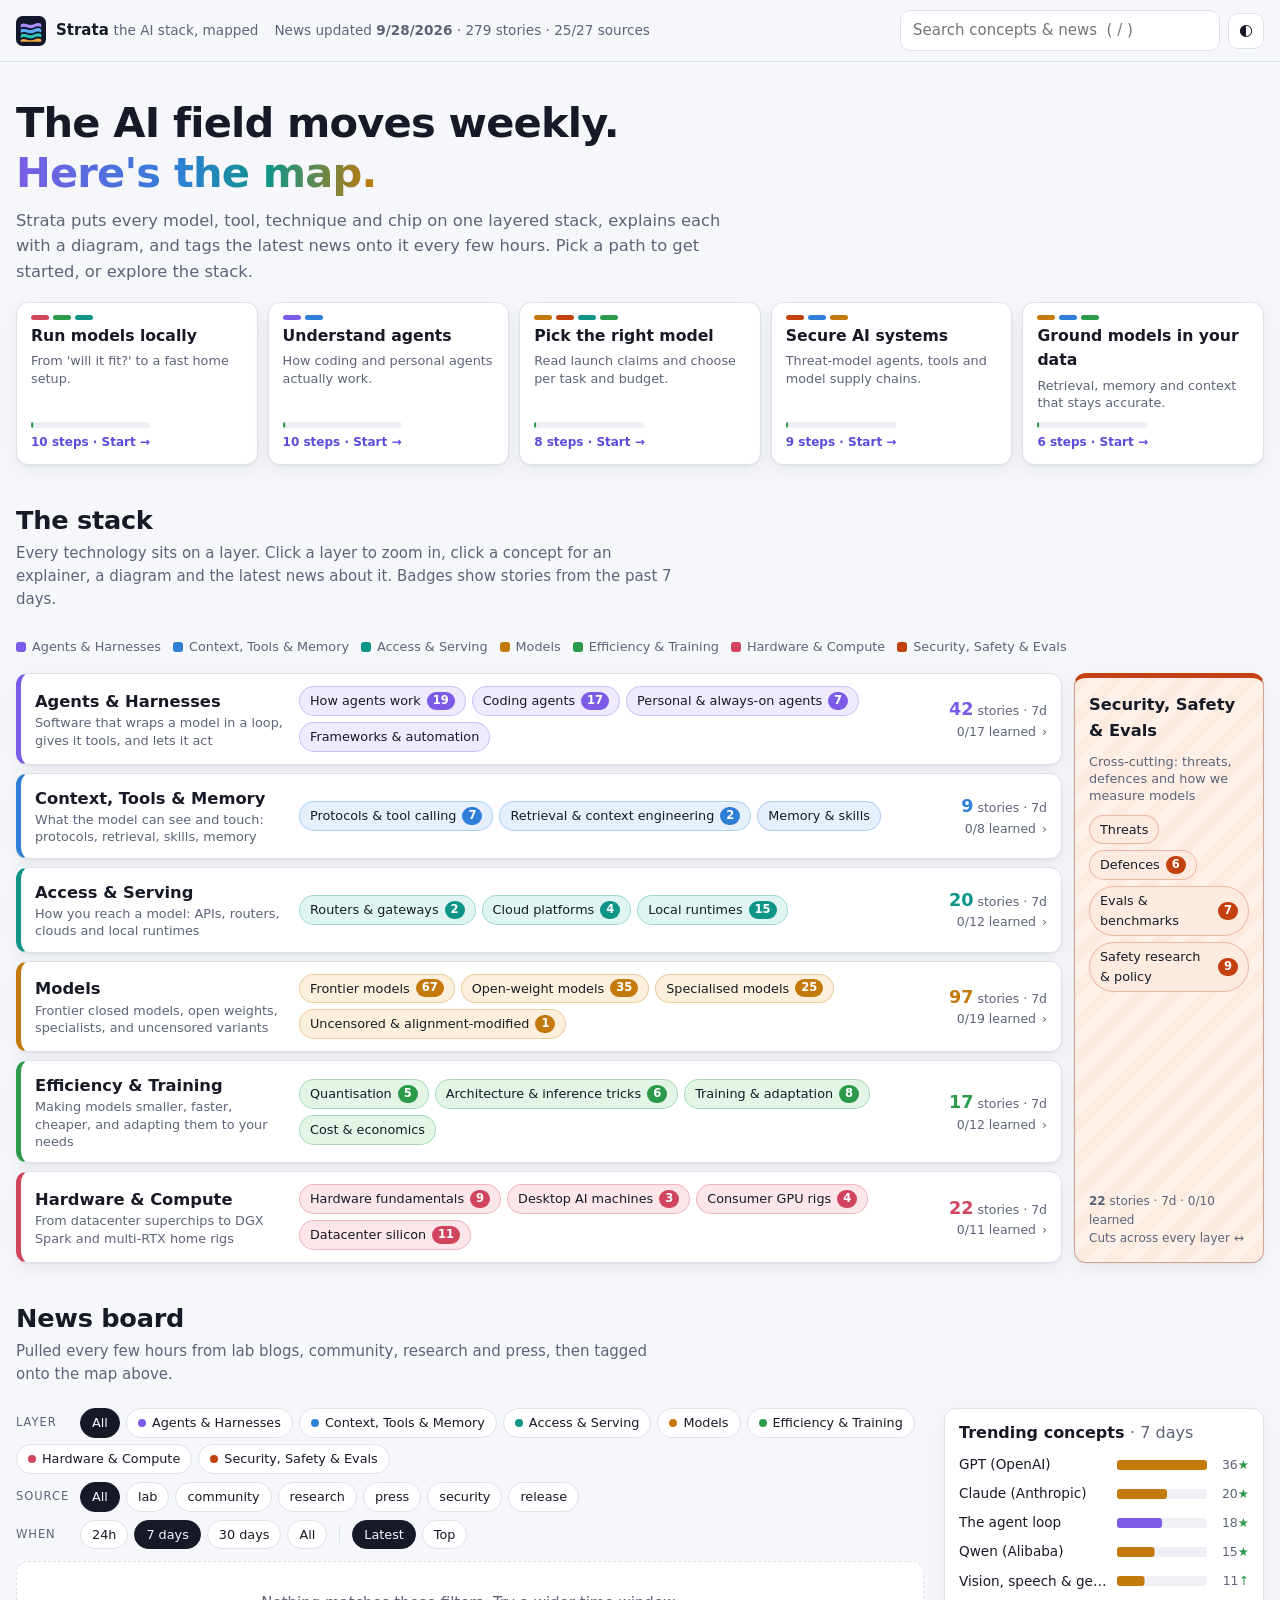
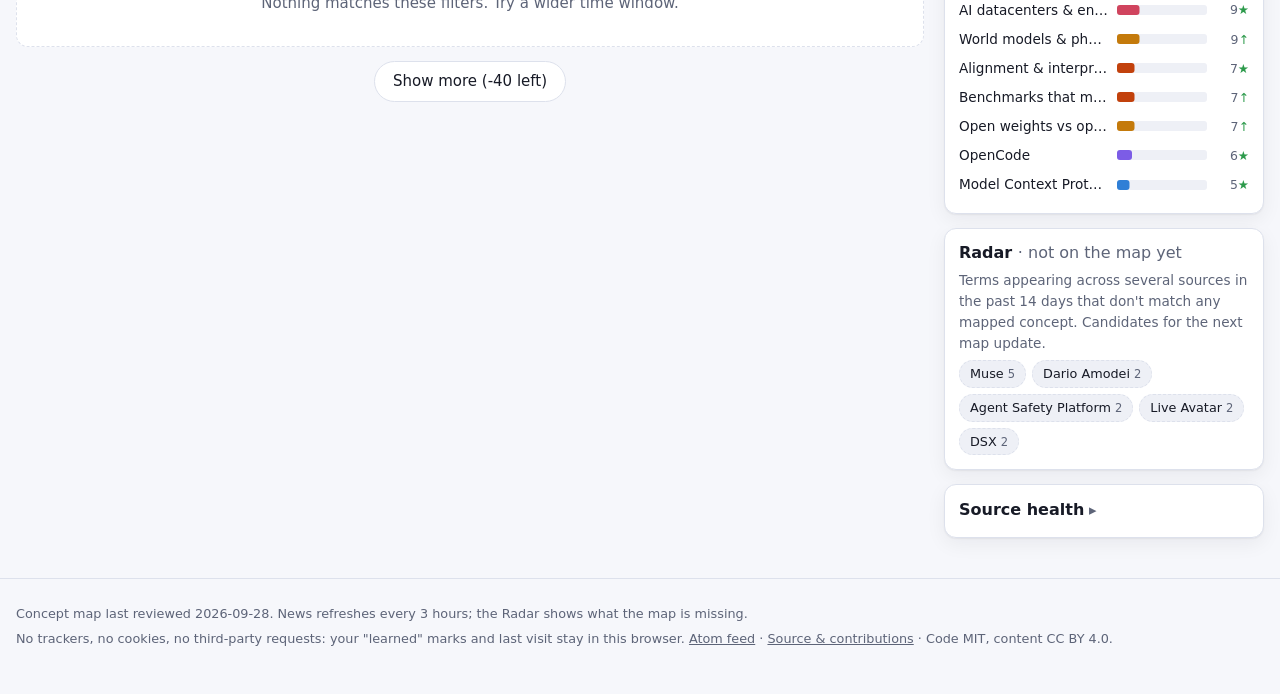
==== site/index.html @ 99ebc5ba "Strata: the AI stack, mapped and kept current A visual, self-updating map of the AI and LLM landscap" ====
<!doctype html>
<html lang="en">
<head>
  <meta charset="utf-8">
  <meta name="viewport" content="width=device-width, initial-scale=1">
  <meta http-equiv="Content-Security-Policy" content="default-src 'self'; script-src 'self'; style-src 'self'; img-src 'self' data:; connect-src 'self'; base-uri 'none'; form-action 'none'">
  <meta name="referrer" content="no-referrer">
  <title>Strata · the AI stack, mapped and kept current</title>
  <meta name="description" content="A visual, self-updating map of the AI and LLM landscape: every concept explained with a diagram, guided learning paths, and a live news board tagged onto the map.">
  <meta name="theme-color" content="#0d1020">
  <meta property="og:type" content="website">
  <meta property="og:title" content="Strata · the AI stack, mapped and kept current">
  <meta property="og:description" content="Every layer of the AI stack explained visually, with a news board that keeps it current.">
  <meta property="og:url" content="https://hmussana.github.io/Strata/">
  <meta property="og:image" content="https://hmussana.github.io/Strata/assets/social-card.png">
  <meta name="twitter:card" content="summary_large_image">
  <link rel="icon" href="assets/icon.svg" type="image/svg+xml">
  <link rel="apple-touch-icon" href="assets/icon-192.png">
  <link rel="alternate" type="application/atom+xml" title="Strata news feed" href="feed.xml">
  <link rel="stylesheet" href="assets/styles.css">
  <script type="module" src="assets/app.js"></script>
</head>
<body>
  <header class="topbar">
    <a class="brand" href="#" aria-label="Strata home">
      <img src="assets/icon.svg" alt="" width="30" height="30">
      <span><strong>Strata</strong> <span class="brand-sub">the AI stack, mapped</span></span>
    </a>
    <div class="status" id="status" aria-live="polite">Loading…</div>
    <div class="top-actions">
      <label class="search">
        <span class="visually-hidden">Search concepts and news</span>
        <input id="search" type="search" placeholder="Search concepts & news  ( / )" autocomplete="off">
      </label>
      <div class="search-results" id="search-results" hidden></div>
      <button class="icon-btn" id="theme-toggle" type="button" aria-label="Toggle colour theme" title="Toggle theme">◐</button>
    </div>
  </header>

  <main>
    <section class="section intro" aria-labelledby="intro-title">
      <h1 id="intro-title">The AI field moves weekly. <span class="grad">Here's the map.</span></h1>
      <p class="lede">Strata puts every model, tool, technique and chip on one layered stack, explains each with a diagram, and tags the latest news onto it every few hours. Pick a path to get started, or explore the stack.</p>
      <div class="paths" id="paths"></div>
    </section>

    <section class="section" id="map" aria-labelledby="map-title">
      <div class="section-head">
        <div>
          <h2 id="map-title">The stack</h2>
          <p class="lede">Every technology sits on a layer. Click a layer to zoom in, click a concept for an explainer, a diagram and the latest news about it. Badges show stories from the past 7 days.</p>
        </div>
        <div class="legend" id="legend"></div>
      </div>
      <div class="map-grid">
        <div class="bands" id="bands"></div>
        <div class="pillar-wrap" id="pillar"></div>
      </div>
    </section>

    <section class="section" id="news" aria-labelledby="news-title">
      <div class="section-head">
        <div>
          <h2 id="news-title">News board</h2>
          <p class="lede">Pulled every few hours from lab blogs, community, research and press, then tagged onto the map above.</p>
        </div>
      </div>
      <div class="news-layout">
        <div class="news-main">
          <div class="filters" id="filters"></div>
          <div class="active-filter" id="active-filter" hidden></div>
          <div class="news-list" id="news-list"></div>
          <button class="more-btn" id="more" type="button" hidden>Show more</button>
        </div>
        <aside class="news-side">
          <div class="card">
            <h3>Trending concepts <span class="muted">· 7 days</span></h3>
            <div id="trending"></div>
          </div>
          <div class="card">
            <h3>Radar <span class="muted">· not on the map yet</span></h3>
            <p class="small muted">Terms appearing across several sources in the past 14 days that don't match any mapped concept. Candidates for the next map update.</p>
            <div id="radar"></div>
          </div>
          <div class="card">
            <details>
              <summary><h3>Source health</h3></summary>
              <div id="sources"></div>
            </details>
          </div>
        </aside>
      </div>
    </section>
  </main>

  <footer class="footer">
    <p>Concept map last reviewed <span id="reviewed">–</span>. News refreshes every 3 hours; the Radar shows what the map is missing.</p>
    <p>No trackers, no cookies, no third-party requests: your "learned" marks and last visit stay in this browser.
      <a href="feed.xml">Atom feed</a> · <a href="https://github.com/hmussana/Strata">Source &amp; contributions</a> · Code MIT, content CC BY 4.0.</p>
  </footer>

  <div class="drawer-backdrop" id="backdrop" hidden></div>
  <aside class="drawer" id="drawer" aria-hidden="true" aria-labelledby="drawer-title" role="dialog">
    <button class="icon-btn drawer-close" id="drawer-close" type="button" aria-label="Close">✕</button>
    <div id="drawer-body"></div>
  </aside>
</body>
</html>
---- site/assets/styles.css ----
/* ---------- tokens ---------- */
:root {
  --bg: #f6f7fb;
  --surface: #ffffff;
  --surface-2: #eef0f6;
  --border: #dde1ec;
  --text: #171a26;
  --muted: #5d6478;
  --accent: #5b4cdb;
  --focus: #5b4cdb;
  --shadow: 0 1px 2px rgba(20, 24, 40, .06), 0 6px 20px rgba(20, 24, 40, .06);

  /* layer colours: strong (lines/text) + soft (fills) */
  --agents: #7c5ce6;     --agents-soft: #efeafd;
  --context: #2f7fd6;    --context-soft: #e5f0fc;
  --serving: #0f9488;    --serving-soft: #dff5f2;
  --models: #c47a0b;     --models-soft: #fcf0dc;
  --efficiency: #2c9a4b; --efficiency-soft: #e2f5e7;
  --hardware: #d0445e;   --hardware-soft: #fce6ea;
  --security: #c2410c;   --security-soft: #fdebe0;

  --dg-box: #ffffff;
  --dg-stroke: #b8bfd3;
  --dg-edge: #7a8299;
  --dg-bar: #7c5ce6;

  --radius: 12px;
  --font: ui-sans-serif, system-ui, -apple-system, "Segoe UI", Roboto, "Helvetica Neue", Arial, sans-serif;
  --mono: ui-monospace, "SF Mono", "JetBrains Mono", Menlo, Consolas, monospace;
  color-scheme: light;
}

@media (prefers-color-scheme: dark) {
  :root:not([data-theme="light"]) {
    --bg: #0d1020; --surface: #151a2d; --surface-2: #1c2238; --border: #2a3150;
    --text: #e7e9f3; --muted: #9aa2bd; --accent: #a594ff; --focus: #a594ff;
    --shadow: 0 1px 2px rgba(0, 0, 0, .3), 0 8px 24px rgba(0, 0, 0, .25);
    --agents: #a58cff;     --agents-soft: #262048;
    --context: #5eaaf5;    --context-soft: #172a45;
    --serving: #2cc4b4;    --serving-soft: #0f302e;
    --models: #f0a93b;     --models-soft: #3a2a10;
    --efficiency: #4fcf73; --efficiency-soft: #143220;
    --hardware: #f2718a;   --hardware-soft: #3f1923;
    --security: #fb8a4c;   --security-soft: #3d2012;
    --dg-box: #1c2238; --dg-stroke: #3a4366; --dg-edge: #8891ad; --dg-bar: #a58cff;
    color-scheme: dark;
  }
}
:root[data-theme="dark"] {
  --bg: #0d1020; --surface: #151a2d; --surface-2: #1c2238; --border: #2a3150;
  --text: #e7e9f3; --muted: #9aa2bd; --accent: #a594ff; --focus: #a594ff;
  --shadow: 0 1px 2px rgba(0, 0, 0, .3), 0 8px 24px rgba(0, 0, 0, .25);
  --agents: #a58cff;     --agents-soft: #262048;
  --context: #5eaaf5;    --context-soft: #172a45;
  --serving: #2cc4b4;    --serving-soft: #0f302e;
  --models: #f0a93b;     --models-soft: #3a2a10;
  --efficiency: #4fcf73; --efficiency-soft: #143220;
  --hardware: #f2718a;   --hardware-soft: #3f1923;
  --security: #fb8a4c;   --security-soft: #3d2012;
  --dg-box: #1c2238; --dg-stroke: #3a4366; --dg-edge: #8891ad; --dg-bar: #a58cff;
  color-scheme: dark;
}

/* per-layer colour binding */
.l-agents { --c: var(--agents); --c-soft: var(--agents-soft); }
.l-context { --c: var(--context); --c-soft: var(--context-soft); }
.l-serving { --c: var(--serving); --c-soft: var(--serving-soft); }
.l-models { --c: var(--models); --c-soft: var(--models-soft); }
.l-efficiency { --c: var(--efficiency); --c-soft: var(--efficiency-soft); }
.l-hardware { --c: var(--hardware); --c-soft: var(--hardware-soft); }
.l-security { --c: var(--security); --c-soft: var(--security-soft); }

/* ---------- base ---------- */
* { box-sizing: border-box; }
html { scroll-behavior: smooth; }
body {
  overflow-wrap: break-word;
  margin: 0; background: var(--bg); color: var(--text);
  font: 15px/1.55 var(--font); -webkit-font-smoothing: antialiased;
}
a { color: var(--accent); }
h1, h2, h3 { line-height: 1.2; margin: 0; }
h1 { font-size: clamp(1.5rem, 3vw, 2rem); letter-spacing: -.02em; }
h2 { font-size: clamp(1.3rem, 2.5vw, 1.6rem); letter-spacing: -.01em; }
h3 { font-size: 1rem; }
p { margin: .4em 0; }
button { font: inherit; color: inherit; }
:focus-visible { outline: 2px solid var(--focus); outline-offset: 2px; border-radius: 6px; }
.muted { color: var(--muted); font-weight: 400; }
.small { font-size: .85rem; }
.visually-hidden { position: absolute; width: 1px; height: 1px; overflow: hidden; clip: rect(0 0 0 0); white-space: nowrap; }

/* ---------- top bar ---------- */
.topbar {
  position: sticky; top: 0; z-index: 30;
  display: flex; align-items: center; gap: 16px; flex-wrap: wrap;
  padding: 10px max(16px, calc((100vw - 1320px) / 2));
  background: color-mix(in srgb, var(--bg) 85%, transparent);
  backdrop-filter: blur(10px); border-bottom: 1px solid var(--border);
}
.brand { display: flex; align-items: center; gap: 10px; color: var(--text); text-decoration: none; }
.brand-sub { color: var(--muted); font-size: .85rem; }
.status { color: var(--muted); font-size: .85rem; flex: 1; min-width: 180px; }
.status .pill-new { background: var(--accent); color: #fff; border-radius: 999px; padding: 1px 8px; font-weight: 600; font-size: .78rem; text-decoration: none; }
.top-actions { position: relative; display: flex; gap: 8px; align-items: center; }
.search input {
  width: min(320px, 60vw); padding: 8px 12px; border-radius: 10px;
  border: 1px solid var(--border); background: var(--surface); color: var(--text); font: inherit;
}
.search-results {
  position: absolute; top: calc(100% + 6px); right: 0; width: min(420px, calc(100vw - 32px));
  max-height: 60vh; overflow: auto; background: var(--surface); border: 1px solid var(--border);
  border-radius: var(--radius); box-shadow: var(--shadow); padding: 6px; z-index: 40;
}
.search-results button {
  display: block; width: 100%; text-align: left; background: none; border: 0; padding: 8px 10px;
  border-radius: 8px; cursor: pointer;
}
.search-results button:hover, .search-results button:focus-visible { background: var(--surface-2); }
.search-results .sr-kind { font-size: .75rem; color: var(--muted); }
.search-results .sr-head { font-size: .72rem; text-transform: uppercase; letter-spacing: .08em; color: var(--muted); padding: 6px 10px 2px; }
.icon-btn {
  border: 1px solid var(--border); background: var(--surface); border-radius: 10px;
  width: 36px; height: 36px; cursor: pointer; display: grid; place-items: center; font-size: 1rem;
}

/* ---------- sections ---------- */
main { padding: 0 16px; }
.section { max-width: 1320px; margin: 28px auto 40px; }
.section-head { display: flex; justify-content: space-between; align-items: flex-end; gap: 20px; flex-wrap: wrap; margin-bottom: 16px; }
.lede { color: var(--muted); max-width: 70ch; }
.legend { display: flex; gap: 12px; flex-wrap: wrap; font-size: .8rem; color: var(--muted); }
.legend span { display: inline-flex; align-items: center; gap: 6px; }
.legend i { width: 10px; height: 10px; border-radius: 3px; background: var(--c); display: inline-block; }

/* ---------- stack map ---------- */
.map-grid { display: grid; grid-template-columns: minmax(0, 1fr) 190px; gap: 12px; align-items: stretch; }
.bands { display: flex; flex-direction: column; gap: 8px; min-width: 0; }

.band {
  position: relative; background: var(--surface); border: 1px solid var(--border);
  border-left: 5px solid var(--c); border-radius: var(--radius); box-shadow: var(--shadow);
  transition: border-color .2s, transform .2s;
}
.band-head {
  display: grid; grid-template-columns: minmax(180px, 250px) minmax(0, 1fr) auto; gap: 14px;
  align-items: center; padding: 12px 14px; cursor: pointer; width: 100%;
  background: none; border: 0; text-align: left; border-radius: var(--radius);
}
.band-head:hover { background: color-mix(in srgb, var(--c-soft) 55%, transparent); }
.band.open .band-head { background: var(--c-soft); border-bottom-left-radius: 0; border-bottom-right-radius: 0; }
.band-title { font-weight: 700; font-size: 1.02rem; color: var(--text); background: none; border: 0; padding: 0; cursor: pointer; text-align: left; }
.filter-row .sep { width: 1px; height: 18px; background: var(--border); margin: 0 6px; }
.band-tag { color: var(--muted); font-size: .8rem; line-height: 1.35; }
.band-cats { display: flex; flex-wrap: wrap; gap: 6px; }
.chip {
  display: inline-flex; align-items: center; gap: 6px; padding: 4px 10px; border-radius: 999px;
  background: var(--c-soft); color: var(--text); border: 1px solid color-mix(in srgb, var(--c) 30%, transparent);
  font-size: .8rem; cursor: pointer; white-space: nowrap; text-decoration: none;
}
.chip:hover { border-color: var(--c); }
.chip .n { font-variant-numeric: tabular-nums; background: var(--c); color: var(--surface); border-radius: 999px; padding: 0 6px; font-size: .72rem; font-weight: 700; }
.band-meta { text-align: right; font-size: .78rem; color: var(--muted); white-space: nowrap; line-height: 1.5; }
.band-meta strong { color: var(--c); font-size: 1.1rem; font-variant-numeric: tabular-nums; }
.band-chevron { display: inline-block; transition: transform .2s; margin-left: 6px; }
.band.open .band-chevron { transform: rotate(90deg); }

.pillar-wrap { display: flex; }
.pillar {
  flex: 1; display: flex; flex-direction: column; gap: 10px; padding: 14px; cursor: pointer;
  background: repeating-linear-gradient(135deg, var(--c-soft) 0 12px, color-mix(in srgb, var(--c-soft) 70%, var(--surface)) 12px 24px);
  border: 1px solid color-mix(in srgb, var(--c) 40%, var(--border)); border-top: 5px solid var(--c);
  border-radius: var(--radius); text-align: left; box-shadow: var(--shadow);
}
.pillar:hover, .pillar.open { border-color: var(--c); }
.pillar .band-cats { flex-direction: column; align-items: flex-start; }
.pillar { min-width: 0; }
.pillar .chip { white-space: normal; text-align: left; }
.pillar-note { font-size: .75rem; color: var(--muted); margin-top: auto; }

/* zoomed layer panel */
.zoom { padding: 16px 18px 20px; border-top: 1px solid var(--border); animation: zoomIn .25s ease; }
.zoom-panel { background: var(--surface); border: 1px solid var(--border); border-left: 5px solid var(--c); border-radius: var(--radius); box-shadow: var(--shadow); }
@keyframes zoomIn { from { opacity: 0; transform: scale(.985); } to { opacity: 1; transform: none; } }
.zoom-intro > * { min-width: 0; }
.zoom-intro { display: grid; grid-template-columns: minmax(0, 1fr) minmax(0, 1.2fr); gap: 24px; align-items: start; }
.zoom-intro p { color: var(--text); }
.cats { display: grid; grid-template-columns: repeat(auto-fill, minmax(260px, 1fr)); gap: 12px; margin-top: 18px; }
.cat { background: var(--surface-2); border-radius: 10px; padding: 12px; border: 1px solid transparent; }
.cat.flash { border-color: var(--c); animation: flash 1.2s ease; }
@keyframes flash { 0% { box-shadow: 0 0 0 0 var(--c); } 100% { box-shadow: 0 0 0 10px transparent; } }
.cat h4 { margin: 0 0 2px; font-size: .95rem; }
.cat > p { font-size: .8rem; color: var(--muted); margin: 0 0 8px; }
.item-btn {
  display: flex; flex-direction: column; gap: 2px; width: 100%; text-align: left;
  background: var(--surface); border: 1px solid var(--border); border-radius: 8px; padding: 8px 10px;
  margin-top: 6px; cursor: pointer;
}
.item-btn:hover { border-color: var(--c); }
.item-btn .nm { font-weight: 600; font-size: .9rem; }
.item-btn .sm { font-size: .78rem; color: var(--muted); line-height: 1.4; }
.item-btn .heat { font-size: .7rem; background: var(--c); color: var(--surface); border-radius: 999px; padding: 0 6px; vertical-align: 1px; }
.item-btn.learned .nm::after { content: " ✓"; color: var(--efficiency); }
.kind { font-size: .62rem; margin-right: 4px; text-transform: uppercase; letter-spacing: .06em; color: var(--muted); border: 1px solid var(--border); border-radius: 4px; padding: 0 4px; }
.heat { font-variant-numeric: tabular-nums; font-weight: 700; }
.cat-diagram-btn { background: none; border: 0; color: var(--accent); cursor: pointer; font-size: .78rem; padding: 0; }

/* ---------- diagrams ---------- */
.diagram { margin: 12px 0; }
.dg-scroll { overflow-x: auto; background: var(--surface-2); border-radius: 10px; padding: 12px; }
.dg-svg { display: block; width: 100%; min-width: 520px; height: auto; font-family: var(--font); }
.diagram figcaption { font-size: .78rem; color: var(--muted); margin-top: 6px; }
.dg-box { fill: var(--dg-box); stroke: var(--dg-stroke); stroke-width: 1.2; }
.dg-label { fill: var(--text); font-weight: 650; }
.dg-sub { fill: var(--muted); }
.dg-edge { stroke: var(--dg-edge); stroke-width: 1.6; fill: none; }
.dg-return { stroke-dasharray: 5 4; }
.dg-spoke { stroke-dasharray: 3 4; }
.dg-lifeline { stroke: var(--dg-stroke); stroke-dasharray: 4 5; }
.dg-arrowhead { fill: var(--dg-edge); }
.dg-hl .dg-box, .dg-end .dg-box { fill: var(--c-soft, var(--surface-2)); stroke: var(--c, var(--accent)); stroke-width: 1.6; }
.dg-dim .dg-box { opacity: .55; }
.dg-dim text { opacity: .7; }
.dg-bar { fill: var(--c, var(--dg-bar)); opacity: .85; }
.dg-divider { stroke: var(--dg-stroke); }
.dg-bullet { fill: var(--c, var(--accent)); }
.dg-col0 .dg-box, .dg-col1 .dg-box, .dg-col2 .dg-box { fill: var(--dg-box); }
.dg-col0 .dg-label { fill: var(--c, var(--accent)); }

/* ---------- drawer ---------- */
.drawer-backdrop { position: fixed; inset: 0; background: rgba(8, 10, 20, .45); z-index: 50; }
.drawer {
  position: fixed; top: 0; right: 0; bottom: 0; z-index: 60; width: min(640px, 100vw);
  background: var(--surface); border-left: 1px solid var(--border); box-shadow: var(--shadow);
  display: none; overflow-y: auto; padding: 22px 22px 40px;
}
.drawer.open { display: block; animation: slideIn .25s ease; }
@keyframes slideIn { from { transform: translateX(100%); } to { transform: none; } }
.drawer-close { position: sticky; top: 0; float: right; z-index: 2; }
.crumbs { font-size: .78rem; color: var(--muted); margin-bottom: 6px; }
.crumbs button { background: none; border: 0; padding: 0; color: var(--c); cursor: pointer; font-size: inherit; }
.drawer h2 { margin-bottom: 6px; padding-right: 44px; }
.badges { display: flex; gap: 6px; flex-wrap: wrap; margin: 6px 0 10px; }
.badge { font-size: .72rem; border-radius: 999px; padding: 2px 9px; background: var(--c-soft); color: var(--text); border: 1px solid color-mix(in srgb, var(--c) 35%, transparent); }
.summary-lg { font-size: 1.05rem; font-weight: 500; }
.why { background: var(--c-soft); border-left: 3px solid var(--c); padding: 10px 14px; border-radius: 0 10px 10px 0; margin: 14px 0; }
.why strong { display: block; font-size: .72rem; text-transform: uppercase; letter-spacing: .08em; color: var(--c); }
.drawer h3 { margin: 20px 0 8px; font-size: .8rem; text-transform: uppercase; letter-spacing: .08em; color: var(--muted); }
.related { display: flex; gap: 6px; flex-wrap: wrap; }
.links a { margin-right: 14px; }
.learn-toggle { margin-top: 10px; border: 1px solid var(--border); background: var(--surface-2); border-radius: 999px; padding: 6px 14px; cursor: pointer; }
.learn-toggle[aria-pressed="true"] { background: var(--efficiency-soft); border-color: var(--efficiency); }
.mini-news { list-style: none; padding: 0; margin: 0; }
.mini-news li { padding: 8px 0; border-bottom: 1px solid var(--border); }
.mini-news a { color: var(--text); text-decoration: none; font-weight: 550; }
.mini-news a:hover { color: var(--accent); }
.mini-news .meta { font-size: .75rem; color: var(--muted); }

/* ---------- news ---------- */
.news-layout { display: grid; grid-template-columns: minmax(0, 1fr) 320px; gap: 20px; align-items: start; }
.filters { display: flex; flex-direction: column; gap: 8px; margin-bottom: 12px; }
.filter-row { display: flex; flex-wrap: wrap; gap: 6px; align-items: center; }
.filter-row .lbl { font-size: .72rem; text-transform: uppercase; letter-spacing: .08em; color: var(--muted); width: 58px; }
.fbtn {
  border: 1px solid var(--border); background: var(--surface); border-radius: 999px; padding: 4px 11px;
  font-size: .8rem; cursor: pointer; display: inline-flex; gap: 6px; align-items: center;
}
.fbtn[aria-pressed="true"] { background: var(--text); color: var(--bg); border-color: var(--text); }
.fbtn i { width: 8px; height: 8px; border-radius: 50%; background: var(--c); display: inline-block; }
.active-filter { font-size: .85rem; margin-bottom: 10px; }
.active-filter button { margin-left: 8px; }
.news-list { display: flex; flex-direction: column; gap: 10px; }
.news-card {
  background: var(--surface); border: 1px solid var(--border); border-radius: var(--radius);
  padding: 12px 14px; box-shadow: var(--shadow); position: relative;
}
.news-card.is-new { border-left: 3px solid var(--accent); }
.news-card .meta { font-size: .76rem; color: var(--muted); display: flex; gap: 8px; flex-wrap: wrap; align-items: center; }
.news-card h3 { font-size: 1rem; margin: 4px 0; }
.news-card h3 a { color: var(--text); text-decoration: none; }
.news-card h3 a:hover { color: var(--accent); text-decoration: underline; }
.news-card p, .news-card h3 { overflow-wrap: anywhere; }
.news-card p { font-size: .87rem; color: var(--muted); margin: 2px 0 8px; }
.news-card .tags { display: flex; gap: 6px; flex-wrap: wrap; }
.news-card .tags .chip { font-size: .74rem; padding: 2px 8px; }
.src-type { font-size: .66rem; text-transform: uppercase; letter-spacing: .08em; padding: 1px 6px; border-radius: 4px; background: var(--surface-2); color: var(--muted); }
.new-dot { font-size: .66rem; font-weight: 700; color: var(--accent); text-transform: uppercase; letter-spacing: .08em; }
.more-btn { margin: 14px auto; display: block; border: 1px solid var(--border); background: var(--surface); padding: 8px 18px; border-radius: 999px; cursor: pointer; }
.empty { padding: 30px; text-align: center; color: var(--muted); background: var(--surface); border: 1px dashed var(--border); border-radius: var(--radius); }
.empty code { font-family: var(--mono); font-size: .85em; background: var(--surface-2); padding: 1px 5px; border-radius: 4px; }

.news-side { display: flex; flex-direction: column; gap: 14px; position: sticky; top: 74px; }
.card { background: var(--surface); border: 1px solid var(--border); border-radius: var(--radius); padding: 14px; box-shadow: var(--shadow); }
.card h3 { margin-bottom: 8px; }
.card summary { cursor: pointer; list-style: none; }
.card summary h3 { display: inline; }
.card summary::after { content: " ▸"; color: var(--muted); }
.card details[open] summary::after { content: " ▾"; }
.trend-row { display: grid; grid-template-columns: minmax(0, 1fr) 90px 34px; gap: 8px; align-items: center; padding: 4px 0; background: none; border: 0; width: 100%; text-align: left; cursor: pointer; font-size: .85rem; }
.trend-row:hover .tn { color: var(--accent); }
.trend-row .tn { overflow: hidden; text-overflow: ellipsis; white-space: nowrap; }
.trend-row svg { width: 90px; height: 10px; display: block; }
.trend-row svg rect.bg { fill: var(--surface-2); }
.trend-row svg rect.fg { fill: var(--c); }
.trend-row .tv { font-variant-numeric: tabular-nums; text-align: right; font-size: .78rem; color: var(--muted); }
.up { color: var(--efficiency); }
.down { color: var(--hardware); }
.radar-list { display: flex; flex-wrap: wrap; gap: 6px; }
.radar-list button { border: 1px dashed var(--border); background: var(--surface-2); border-radius: 999px; padding: 3px 10px; font-size: .8rem; cursor: pointer; }
.radar-list button:hover { border-color: var(--accent); }
.radar-list .n { color: var(--muted); font-size: .72rem; margin-left: 4px; }
.src-row { display: flex; justify-content: space-between; gap: 8px; font-size: .8rem; padding: 3px 0; border-bottom: 1px solid var(--border); }
.src-row .ok { color: var(--efficiency); }
.src-row .err { color: var(--hardware); }

.footer { max-width: 1320px; margin: 0 auto; padding: 20px 16px 40px; color: var(--muted); font-size: .8rem; border-top: 1px solid var(--border); }

/* ---------- responsive ---------- */
@media (max-width: 1000px) {
  .news-layout { grid-template-columns: minmax(0, 1fr); }
  .news-side { position: static; }
  .zoom-intro { grid-template-columns: minmax(0, 1fr); }
}
@media (max-width: 760px) {
  .map-grid { grid-template-columns: 1fr; }
  .pillar .band-cats { flex-direction: row; flex-wrap: wrap; }
  .band-head { grid-template-columns: 1fr auto; }
  .band-head .band-cats { grid-column: 1 / -1; grid-row: 2; }
  .brand-sub { display: none; }
  .status { order: 3; flex-basis: 100%; }
  .top-actions { flex: 1; justify-content: flex-end; }
  .search input { width: 100%; }
  .search { flex: 1; }
  .drawer { padding: 16px 16px 40px; }
}
@media (prefers-reduced-motion: reduce) {
  *, *::before, *::after { animation: none !important; transition: none !important; scroll-behavior: auto !important; }
}

/* ---------- intro & learning paths ---------- */
.intro { margin-top: 36px; }
.intro h1 { font-size: clamp(1.7rem, 4vw, 2.6rem); max-width: 22ch; }
.intro .grad {
  background: linear-gradient(90deg, var(--agents), var(--context) 45%, var(--serving) 70%, var(--models));
  -webkit-background-clip: text; background-clip: text; color: transparent;
}
.intro .lede { font-size: 1.02rem; margin: 10px 0 18px; }
.paths { display: grid; grid-template-columns: repeat(auto-fill, minmax(210px, 1fr)); gap: 10px; }
.path-card {
  display: flex; flex-direction: column; gap: 4px; text-align: left; cursor: pointer;
  background: var(--surface); border: 1px solid var(--border); border-radius: var(--radius);
  padding: 12px 14px; box-shadow: var(--shadow); transition: border-color .15s, transform .15s;
}
.path-card:hover { border-color: var(--accent); transform: translateY(-1px); }
.path-card strong { font-size: .98rem; }
.path-blurb { font-size: .8rem; color: var(--muted); line-height: 1.4; flex: 1; }
.path-dots { display: flex; gap: 4px; }
.path-dots i { width: 18px; height: 5px; border-radius: 3px; background: var(--c); }
.path-foot { display: flex; flex-direction: column; gap: 5px; font-size: .75rem; color: var(--accent); font-weight: 600; margin-top: 6px; }
.path-foot svg { width: 100%; height: 6px; display: block; }
.path-foot rect.bg { fill: var(--surface-2); }
.path-foot rect.fg { fill: var(--efficiency); }
.path-nav {
  display: flex; justify-content: space-between; align-items: center; gap: 10px; flex-wrap: wrap;
  font-size: .8rem; color: var(--muted); background: var(--surface-2); border-radius: 10px;
  padding: 8px 12px; margin: 0 44px 12px 0;
}
.path-nav-bottom { margin: 22px 0 0; }
.path-steps { display: flex; gap: 3px; }
.path-steps i { width: 14px; height: 5px; border-radius: 3px; background: var(--border); }
.path-steps i.done { background: var(--efficiency); }
.path-steps i.cur { background: var(--c, var(--accent)); outline: 1px solid var(--text); }
.footer a { color: var(--muted); }
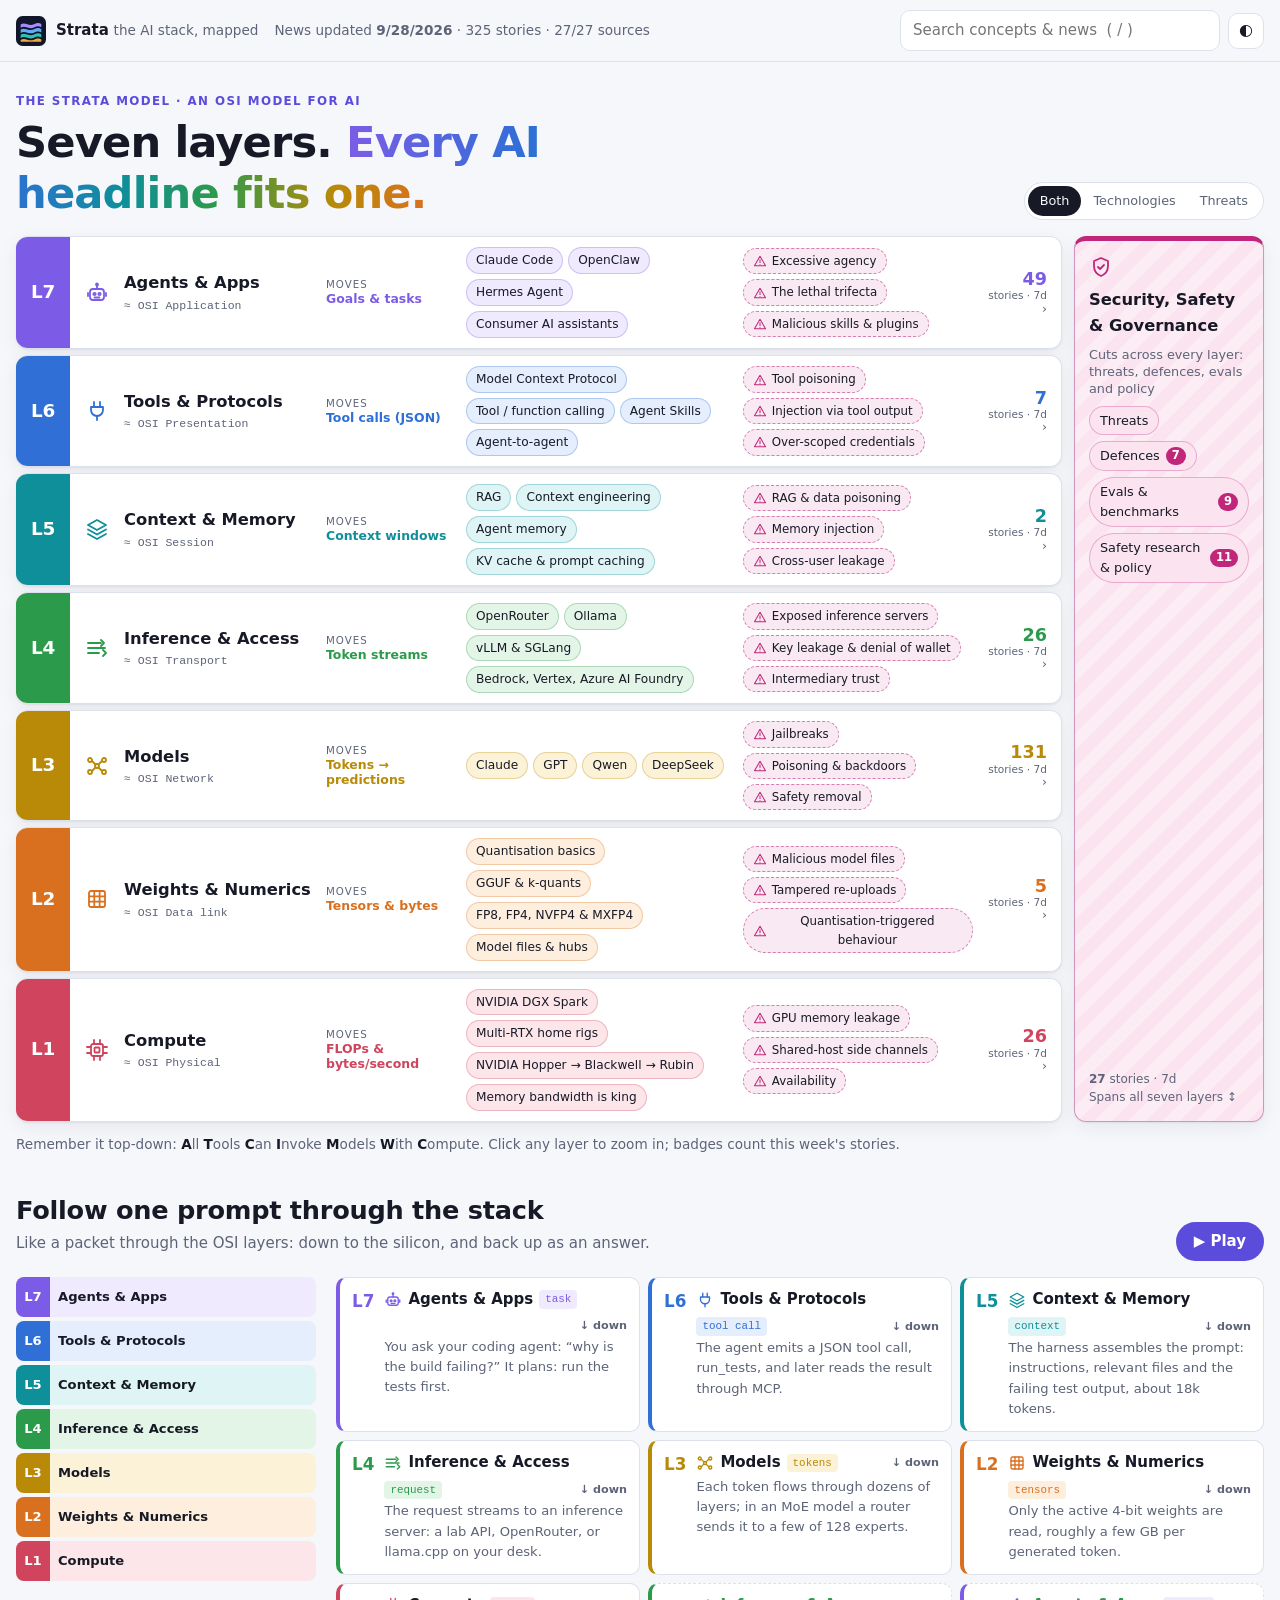
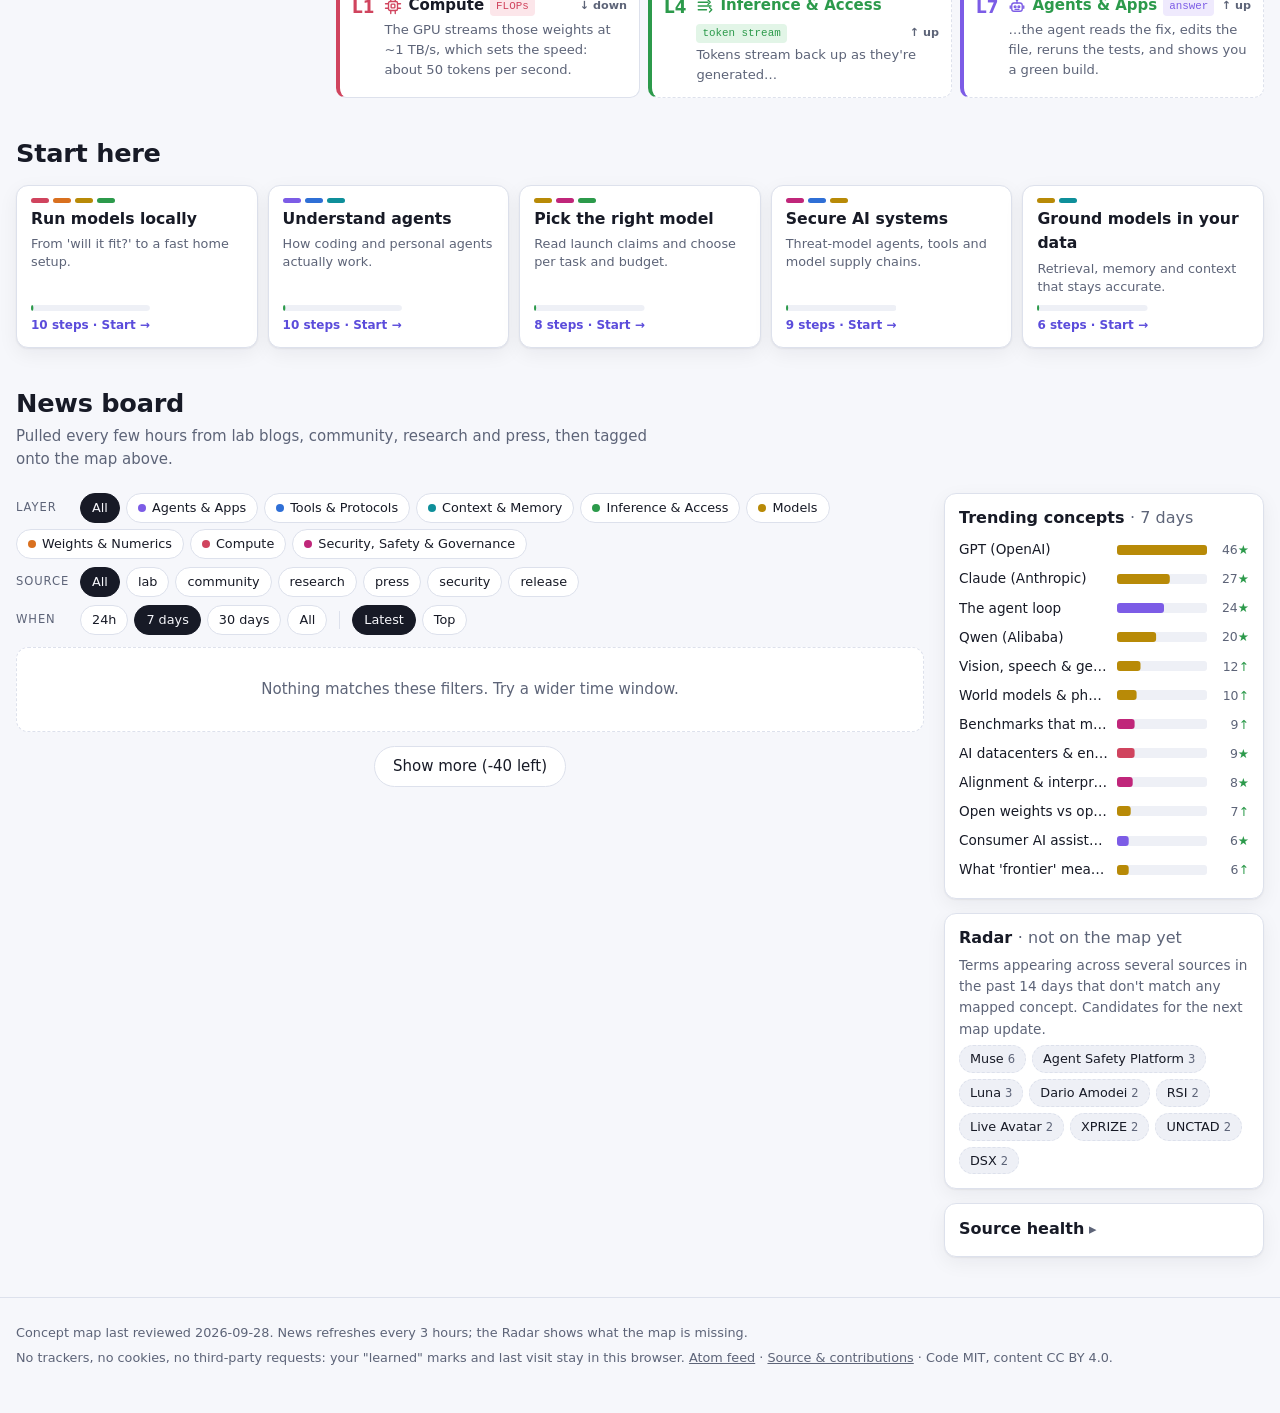
==== commit 69ed5a33: "Introduce the Strata Model: an OSI model for AI - Restructure the map into seven layers (Compute, We" ====
--- a/site/index.html
+++ b/site/index.html
@@ -10,7 +10,7 @@
   <meta name="theme-color" content="#0d1020">
   <meta property="og:type" content="website">
   <meta property="og:title" content="Strata · the AI stack, mapped and kept current">
-  <meta property="og:description" content="Every layer of the AI stack explained visually, with a news board that keeps it current.">
+  <meta property="og:description" content="The Strata Model: an OSI model for AI. Seven layers, explained visually, with threats per layer and news that keeps it current.">
   <meta property="og:url" content="https://hmussana.github.io/Strata/">
   <meta property="og:image" content="https://hmussana.github.io/Strata/assets/social-card.png">
   <meta name="twitter:card" content="summary_large_image">
@@ -38,24 +38,42 @@
   </header>
 
   <main>
-    <section class="section intro" aria-labelledby="intro-title">
-      <h1 id="intro-title">The AI field moves weekly. <span class="grad">Here's the map.</span></h1>
-      <p class="lede">Strata puts every model, tool, technique and chip on one layered stack, explains each with a diagram, and tags the latest news onto it every few hours. Pick a path to get started, or explore the stack.</p>
-      <div class="paths" id="paths"></div>
-    </section>
-
-    <section class="section" id="map" aria-labelledby="map-title">
-      <div class="section-head">
+    <section class="section hero" id="map" aria-labelledby="map-title">
+      <div class="hero-head">
         <div>
-          <h2 id="map-title">The stack</h2>
-          <p class="lede">Every technology sits on a layer. Click a layer to zoom in, click a concept for an explainer, a diagram and the latest news about it. Badges show stories from the past 7 days.</p>
+          <p class="eyebrow">The Strata Model · an OSI model for AI</p>
+          <h1 id="map-title">Seven layers. <span class="grad">Every AI headline fits one.</span></h1>
         </div>
-        <div class="legend" id="legend"></div>
+        <div class="view-toggle" role="group" aria-label="What to show on each layer">
+          <button type="button" data-view="both" aria-pressed="true">Both</button>
+          <button type="button" data-view="tech" aria-pressed="false">Technologies</button>
+          <button type="button" data-view="threats" aria-pressed="false">Threats</button>
+        </div>
       </div>
-      <div class="map-grid">
+      <div class="map-grid tower" id="tower" data-view="both">
         <div class="bands" id="bands"></div>
         <div class="pillar-wrap" id="pillar"></div>
       </div>
+      <p class="mnemonic">Remember it top-down: <strong>A</strong>ll <strong>T</strong>ools <strong>C</strong>an <strong>I</strong>nvoke <strong>M</strong>odels <strong>W</strong>ith <strong>C</strong>ompute. Click any layer to zoom in; badges count this week's stories.</p>
+    </section>
+
+    <section class="section" id="journey" aria-labelledby="journey-title">
+      <div class="section-head">
+        <div>
+          <h2 id="journey-title">Follow one prompt through the stack</h2>
+          <p class="lede">Like a packet through the OSI layers: down to the silicon, and back up as an answer.</p>
+        </div>
+        <button class="play-btn" id="journey-play" type="button">▶ Play</button>
+      </div>
+      <div class="journey-wrap">
+        <div class="mini-tower" id="mini-tower" aria-hidden="true"></div>
+        <ol class="journey" id="journey-steps"></ol>
+      </div>
+    </section>
+
+    <section class="section" id="start" aria-labelledby="paths-title">
+      <div class="section-head"><h2 id="paths-title">Start here</h2></div>
+      <div class="paths" id="paths"></div>
     </section>
 
     <section class="section" id="news" aria-labelledby="news-title">
--- a/site/assets/styles.css
+++ b/site/assets/styles.css
@@ -12,12 +12,15 @@
 
   /* layer colours: strong (lines/text) + soft (fills) */
   --agents: #7c5ce6;     --agents-soft: #efeafd;
-  --context: #2f7fd6;    --context-soft: #e5f0fc;
-  --serving: #0f9488;    --serving-soft: #dff5f2;
-  --models: #c47a0b;     --models-soft: #fcf0dc;
-  --efficiency: #2c9a4b; --efficiency-soft: #e2f5e7;
-  --hardware: #d0445e;   --hardware-soft: #fce6ea;
-  --security: #c2410c;   --security-soft: #fdebe0;
+  --tools: #2f6fd6;      --tools-soft: #e4eefc;
+  --context: #0e8f9a;    --context-soft: #dff4f5;
+  --inference: #2c9a4b;  --inference-soft: #e2f5e7;
+  --models: #b88a07;     --models-soft: #fbf2d8;
+  --weights: #d9701f;    --weights-soft: #fdeede;
+  --compute: #d0445e;    --compute-soft: #fce6ea;
+  --security: #c0267a;   --security-soft: #fbe4f0;
+  --ok: #2c9a4b;         --ok-soft: #e2f5e7;
+  --bad: #d0445e;
 
   --dg-box: #ffffff;
   --dg-stroke: #b8bfd3;
@@ -36,12 +39,15 @@
     --text: #e7e9f3; --muted: #9aa2bd; --accent: #a594ff; --focus: #a594ff;
     --shadow: 0 1px 2px rgba(0, 0, 0, .3), 0 8px 24px rgba(0, 0, 0, .25);
     --agents: #a58cff;     --agents-soft: #262048;
-    --context: #5eaaf5;    --context-soft: #172a45;
-    --serving: #2cc4b4;    --serving-soft: #0f302e;
-    --models: #f0a93b;     --models-soft: #3a2a10;
-    --efficiency: #4fcf73; --efficiency-soft: #143220;
-    --hardware: #f2718a;   --hardware-soft: #3f1923;
-    --security: #fb8a4c;   --security-soft: #3d2012;
+    --tools: #6aa6ff;      --tools-soft: #16284a;
+    --context: #3cc7d2;    --context-soft: #0e2e33;
+    --inference: #4fcf73;  --inference-soft: #143220;
+    --models: #f0c03b;     --models-soft: #372c0c;
+    --weights: #ff9a4d;    --weights-soft: #3b2412;
+    --compute: #f2718a;    --compute-soft: #3f1923;
+    --security: #f06bb4;   --security-soft: #3d1530;
+    --ok: #4fcf73;         --ok-soft: #143220;
+    --bad: #f2718a;
     --dg-box: #1c2238; --dg-stroke: #3a4366; --dg-edge: #8891ad; --dg-bar: #a58cff;
     color-scheme: dark;
   }
@@ -51,23 +57,27 @@
   --text: #e7e9f3; --muted: #9aa2bd; --accent: #a594ff; --focus: #a594ff;
   --shadow: 0 1px 2px rgba(0, 0, 0, .3), 0 8px 24px rgba(0, 0, 0, .25);
   --agents: #a58cff;     --agents-soft: #262048;
-  --context: #5eaaf5;    --context-soft: #172a45;
-  --serving: #2cc4b4;    --serving-soft: #0f302e;
-  --models: #f0a93b;     --models-soft: #3a2a10;
-  --efficiency: #4fcf73; --efficiency-soft: #143220;
-  --hardware: #f2718a;   --hardware-soft: #3f1923;
-  --security: #fb8a4c;   --security-soft: #3d2012;
+  --tools: #6aa6ff;      --tools-soft: #16284a;
+  --context: #3cc7d2;    --context-soft: #0e2e33;
+  --inference: #4fcf73;  --inference-soft: #143220;
+  --models: #f0c03b;     --models-soft: #372c0c;
+  --weights: #ff9a4d;    --weights-soft: #3b2412;
+  --compute: #f2718a;    --compute-soft: #3f1923;
+  --security: #f06bb4;   --security-soft: #3d1530;
+  --ok: #4fcf73;         --ok-soft: #143220;
+  --bad: #f2718a;
   --dg-box: #1c2238; --dg-stroke: #3a4366; --dg-edge: #8891ad; --dg-bar: #a58cff;
   color-scheme: dark;
 }
 
 /* per-layer colour binding */
 .l-agents { --c: var(--agents); --c-soft: var(--agents-soft); }
+.l-tools { --c: var(--tools); --c-soft: var(--tools-soft); }
 .l-context { --c: var(--context); --c-soft: var(--context-soft); }
-.l-serving { --c: var(--serving); --c-soft: var(--serving-soft); }
+.l-inference { --c: var(--inference); --c-soft: var(--inference-soft); }
 .l-models { --c: var(--models); --c-soft: var(--models-soft); }
-.l-efficiency { --c: var(--efficiency); --c-soft: var(--efficiency-soft); }
-.l-hardware { --c: var(--hardware); --c-soft: var(--hardware-soft); }
+.l-weights { --c: var(--weights); --c-soft: var(--weights-soft); }
+.l-compute { --c: var(--compute); --c-soft: var(--compute-soft); }
 .l-security { --c: var(--security); --c-soft: var(--security-soft); }
 
 /* ---------- base ---------- */
@@ -200,7 +210,7 @@
 .item-btn .nm { font-weight: 600; font-size: .9rem; }
 .item-btn .sm { font-size: .78rem; color: var(--muted); line-height: 1.4; }
 .item-btn .heat { font-size: .7rem; background: var(--c); color: var(--surface); border-radius: 999px; padding: 0 6px; vertical-align: 1px; }
-.item-btn.learned .nm::after { content: " ✓"; color: var(--efficiency); }
+.item-btn.learned .nm::after { content: " ✓"; color: var(--ok); }
 .kind { font-size: .62rem; margin-right: 4px; text-transform: uppercase; letter-spacing: .06em; color: var(--muted); border: 1px solid var(--border); border-radius: 4px; padding: 0 4px; }
 .heat { font-variant-numeric: tabular-nums; font-weight: 700; }
 .cat-diagram-btn { background: none; border: 0; color: var(--accent); cursor: pointer; font-size: .78rem; padding: 0; }
@@ -249,7 +259,7 @@
 .related { display: flex; gap: 6px; flex-wrap: wrap; }
 .links a { margin-right: 14px; }
 .learn-toggle { margin-top: 10px; border: 1px solid var(--border); background: var(--surface-2); border-radius: 999px; padding: 6px 14px; cursor: pointer; }
-.learn-toggle[aria-pressed="true"] { background: var(--efficiency-soft); border-color: var(--efficiency); }
+.learn-toggle[aria-pressed="true"] { background: var(--ok-soft); border-color: var(--ok); }
 .mini-news { list-style: none; padding: 0; margin: 0; }
 .mini-news li { padding: 8px 0; border-bottom: 1px solid var(--border); }
 .mini-news a { color: var(--text); text-decoration: none; font-weight: 550; }
@@ -303,15 +313,15 @@
 .trend-row svg rect.bg { fill: var(--surface-2); }
 .trend-row svg rect.fg { fill: var(--c); }
 .trend-row .tv { font-variant-numeric: tabular-nums; text-align: right; font-size: .78rem; color: var(--muted); }
-.up { color: var(--efficiency); }
-.down { color: var(--hardware); }
+.up { color: var(--ok); }
+.down { color: var(--bad); }
 .radar-list { display: flex; flex-wrap: wrap; gap: 6px; }
 .radar-list button { border: 1px dashed var(--border); background: var(--surface-2); border-radius: 999px; padding: 3px 10px; font-size: .8rem; cursor: pointer; }
 .radar-list button:hover { border-color: var(--accent); }
 .radar-list .n { color: var(--muted); font-size: .72rem; margin-left: 4px; }
 .src-row { display: flex; justify-content: space-between; gap: 8px; font-size: .8rem; padding: 3px 0; border-bottom: 1px solid var(--border); }
-.src-row .ok { color: var(--efficiency); }
-.src-row .err { color: var(--hardware); }
+.src-row .ok { color: var(--ok); }
+.src-row .err { color: var(--bad); }
 
 .footer { max-width: 1320px; margin: 0 auto; padding: 20px 16px 40px; color: var(--muted); font-size: .8rem; border-top: 1px solid var(--border); }
 
@@ -341,7 +351,7 @@
 .intro { margin-top: 36px; }
 .intro h1 { font-size: clamp(1.7rem, 4vw, 2.6rem); max-width: 22ch; }
 .intro .grad {
-  background: linear-gradient(90deg, var(--agents), var(--context) 45%, var(--serving) 70%, var(--models));
+  background: linear-gradient(90deg, var(--agents), var(--tools) 30%, var(--context) 50%, var(--inference) 65%, var(--models) 85%, var(--weights));
   -webkit-background-clip: text; background-clip: text; color: transparent;
 }
 .intro .lede { font-size: 1.02rem; margin: 10px 0 18px; }
@@ -359,7 +369,7 @@
 .path-foot { display: flex; flex-direction: column; gap: 5px; font-size: .75rem; color: var(--accent); font-weight: 600; margin-top: 6px; }
 .path-foot svg { width: 100%; height: 6px; display: block; }
 .path-foot rect.bg { fill: var(--surface-2); }
-.path-foot rect.fg { fill: var(--efficiency); }
+.path-foot rect.fg { fill: var(--ok); }
 .path-nav {
   display: flex; justify-content: space-between; align-items: center; gap: 10px; flex-wrap: wrap;
   font-size: .8rem; color: var(--muted); background: var(--surface-2); border-radius: 10px;
@@ -368,6 +378,126 @@
 .path-nav-bottom { margin: 22px 0 0; }
 .path-steps { display: flex; gap: 3px; }
 .path-steps i { width: 14px; height: 5px; border-radius: 3px; background: var(--border); }
-.path-steps i.done { background: var(--efficiency); }
+.path-steps i.done { background: var(--ok); }
 .path-steps i.cur { background: var(--c, var(--accent)); outline: 1px solid var(--text); }
 .footer a { color: var(--muted); }
+
+/* ---------- Strata Model tower ---------- */
+.hero { margin-top: 30px; }
+.hero-head { display: flex; justify-content: space-between; align-items: flex-end; gap: 16px; flex-wrap: wrap; margin-bottom: 16px; }
+.eyebrow { text-transform: uppercase; letter-spacing: .12em; font-size: .74rem; font-weight: 700; color: var(--accent); margin: 0 0 6px; }
+.hero h1 { font-size: clamp(1.7rem, 4vw, 2.7rem); max-width: 24ch; }
+.hero .grad {
+  background: linear-gradient(90deg, var(--agents), var(--tools) 30%, var(--context) 50%, var(--inference) 65%, var(--models) 85%, var(--weights));
+  -webkit-background-clip: text; background-clip: text; color: transparent;
+}
+.view-toggle { display: inline-flex; border: 1px solid var(--border); border-radius: 999px; padding: 3px; background: var(--surface); }
+.view-toggle button { border: 0; background: none; border-radius: 999px; padding: 5px 12px; font-size: .8rem; cursor: pointer; color: var(--muted); }
+.view-toggle button[aria-pressed="true"] { background: var(--text); color: var(--bg); }
+.mnemonic { color: var(--muted); font-size: .85rem; margin-top: 12px; }
+.mnemonic strong { color: var(--text); }
+
+.tower .bands { gap: 6px; }
+.tower .band { border-left-width: 0; overflow: hidden; }
+.tower .band-head {
+  grid-template-columns: 54px 30px minmax(150px, 190px) 128px minmax(0, 1.15fr) minmax(0, 1fr) 62px;
+  gap: 12px; padding: 10px 14px 10px 0; min-height: 68px;
+}
+.lnum {
+  align-self: stretch; display: grid; place-items: center; margin: -10px 0;
+  background: var(--c); color: var(--surface); font-weight: 800; font-size: 1.15rem; letter-spacing: -.02em;
+}
+.licon { color: var(--c); display: grid; place-items: center; }
+.ico { width: 24px; height: 24px; }
+.ico-s { width: 14px; height: 14px; flex: none; }
+.ltitle { display: flex; flex-direction: column; gap: 1px; min-width: 0; }
+.osi { font-size: .72rem; color: var(--muted); font-family: var(--mono); }
+.lmoves { display: flex; flex-direction: column; font-size: .78rem; line-height: 1.25; }
+.moves-label { font-size: .64rem; text-transform: uppercase; letter-spacing: .1em; color: var(--muted); }
+.moves { font-weight: 600; color: var(--c); }
+.lcol { display: flex; flex-wrap: wrap; gap: 5px; min-width: 0; }
+.lcol .chip { font-size: .76rem; padding: 3px 9px; }
+.threat-pill {
+  display: inline-flex; align-items: center; gap: 5px; font-size: .74rem; padding: 3px 9px; border-radius: 999px; cursor: pointer;
+  background: color-mix(in srgb, var(--security) 10%, var(--surface)); color: var(--text);
+  border: 1px dashed color-mix(in srgb, var(--security) 55%, transparent);
+}
+.threat-pill .ico-s { color: var(--security); }
+.threat-pill:hover { border-style: solid; }
+.tower .band-meta { display: flex; flex-direction: column; align-items: flex-end; line-height: 1.15; }
+.tower .band-meta span:first-of-type { font-size: .66rem; }
+.tower[data-view="tech"] .col-threats, .tower[data-view="threats"] .col-tech { display: none; }
+.tower[data-view="tech"] .band-head, .tower[data-view="threats"] .band-head {
+  grid-template-columns: 54px 30px minmax(150px, 190px) 128px minmax(0, 1fr) 62px;
+}
+.tower .pillar { gap: 8px; }
+.tower .pillar .licon { justify-content: start; }
+
+/* zoomed layer: plain words + threats */
+.plain { display: grid; grid-template-columns: minmax(0, 1fr) auto; gap: 16px; align-items: center; background: var(--c-soft); border-radius: 10px; padding: 12px 16px; margin-bottom: 16px; }
+.plain-label { display: block; font-size: .68rem; text-transform: uppercase; letter-spacing: .1em; font-weight: 700; color: var(--c); margin-bottom: 2px; }
+.plain-text { font-size: .98rem; }
+.plain-facts { display: flex; gap: 18px; margin: 0; }
+.plain-facts dt { font-size: .66rem; text-transform: uppercase; letter-spacing: .1em; color: var(--muted); }
+.plain-facts dd { margin: 0; font-weight: 700; color: var(--c); white-space: nowrap; }
+.zoom-h, .cat, .band, #journey { scroll-margin-top: 84px; }
+.zoom-h { display: flex; align-items: center; gap: 6px; font-size: .78rem; text-transform: uppercase; letter-spacing: .1em; color: var(--muted); margin: 22px 0 10px; }
+.zoom-h .ico-s { color: var(--security); }
+.threats { display: grid; grid-template-columns: repeat(auto-fill, minmax(240px, 1fr)); gap: 10px; }
+.threat {
+  border: 1px solid color-mix(in srgb, var(--security) 35%, var(--border)); border-top: 3px solid var(--security);
+  border-radius: 10px; padding: 12px; background: var(--surface); display: flex; flex-direction: column; gap: 4px;
+}
+.threat p { font-size: .82rem; margin: 0; color: var(--text); }
+.threat .t-ex, .threat .t-def { color: var(--muted); }
+.threat .t-ex span, .threat .t-def span { display: block; font-size: .64rem; text-transform: uppercase; letter-spacing: .1em; font-weight: 700; margin-top: 4px; }
+.threat .t-ex span { color: var(--security); }
+.threat .t-def span { color: var(--ok); }
+.threat .chip { align-self: flex-start; margin-top: 6px; font-size: .74rem; }
+
+/* follow a prompt */
+.play-btn { border: 0; background: var(--accent); color: #fff; border-radius: 999px; padding: 8px 18px; font-weight: 700; cursor: pointer; }
+.journey-wrap { display: grid; grid-template-columns: 300px minmax(0, 1fr); gap: 20px; align-items: start; }
+.mini-tower { position: sticky; top: 84px; display: flex; flex-direction: column; gap: 4px; }
+.mt-row {
+  display: grid; grid-template-columns: 34px 1fr auto; align-items: center; gap: 8px; height: 40px; padding: 0 10px 0 0;
+  background: var(--c-soft); border-radius: 8px; overflow: hidden; font-size: .82rem; font-weight: 600; transition: transform .3s, box-shadow .3s;
+}
+.mt-num { align-self: stretch; display: grid; place-items: center; background: var(--c); color: var(--surface); font-weight: 800; }
+.mt-row.hot { transform: translateX(8px); box-shadow: 0 0 0 2px var(--c), var(--shadow); }
+.packet { font-family: var(--mono); font-size: .7rem; color: var(--surface); background: var(--c); border-radius: 999px; padding: 0 8px; }
+.packet:empty { display: none; }
+.journey { list-style: none; margin: 0; padding: 0; display: grid; grid-template-columns: repeat(auto-fill, minmax(260px, 1fr)); gap: 8px; }
+.j-step {
+  position: relative; display: grid; grid-template-columns: auto 1fr; grid-template-rows: auto 1fr; gap: 2px 10px;
+  background: var(--surface); border: 1px solid var(--border); border-left: 4px solid var(--c); border-radius: 10px; padding: 10px 12px;
+  transition: transform .25s, box-shadow .25s, opacity .25s;
+}
+.j-num { grid-row: 1 / 3; font-weight: 800; color: var(--c); font-size: 1.05rem; }
+.j-arrow { margin-left: auto; color: var(--muted); font-size: .7rem; font-weight: 700; white-space: nowrap; }
+.j-step.up { border-style: dashed; border-left-style: solid; }
+.j-head { display: flex; align-items: center; gap: 6px; flex-wrap: wrap; }
+.j-head .ico { width: 18px; height: 18px; color: var(--c); }
+.j-unit { font-family: var(--mono); font-size: .68rem; padding: 1px 6px; border-radius: 4px; background: var(--c-soft); color: var(--c); }
+.j-step p { grid-column: 2; margin: 2px 0 0; font-size: .82rem; color: var(--muted); }
+.journey:has(.active) .j-step { opacity: .45; }
+.journey .j-step.done { opacity: .8; }
+.journey .j-step.active { opacity: 1; transform: translateY(-3px); box-shadow: 0 0 0 2px var(--c), var(--shadow); }
+
+@media (max-width: 1100px) {
+  .tower .band-head, .tower[data-view] .band-head {
+    grid-template-columns: 46px 26px minmax(0, 1fr) auto;
+    grid-template-areas: "num icon title meta" "num moves moves moves" "num tech tech tech" "num threats threats threats";
+    row-gap: 6px;
+  }
+  .lnum { grid-area: num; margin: -10px 0; }
+  .licon { grid-area: icon; }
+  .ltitle { grid-area: title; }
+  .lmoves { grid-area: moves; flex-direction: row; gap: 6px; align-items: baseline; }
+  .col-tech { grid-area: tech; }
+  .col-threats { grid-area: threats; }
+  .tower .band-meta { grid-area: meta; flex-direction: row; gap: 4px; align-items: baseline; }
+  .plain { grid-template-columns: minmax(0, 1fr); }
+  .journey-wrap { grid-template-columns: minmax(0, 1fr); }
+  .mini-tower { position: static; }
+}
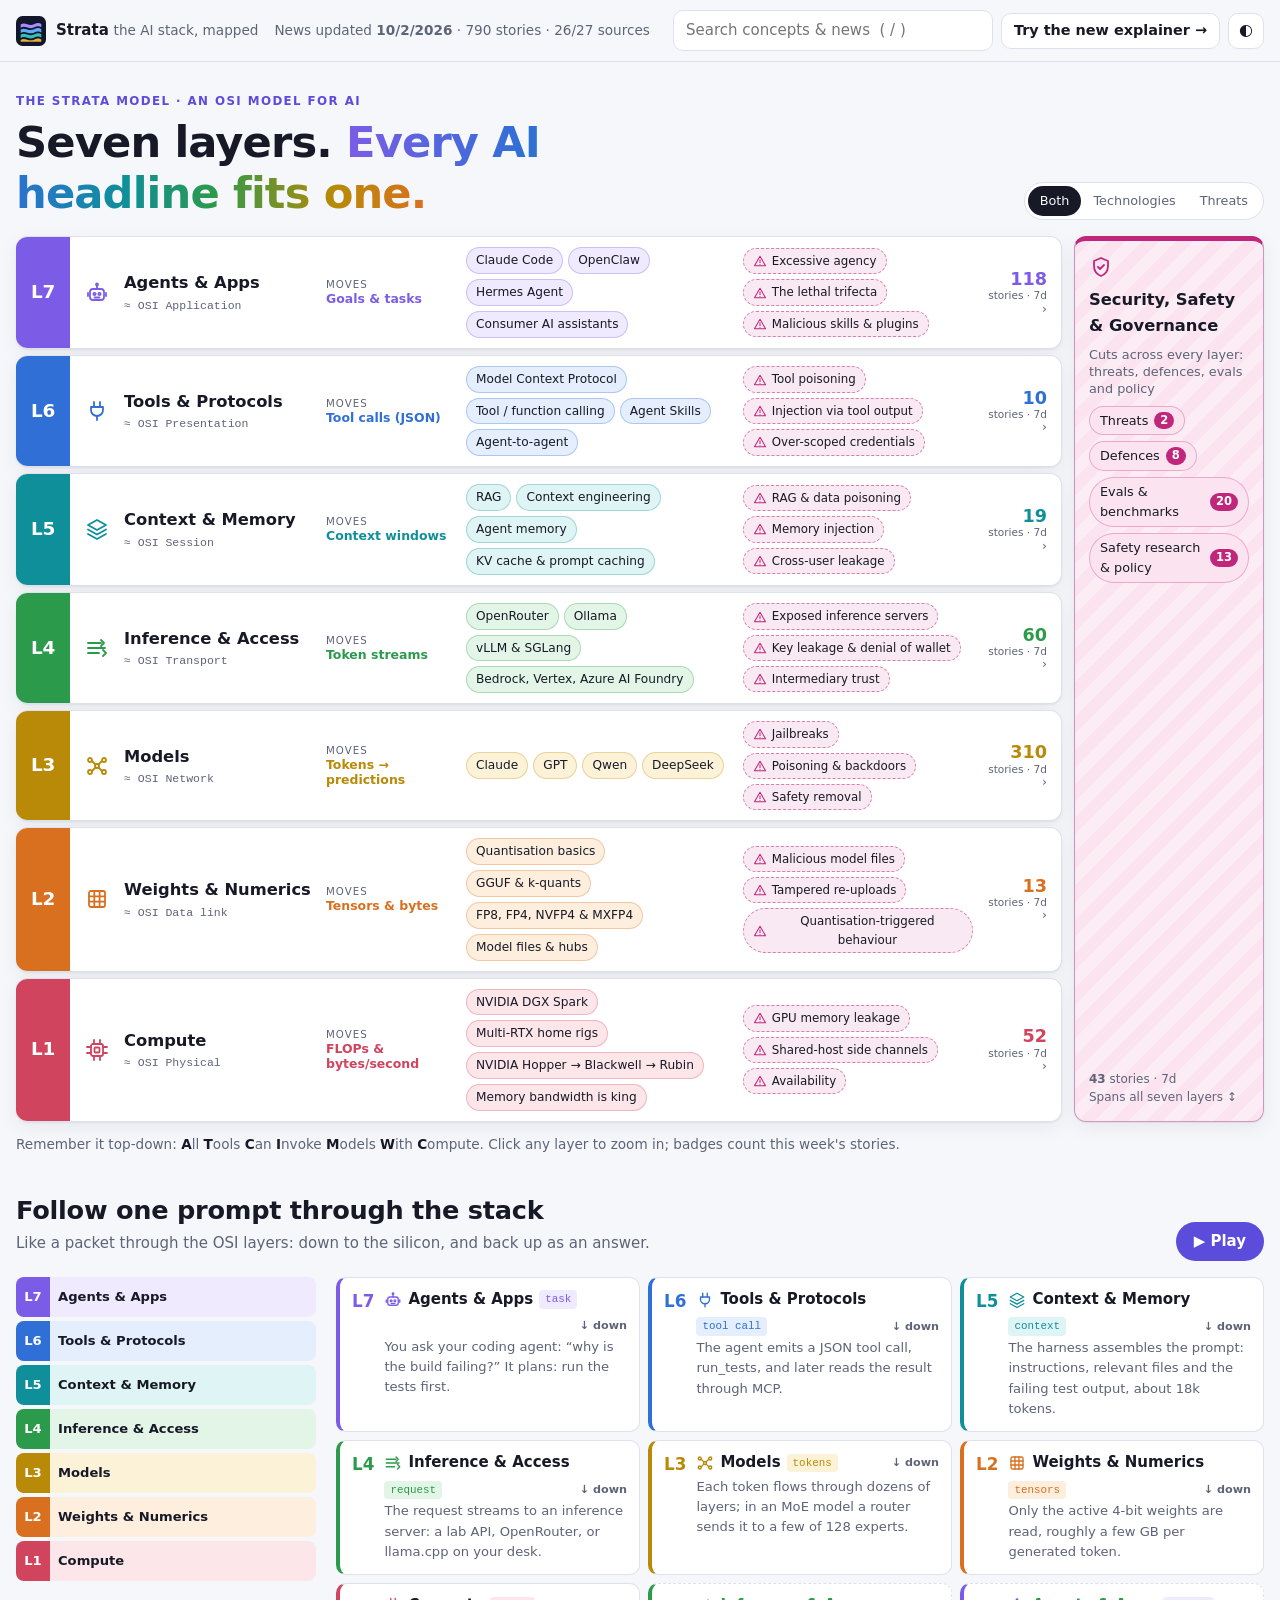
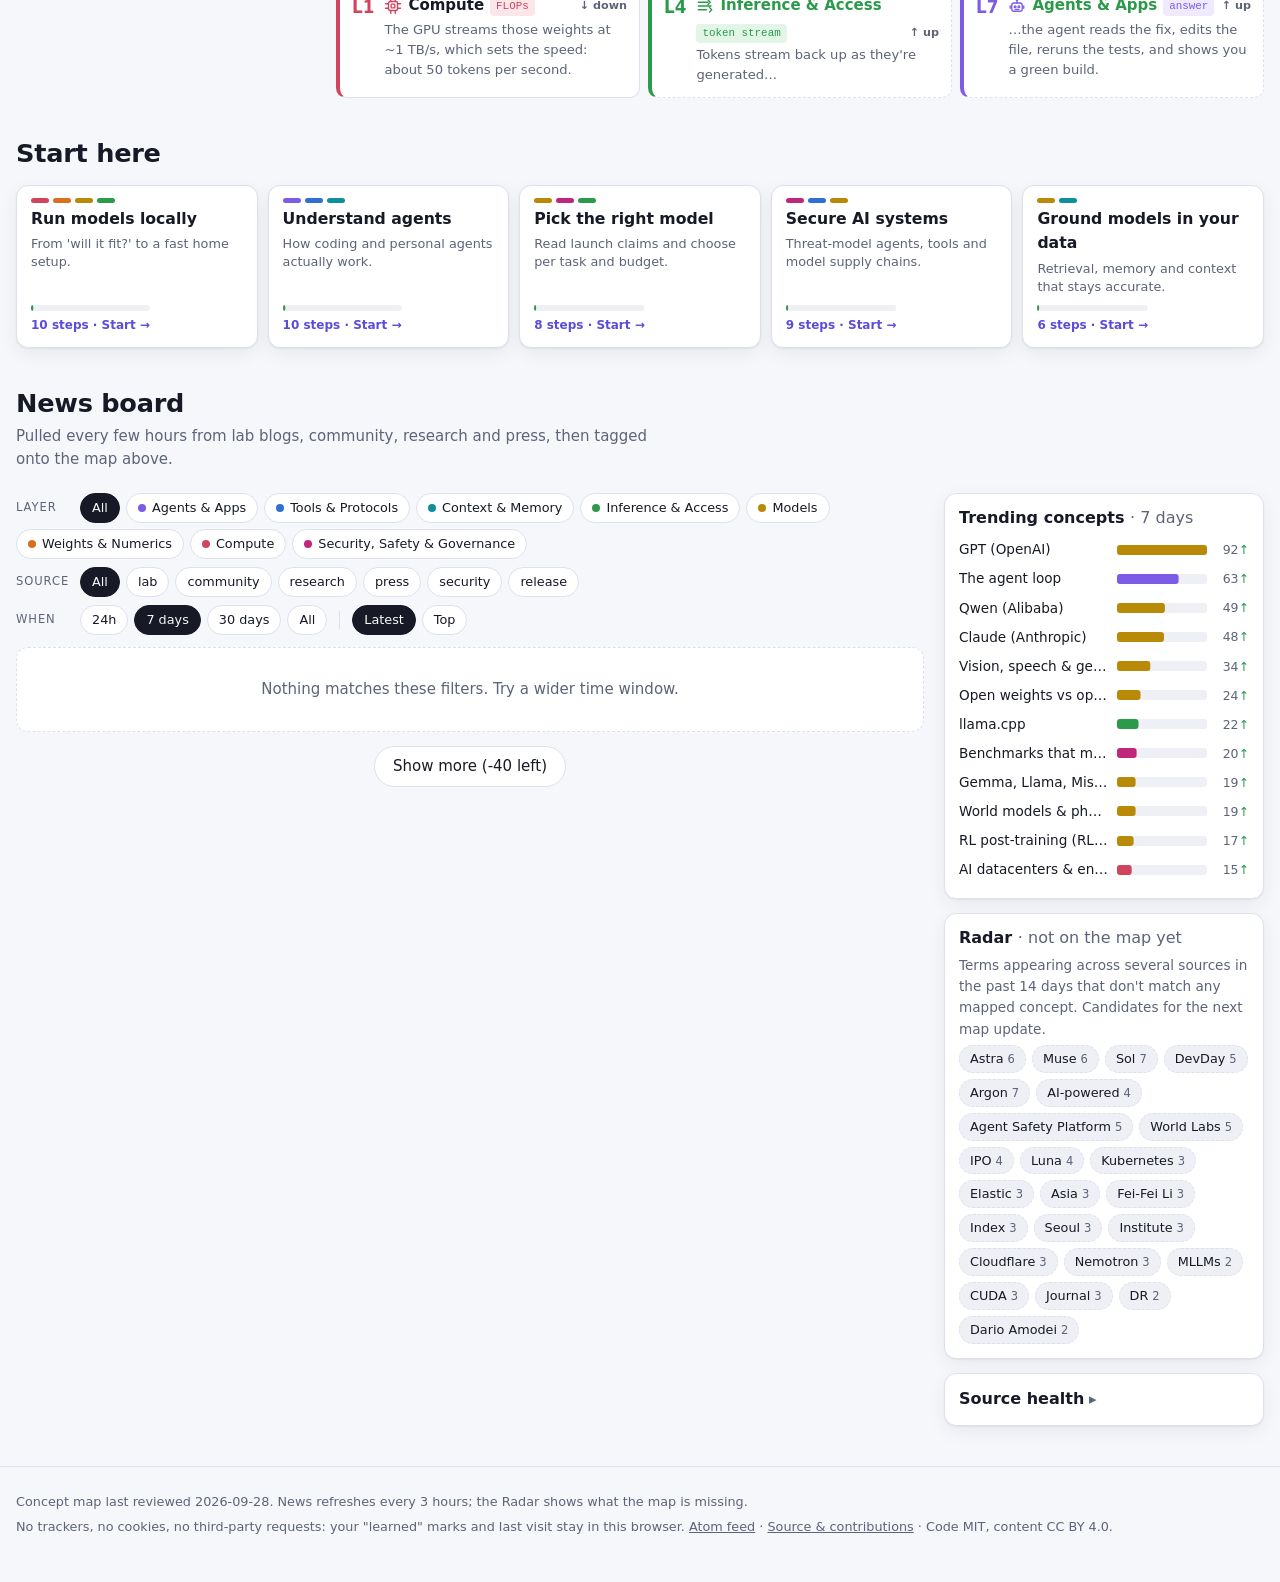
==== commit a001a16b: "M6 start: maturity review, Tok lines, launch gate, path-independent app - Maturity: Data 50 -> 60 (l" ====
--- a/site/index.html
+++ b/site/index.html
@@ -33,6 +33,7 @@
         <input id="search" type="search" placeholder="Search concepts & news  ( / )" autocomplete="off">
       </label>
       <div class="search-results" id="search-results" hidden></div>
+      <a class="try-next" href="next/"><span class="try-long">Try the new explainer</span><span class="try-short">New explainer</span>&nbsp;→</a>
       <button class="icon-btn" id="theme-toggle" type="button" aria-label="Toggle colour theme" title="Toggle theme">◐</button>
     </div>
   </header>
--- a/site/assets/styles.css
+++ b/site/assets/styles.css
@@ -133,6 +133,14 @@
   border: 1px solid var(--border); background: var(--surface); border-radius: 10px;
   width: 36px; height: 36px; cursor: pointer; display: grid; place-items: center; font-size: 1rem;
 }
+
+.try-next {
+  border: 1px solid var(--border); background: var(--surface); border-radius: 10px; height: 36px; padding: 0 12px;
+  display: inline-flex; align-items: center; white-space: nowrap; font-size: .9rem; font-weight: 600; text-decoration: none; color: var(--text);
+}
+.try-next:hover, .try-next:focus-visible { background: var(--surface-2); }
+.try-short { display: none; }
+@media (max-width: 640px) { .try-next { font-size: .8rem; padding: 0 8px; } .try-long { display: none; } .try-short { display: inline; } }
 
 /* ---------- sections ---------- */
 main { padding: 0 16px; }
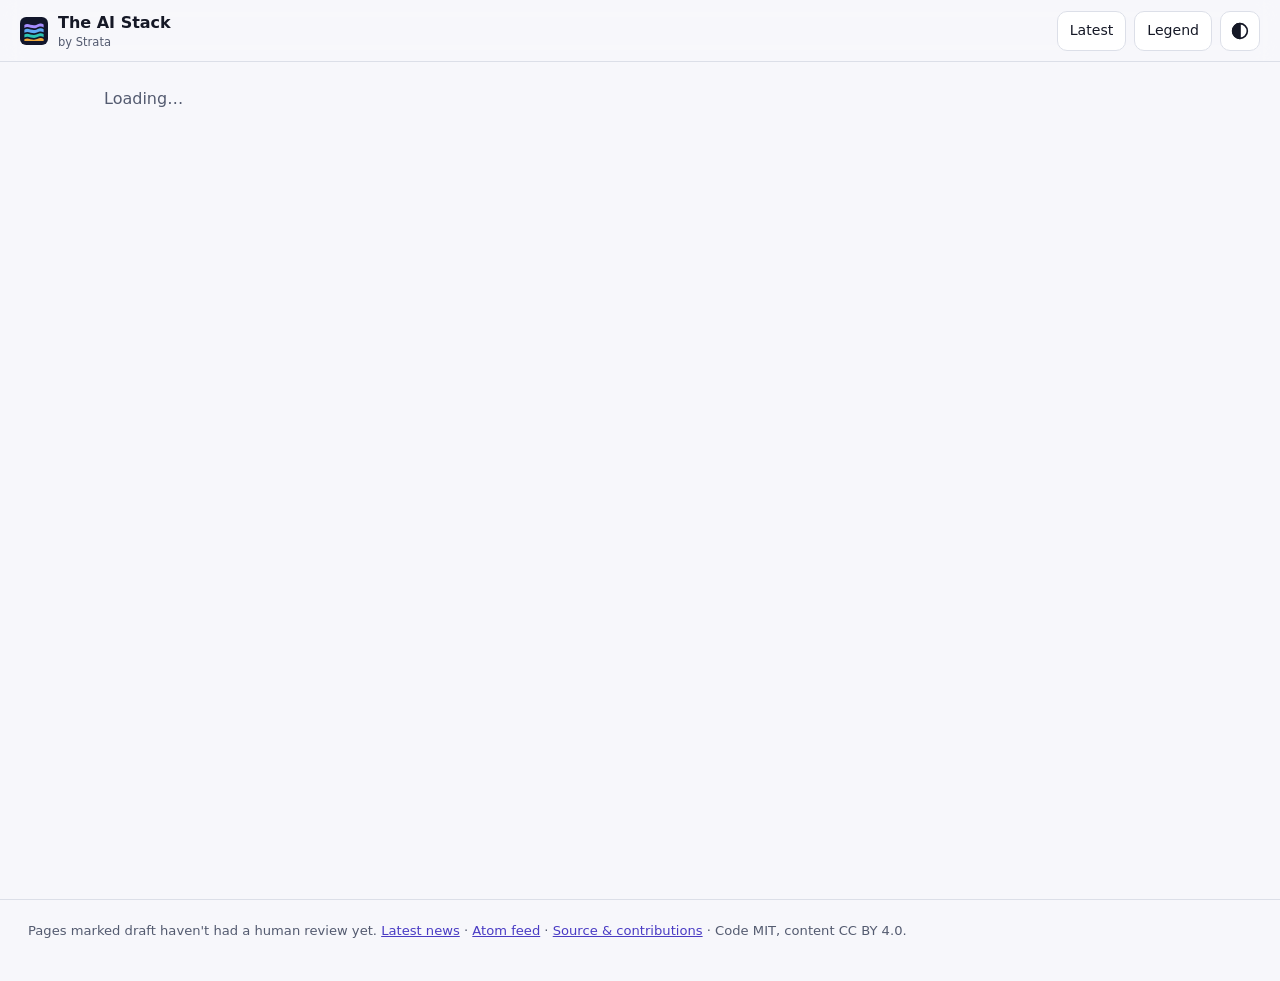
==== commit b3de7d46: "Move The AI Stack to the homepage; news map moves to /latest/ The explainer shell is now site/index." ====
--- a/site/index.html
+++ b/site/index.html
@@ -5,123 +5,42 @@
   <meta name="viewport" content="width=device-width, initial-scale=1">
   <meta http-equiv="Content-Security-Policy" content="default-src 'self'; script-src 'self'; style-src 'self'; img-src 'self' data:; connect-src 'self'; base-uri 'none'; form-action 'none'">
   <meta name="referrer" content="no-referrer">
-  <title>Strata · the AI stack, mapped and kept current</title>
-  <meta name="description" content="A visual, self-updating map of the AI and LLM landscape: every concept explained with a diagram, guided learning paths, and a live news board tagged onto the map.">
+  <title>The AI Stack · Strata</title>
+  <meta name="description" content="A visual, layered explainer of the AI and LLM world, from power and chips to agents and apps, at the depth you choose.">
   <meta name="theme-color" content="#0d1020">
+  <link rel="canonical" href="https://hmussana.github.io/Strata/">
   <meta property="og:type" content="website">
-  <meta property="og:title" content="Strata · the AI stack, mapped and kept current">
-  <meta property="og:description" content="The Strata Model: an OSI model for AI. Seven layers, explained visually, with threats per layer and news that keeps it current.">
+  <meta property="og:title" content="The AI Stack · Strata">
+  <meta property="og:description" content="A visual, layered explainer of the AI and LLM world, from power and chips to agents and apps, at the depth you choose.">
   <meta property="og:url" content="https://hmussana.github.io/Strata/">
-  <meta property="og:image" content="https://hmussana.github.io/Strata/assets/social-card.png">
-  <meta name="twitter:card" content="summary_large_image">
+  <meta name="twitter:card" content="summary">
   <link rel="icon" href="assets/icon.svg" type="image/svg+xml">
   <link rel="apple-touch-icon" href="assets/icon-192.png">
   <link rel="alternate" type="application/atom+xml" title="Strata news feed" href="feed.xml">
-  <link rel="stylesheet" href="assets/styles.css">
-  <script type="module" src="assets/app.js"></script>
+  <link rel="stylesheet" href="next/next.css">
+  <script src="next/legacy.js"></script>
+  <script src="next/theme-init.js"></script>
+  <script type="module" src="next/app.js"></script>
 </head>
 <body>
-  <header class="topbar">
-    <a class="brand" href="#" aria-label="Strata home">
-      <img src="assets/icon.svg" alt="" width="30" height="30">
-      <span><strong>Strata</strong> <span class="brand-sub">the AI stack, mapped</span></span>
+  <a class="skip" href="#view">Skip to content</a>
+  <header class="bar">
+    <a class="brand" href="#/" aria-label="The AI Stack, landscape">
+      <img src="assets/icon.svg" width="28" height="28" alt="">
+      <span><strong>The AI Stack</strong><span class="brand-sub">by Strata</span></span>
     </a>
-    <div class="status" id="status" aria-live="polite">Loading…</div>
-    <div class="top-actions">
-      <label class="search">
-        <span class="visually-hidden">Search concepts and news</span>
-        <input id="search" type="search" placeholder="Search concepts & news  ( / )" autocomplete="off">
-      </label>
-      <div class="search-results" id="search-results" hidden></div>
-      <a class="try-next" href="next/"><span class="try-long">Try the new explainer</span><span class="try-short">New explainer</span>&nbsp;→</a>
-      <button class="icon-btn" id="theme-toggle" type="button" aria-label="Toggle colour theme" title="Toggle theme">◐</button>
+    <nav class="crumbs" id="crumbs" aria-label="Breadcrumb"></nav>
+    <div class="bar-actions">
+      <a class="btn-ghost" href="latest/">Latest</a>
+      <a class="btn-ghost" href="#/legend">Legend</a>
+      <button class="icon-btn" id="theme" type="button" aria-label="Toggle light or dark theme"></button>
     </div>
   </header>
-
-  <main>
-    <section class="section hero" id="map" aria-labelledby="map-title">
-      <div class="hero-head">
-        <div>
-          <p class="eyebrow">The Strata Model · an OSI model for AI</p>
-          <h1 id="map-title">Seven layers. <span class="grad">Every AI headline fits one.</span></h1>
-        </div>
-        <div class="view-toggle" role="group" aria-label="What to show on each layer">
-          <button type="button" data-view="both" aria-pressed="true">Both</button>
-          <button type="button" data-view="tech" aria-pressed="false">Technologies</button>
-          <button type="button" data-view="threats" aria-pressed="false">Threats</button>
-        </div>
-      </div>
-      <div class="map-grid tower" id="tower" data-view="both">
-        <div class="bands" id="bands"></div>
-        <div class="pillar-wrap" id="pillar"></div>
-      </div>
-      <p class="mnemonic">Remember it top-down: <strong>A</strong>ll <strong>T</strong>ools <strong>C</strong>an <strong>I</strong>nvoke <strong>M</strong>odels <strong>W</strong>ith <strong>C</strong>ompute. Click any layer to zoom in; badges count this week's stories.</p>
-    </section>
-
-    <section class="section" id="journey" aria-labelledby="journey-title">
-      <div class="section-head">
-        <div>
-          <h2 id="journey-title">Follow one prompt through the stack</h2>
-          <p class="lede">Like a packet through the OSI layers: down to the silicon, and back up as an answer.</p>
-        </div>
-        <button class="play-btn" id="journey-play" type="button">▶ Play</button>
-      </div>
-      <div class="journey-wrap">
-        <div class="mini-tower" id="mini-tower" aria-hidden="true"></div>
-        <ol class="journey" id="journey-steps"></ol>
-      </div>
-    </section>
-
-    <section class="section" id="start" aria-labelledby="paths-title">
-      <div class="section-head"><h2 id="paths-title">Start here</h2></div>
-      <div class="paths" id="paths"></div>
-    </section>
-
-    <section class="section" id="news" aria-labelledby="news-title">
-      <div class="section-head">
-        <div>
-          <h2 id="news-title">News board</h2>
-          <p class="lede">Pulled every few hours from lab blogs, community, research and press, then tagged onto the map above.</p>
-        </div>
-      </div>
-      <div class="news-layout">
-        <div class="news-main">
-          <div class="filters" id="filters"></div>
-          <div class="active-filter" id="active-filter" hidden></div>
-          <div class="news-list" id="news-list"></div>
-          <button class="more-btn" id="more" type="button" hidden>Show more</button>
-        </div>
-        <aside class="news-side">
-          <div class="card">
-            <h3>Trending concepts <span class="muted">· 7 days</span></h3>
-            <div id="trending"></div>
-          </div>
-          <div class="card">
-            <h3>Radar <span class="muted">· not on the map yet</span></h3>
-            <p class="small muted">Terms appearing across several sources in the past 14 days that don't match any mapped concept. Candidates for the next map update.</p>
-            <div id="radar"></div>
-          </div>
-          <div class="card">
-            <details>
-              <summary><h3>Source health</h3></summary>
-              <div id="sources"></div>
-            </details>
-          </div>
-        </aside>
-      </div>
-    </section>
-  </main>
-
-  <footer class="footer">
-    <p>Concept map last reviewed <span id="reviewed">–</span>. News refreshes every 3 hours; the Radar shows what the map is missing.</p>
-    <p>No trackers, no cookies, no third-party requests: your "learned" marks and last visit stay in this browser.
-      <a href="feed.xml">Atom feed</a> · <a href="https://github.com/hmussana/Strata">Source &amp; contributions</a> · Code MIT, content CC BY 4.0.</p>
-  </footer>
-
-  <div class="drawer-backdrop" id="backdrop" hidden></div>
-  <aside class="drawer" id="drawer" aria-hidden="true" aria-labelledby="drawer-title" role="dialog">
-    <button class="icon-btn drawer-close" id="drawer-close" type="button" aria-label="Close">✕</button>
-    <div id="drawer-body"></div>
-  </aside>
+  <div class="shell">
+    <nav class="minimap" id="minimap" aria-label="Where you are in the stack"></nav>
+    <main id="view" tabindex="-1"><p class="muted">Loading…</p></main>
+  </div>
+  <div class="sr-only" aria-live="polite" id="announce"></div>
+  <footer class="site">Pages marked draft haven't had a human review yet. <a href="latest/">Latest news</a> · <a href="feed.xml">Atom feed</a> · <a href="https://github.com/hmussana/Strata">Source &amp; contributions</a> · Code MIT, content CC BY 4.0.</footer>
 </body>
 </html>
--- a/site/next/next.css
+++ b/site/next/next.css
@@ -0,0 +1,738 @@
+/* The AI Stack: visual grammar.
+   Each layer has three tokens per theme: --lN (fill, strokes, bands), --lN-ink (text-safe, WCAG AA on bg,
+   surface and soft), --lN-soft (tinted background). Colour never carries meaning alone: every use is paired
+   with the layer number, icon or name. Cross-cutting concerns share one neutral (--cc) plus distinct icons. */
+
+:root {
+  --bg: #f7f7fb; --surface: #ffffff; --surface-2: #f0f1f6; --border: #dcdfe8;
+  --text: #151826; --muted: #545b70; --accent: #5b4cdb; --accent-ink: #4a3cc4; --focus: #4a3cc4;
+  --shadow: 0 1px 2px rgba(20, 24, 40, .06), 0 8px 24px rgba(20, 24, 40, .06);
+
+  --l1: #9a7b5b; --l1-ink: #6b4f33; --l1-soft: #f3ece4;
+  --l2: #dc4a4a; --l2-ink: #b02020; --l2-soft: #fde8e8;
+  --l3: #ea7a2a; --l3-ink: #9c4209; --l3-soft: #fdeedf;
+  --l4: #e0b21e; --l4-ink: #735800; --l4-soft: #fcf4d6;
+  --l5: #3fa55a; --l5-ink: #1b6e34; --l5-soft: #e3f4e7;
+  --l6: #17a2a2; --l6-ink: #0a6566; --l6-soft: #dcf3f3;
+  --l7: #3b82f6; --l7-ink: #1b56b8; --l7-soft: #e4eefd;
+  --l8: #7c5ce6; --l8-ink: #5438bd; --l8-soft: #eee9fd;
+  --l9: #d6409f; --l9-ink: #a1236f; --l9-soft: #fbe6f2;
+  --cc: #7a8194; --cc-ink: #474e60; --cc-soft: #eceef3;
+
+  --radius: 12px;
+  --font: ui-sans-serif, system-ui, -apple-system, "Segoe UI", Roboto, "Helvetica Neue", Arial, sans-serif;
+  --mono: ui-monospace, "SF Mono", Menlo, Consolas, monospace;
+  color-scheme: light;
+}
+
+:root[data-theme="dark"] {
+  --bg: #0d1020; --surface: #151a2d; --surface-2: #1c2238; --border: #2c3354;
+  --text: #e8eaf4; --muted: #a3aac3; --accent: #a594ff; --accent-ink: #b3a6ff; --focus: #b3a6ff;
+  --shadow: 0 1px 2px rgba(0, 0, 0, .35), 0 8px 24px rgba(0, 0, 0, .3);
+
+  --l1: #a8835e; --l1-ink: #dcc09c; --l1-soft: #2b2219;
+  --l2: #e05555; --l2-ink: #ff9a9a; --l2-soft: #3a1a1d;
+  --l3: #ee8a3e; --l3-ink: #ffb27c; --l3-soft: #3a2414;
+  --l4: #d6ab1f; --l4-ink: #f3d36a; --l4-soft: #332a0d;
+  --l5: #45b064; --l5-ink: #7fdc98; --l5-soft: #15301f;
+  --l6: #22abab; --l6-ink: #6cdcdc; --l6-soft: #0f2e30;
+  --l7: #4f8ff7; --l7-ink: #9cc0ff; --l7-soft: #16264a;
+  --l8: #8b6cf0; --l8-ink: #bfb0ff; --l8-soft: #251f48;
+  --l9: #e052ac; --l9-ink: #f69ad3; --l9-soft: #3a1830;
+  --cc: #8b93a8; --cc-ink: #c0c6d6; --cc-soft: #1f2438;
+  color-scheme: dark;
+}
+
+.c-l1 { --c: var(--l1); --c-ink: var(--l1-ink); --c-soft: var(--l1-soft); }
+.c-l2 { --c: var(--l2); --c-ink: var(--l2-ink); --c-soft: var(--l2-soft); }
+.c-l3 { --c: var(--l3); --c-ink: var(--l3-ink); --c-soft: var(--l3-soft); }
+.c-l4 { --c: var(--l4); --c-ink: var(--l4-ink); --c-soft: var(--l4-soft); }
+.c-l5 { --c: var(--l5); --c-ink: var(--l5-ink); --c-soft: var(--l5-soft); }
+.c-l6 { --c: var(--l6); --c-ink: var(--l6-ink); --c-soft: var(--l6-soft); }
+.c-l7 { --c: var(--l7); --c-ink: var(--l7-ink); --c-soft: var(--l7-soft); }
+.c-l8 { --c: var(--l8); --c-ink: var(--l8-ink); --c-soft: var(--l8-soft); }
+.c-l9 { --c: var(--l9); --c-ink: var(--l9-ink); --c-soft: var(--l9-soft); }
+.c-cc { --c: var(--cc); --c-ink: var(--cc-ink); --c-soft: var(--cc-soft); }
+
+/* ---------- base ---------- */
+[hidden] { display: none !important; }   /* component display rules must never un-hide */
+* { box-sizing: border-box; }
+html { -webkit-text-size-adjust: 100%; }
+body { margin: 0; background: var(--bg); color: var(--text); font: 16px/1.6 var(--font); -webkit-font-smoothing: antialiased; overflow-wrap: break-word; }
+h1, h2, h3, h4 { line-height: 1.2; margin: 0 0 .4em; letter-spacing: -.01em; }
+h1 { font-size: clamp(1.6rem, 3.4vw, 2.3rem); }
+h2 { font-size: clamp(1.25rem, 2.4vw, 1.6rem); }
+h3 { font-size: 1.08rem; }
+p { margin: 0 0 .8em; }
+a { color: var(--accent-ink); }
+button { font: inherit; color: inherit; }
+:focus-visible { outline: 3px solid var(--focus); outline-offset: 2px; border-radius: 6px; }
+.muted { color: var(--muted); }
+.small { font-size: .86rem; }
+.sr-only { position: absolute; width: 1px; height: 1px; overflow: hidden; clip: rect(0 0 0 0); white-space: nowrap; }
+.skip { position: absolute; left: 8px; top: -60px; background: var(--surface); padding: 8px 12px; border-radius: 8px; z-index: 100; }
+.skip:focus { top: 8px; }
+.ico { width: 22px; height: 22px; flex: none; }
+.ico-s { width: 16px; height: 16px; flex: none; }
+code { font-family: var(--mono); font-size: .9em; background: var(--surface-2); padding: 1px 5px; border-radius: 4px; }
+
+/* ---------- top bar ---------- */
+.bar {
+  position: sticky; top: 0; z-index: 30; display: flex; align-items: center; gap: 16px; flex-wrap: wrap;
+  padding: 10px 20px; background: color-mix(in srgb, var(--bg) 88%, transparent); backdrop-filter: blur(10px);
+  border-bottom: 1px solid var(--border);
+}
+.brand { display: flex; align-items: center; gap: 10px; color: var(--text); text-decoration: none; }
+.brand-sub { display: block; font-size: .72rem; color: var(--muted); margin-top: -3px; }
+.crumbs { flex: 1; min-width: 0; }
+.crumbs ol { list-style: none; display: flex; flex-wrap: wrap; align-items: center; gap: 4px; margin: 0; padding: 0; font-size: .88rem; }
+.crumbs li { display: flex; align-items: center; gap: 4px; }
+.crumbs li + li::before { content: "›"; color: var(--muted); margin-right: 2px; }
+.crumbs a { color: var(--muted); text-decoration: none; padding: 4px 6px; border-radius: 6px; display: inline-flex; gap: 5px; align-items: center; }
+.crumbs a:hover { background: var(--surface-2); color: var(--text); }
+.crumbs [aria-current] { color: var(--text); font-weight: 650; padding: 4px 6px; }
+.zlabel { font-family: var(--mono); font-size: .68rem; color: var(--muted); border: 1px solid var(--border); border-radius: 4px; padding: 0 4px; }
+.bar-actions { display: flex; gap: 8px; align-items: center; }
+.btn-ghost, .icon-btn {
+  display: inline-flex; align-items: center; justify-content: center; gap: 6px; min-height: 40px; padding: 0 12px;
+  border: 1px solid var(--border); background: var(--surface); border-radius: 10px; color: var(--text); text-decoration: none; cursor: pointer; font-size: .88rem;
+}
+.icon-btn { width: 40px; padding: 0; }
+
+/* ---------- shell + minimap ---------- */
+.shell { display: grid; grid-template-columns: 76px minmax(0, 1fr); gap: 0; min-height: calc(100vh - var(--bar-h, 62px)); }
+.minimap { position: sticky; top: 62px; align-self: start; padding: 16px 10px; display: flex; flex-direction: column; gap: 4px; }
+.mm-zoom { display: flex; flex-direction: column; gap: 4px; margin-bottom: 10px; }
+.mm-btn {
+  display: flex; align-items: center; justify-content: center; gap: 4px; height: 30px; border-radius: 8px; text-decoration: none;
+  font-size: .7rem; font-weight: 700; color: var(--muted); border: 1px solid var(--border); background: var(--surface);
+}
+.mm-btn[aria-current] { color: var(--bg); background: var(--text); border-color: var(--text); }
+.mm-layer {
+  position: relative; display: flex; align-items: center; justify-content: center; height: 30px; border-radius: 6px;
+  background: var(--c-soft); color: var(--c-ink); font-size: .72rem; font-weight: 800; text-decoration: none; border-left: 5px solid var(--c);
+}
+.mm-layer:hover { outline: 2px solid var(--c); }
+.mm-layer[aria-current] { background: var(--c); color: var(--surface); box-shadow: 0 0 0 2px var(--surface), 0 0 0 4px var(--c); }
+.mm-label { font-size: .62rem; text-transform: uppercase; letter-spacing: .1em; color: var(--muted); text-align: center; margin: 2px 0; }
+
+main { padding: 24px 28px 64px; max-width: 1240px; width: 100%; }
+main:focus { outline: none; }
+.view-head { margin-bottom: 20px; }
+.eyebrow { font-size: .74rem; text-transform: uppercase; letter-spacing: .12em; font-weight: 700; color: var(--muted); margin: 0 0 6px; display: flex; gap: 8px; align-items: center; flex-wrap: wrap; }
+.lede { color: var(--muted); max-width: 68ch; font-size: 1.02rem; }
+
+/* ---------- badges & meta ---------- */
+.meta { display: flex; flex-wrap: wrap; gap: 8px; align-items: center; font-size: .78rem; color: var(--muted); }
+.badge { display: inline-flex; align-items: center; gap: 4px; font-size: .72rem; font-weight: 650; border-radius: 999px; padding: 2px 9px; border: 1px solid var(--border); background: var(--surface); color: var(--muted); }
+.badge-draft { border-style: dashed; color: var(--text); }
+.badge-stale { background: var(--l3-soft); color: var(--l3-ink); border-color: var(--l3); }
+.badge-verify { border-style: dashed; }
+.ph { font-family: var(--mono); font-size: .74rem; border: 1px dashed var(--muted); border-radius: 4px; padding: 0 5px; color: var(--muted); background: var(--surface-2); }
+.lnum {
+  display: inline-grid; place-items: center; min-width: 34px; height: 26px; padding: 0 6px; border-radius: 7px;
+  background: var(--c-soft); color: var(--c-ink); border: 1.5px solid var(--c); font-weight: 800; font-size: .8rem;
+}
+.chip { display: inline-flex; align-items: center; gap: 5px; font-size: .8rem; padding: 3px 10px; border-radius: 999px; background: var(--c-soft, var(--surface-2)); color: var(--text); border: 1px solid color-mix(in srgb, var(--c, var(--border)) 40%, transparent); }
+
+/* ---------- Z0 landscape ---------- */
+.land { display: grid; grid-template-columns: minmax(0, 1fr) auto; gap: 12px; }
+.land-rows { display: flex; flex-direction: column; gap: 5px; }
+.land-head, .land-row { display: grid; grid-template-columns: minmax(210px, 1.3fr) minmax(0, 2fr) 110px 110px 110px; gap: 12px; align-items: center; }
+.land-head { font-size: .7rem; text-transform: uppercase; letter-spacing: .1em; color: var(--muted); padding: 0 12px 2px; }
+.land-row {
+  padding: 8px 12px; min-height: 52px; border-radius: 10px; background: var(--surface); border: 1px solid var(--border); border-left: 6px solid var(--c);
+  text-decoration: none; color: var(--text); transition: transform .15s, box-shadow .15s;
+}
+.land-row:hover { transform: translateX(3px); box-shadow: var(--shadow); border-color: var(--c); }
+.land-name { display: flex; align-items: center; gap: 10px; font-weight: 700; }
+.land-name .ico { color: var(--c-ink); }
+.land-players { font-size: .84rem; color: var(--muted); white-space: nowrap; overflow: hidden; text-overflow: ellipsis; }
+.land-cc { display: flex; gap: 5px; }
+.cc-band {
+  width: 44px; border-radius: 10px; background: repeating-linear-gradient(135deg, var(--cc-soft) 0 8px, var(--surface) 8px 16px);
+  border: 1px solid var(--border); display: flex; flex-direction: column; align-items: center; gap: 8px; padding: 10px 0; color: var(--cc-ink); text-decoration: none;
+}
+.cc-band span { writing-mode: vertical-rl; transform: rotate(180deg); font-size: .74rem; font-weight: 650; }
+
+/* ---------- Z1 stack ---------- */
+.stack { display: flex; flex-direction: column; gap: 8px; }
+.stack-row {
+  display: grid; grid-template-columns: 56px minmax(0, 1fr); background: var(--surface); border: 1px solid var(--border); border-radius: var(--radius);
+  overflow: hidden; text-decoration: none; color: var(--text);
+}
+.stack-row:hover { border-color: var(--c); box-shadow: var(--shadow); }
+.stack-row.focus { box-shadow: 0 0 0 3px var(--c); }
+.stack-num { background: var(--c); color: var(--surface); display: grid; place-items: center; font-weight: 800; }
+.stack-body { padding: 12px 16px; display: grid; grid-template-columns: minmax(0, 1.2fr) minmax(0, 1fr); gap: 6px 20px; }
+.stack-title { display: flex; align-items: center; gap: 8px; font-weight: 750; font-size: 1.05rem; grid-column: 1 / -1; }
+.stack-title .ico { color: var(--c-ink); }
+.io { font-size: .82rem; color: var(--muted); }
+.io strong { color: var(--c-ink); font-weight: 700; }
+
+/* ---------- Z2 layer ---------- */
+.layer-head { border-left: 8px solid var(--c); background: var(--c-soft); border-radius: var(--radius); padding: 18px 20px; margin-bottom: 18px; }
+.layer-head h1 { display: flex; align-items: center; gap: 10px; }
+.layer-head h1 .ico { color: var(--c-ink); width: 30px; height: 30px; }
+.analogy { background: var(--surface); border-radius: 10px; padding: 12px 14px; border: 1px solid var(--border); margin: 12px 0 0; }
+.analogy .label, .label { display: block; font-size: .68rem; text-transform: uppercase; letter-spacing: .1em; font-weight: 750; color: var(--muted); margin-bottom: 2px; }
+.breaks { margin-top: 8px; padding-top: 8px; border-top: 1px dashed var(--border); font-size: .92rem; }
+.breaks .label { color: var(--l3-ink); display: flex; align-items: center; gap: 4px; }
+.neighbours { display: flex; justify-content: space-between; gap: 10px; margin: 16px 0; flex-wrap: wrap; }
+.neighbour { display: inline-flex; align-items: center; gap: 8px; padding: 8px 12px; border-radius: 10px; border: 1px solid var(--border); background: var(--surface); text-decoration: none; color: var(--text); font-size: .9rem; min-height: 44px; }
+.concept-grid { display: grid; grid-template-columns: repeat(auto-fill, minmax(260px, 1fr)); gap: 12px; }
+.concept-card { display: flex; flex-direction: column; gap: 6px; padding: 14px; border-radius: var(--radius); background: var(--surface); border: 1px solid var(--border); border-top: 4px solid var(--c); text-decoration: none; color: var(--text); }
+.concept-card:hover { box-shadow: var(--shadow); border-color: var(--c); }
+.depth-dots { display: flex; gap: 4px; margin-top: auto; font-size: .7rem; color: var(--muted); align-items: center; }
+.depth-dots i { display: inline-grid; place-items: center; width: 22px; height: 18px; border-radius: 4px; font-style: normal; font-weight: 700; border: 1px solid var(--border); }
+.depth-dots i.on { background: var(--c-soft); color: var(--c-ink); border-color: var(--c); }
+.pending { border: 1px dashed var(--border); border-radius: var(--radius); padding: 14px; color: var(--muted); background: var(--surface); }
+
+/* ---------- Z3 concept ---------- */
+.concept-head { display: grid; gap: 6px; margin-bottom: 14px; }
+.depth-bar { position: sticky; top: 62px; z-index: 10; background: color-mix(in srgb, var(--bg) 92%, transparent); backdrop-filter: blur(8px); padding: 10px 0; margin-bottom: 14px; border-bottom: 1px solid var(--border); }
+.depth-sel { display: grid; grid-template-columns: repeat(5, minmax(0, 1fr)); gap: 6px; }
+.depth-opt {
+  display: flex; flex-direction: column; align-items: flex-start; gap: 0; padding: 8px 10px; min-height: 52px; border-radius: 10px; cursor: pointer; text-align: left;
+  border: 1px solid var(--border); background: var(--surface);
+}
+.depth-opt b { font-size: .92rem; }
+.depth-opt span { font-size: .7rem; color: var(--muted); }
+.depth-opt[aria-checked="true"] { background: var(--c-soft); border-color: var(--c); box-shadow: inset 0 0 0 1px var(--c); }
+.depth-opt[aria-checked="true"] b { color: var(--c-ink); }
+.depth-opt.missing { border-style: dashed; }
+.depth-opt { text-decoration: none; color: var(--text); }
+.depth-opt.missing span { font-style: italic; }
+.rel-this { font-size: .8rem; font-weight: 700; color: var(--muted); text-transform: uppercase; letter-spacing: .06em; }
+.depth-body { max-width: 760px; }
+.depth-body p { font-size: 1.04rem; }
+.predict { margin: 22px 0; border: 1px solid var(--border); border-left: 5px solid var(--accent); border-radius: var(--radius); padding: 14px 16px; background: var(--surface); max-width: 760px; }
+.predict h3 { display: flex; align-items: center; gap: 8px; font-size: .78rem; text-transform: uppercase; letter-spacing: .1em; color: var(--accent-ink); }
+.predict .q { font-weight: 650; font-size: 1.02rem; }
+.predict .opts { display: grid; gap: 6px; margin: 10px 0; }
+.predict button.opt { text-align: left; padding: 10px 12px; min-height: 44px; border-radius: 10px; border: 1px solid var(--border); background: var(--surface-2); cursor: pointer; }
+.predict button.opt:hover { border-color: var(--accent); }
+.predict button.opt[aria-pressed="true"] { border-color: var(--accent); background: var(--surface); box-shadow: inset 0 0 0 1px var(--accent); }
+.predict .opt.correct { border-color: var(--l5); background: var(--l5-soft); }
+.predict .opt.wrong { border-color: var(--l2); background: var(--l2-soft); }
+.predict .reveal { border-top: 1px dashed var(--border); padding-top: 10px; }
+.btn { display: inline-flex; align-items: center; gap: 6px; min-height: 40px; padding: 0 14px; border-radius: 10px; border: 0; background: var(--accent-ink); color: var(--surface); font-weight: 650; cursor: pointer; }
+.btn[disabled] { opacity: .5; cursor: not-allowed; }
+.sources { list-style: none; padding: 0; margin: 0; display: grid; gap: 8px; }
+.sources li { padding: 10px 12px; border: 1px solid var(--border); border-radius: 10px; background: var(--surface); font-size: .92rem; }
+.related { display: flex; flex-wrap: wrap; gap: 8px; }
+.related a { text-decoration: none; }
+.rel-type { font-size: .72rem; color: var(--muted); }
+.section-title { font-size: .76rem; text-transform: uppercase; letter-spacing: .1em; color: var(--muted); margin: 26px 0 10px; }
+
+/* ---------- diagrams ---------- */
+.diagram { margin: 16px 0; max-width: 820px; }
+.dg-scroll { overflow-x: auto; background: var(--surface-2); border-radius: 10px; padding: 14px; }
+.dg-svg { display: block; width: 100%; min-width: 520px; height: auto; font-family: var(--font); }
+.diagram figcaption { font-size: .82rem; color: var(--muted); margin-top: 6px; }
+.dg-box { fill: var(--surface); stroke: var(--border); stroke-width: 1.3; }
+.dg-label { fill: var(--text); font-weight: 650; }
+.dg-sub { fill: var(--muted); }
+.dg-edge { stroke: var(--muted); stroke-width: 1.7; fill: none; }
+.dg-edge.dashed { stroke-dasharray: 6 5; }
+.dg-edge.dotted { stroke-dasharray: 1.5 4; stroke-linecap: round; }
+.dg-edge.thick { stroke-width: 4; }
+.dg-edge.thin { stroke-width: 1.1; opacity: .75; }
+.dg-head { fill: var(--muted); }
+.dg-head-open { fill: none; stroke: var(--muted); stroke-width: 1.5; }
+.dg-lifeline { stroke: var(--border); stroke-dasharray: 4 5; }
+.dg-hl .dg-box, .dg-end .dg-box { fill: var(--c-soft, var(--surface-2)); stroke: var(--c, var(--accent)); stroke-width: 1.8; }
+.dg-dim .dg-box { opacity: .55; }
+.dg-bar { fill: var(--c, var(--accent)); opacity: .85; }
+.dg-divider { stroke: var(--border); }
+.dg-bullet { fill: var(--c, var(--accent)); }
+.dg-num { fill: var(--c, var(--accent)); }
+.dg-num-t { fill: var(--surface); font-weight: 800; }
+
+/* ---------- legend page ---------- */
+.legend-grid { display: grid; grid-template-columns: repeat(auto-fill, minmax(250px, 1fr)); gap: 10px; }
+.swatch { display: grid; grid-template-columns: 44px minmax(0, 1fr); gap: 10px; align-items: center; padding: 10px; border-radius: 10px; border: 1px solid var(--border); background: var(--surface); }
+.swatch-bar { height: 44px; border-radius: 8px; background: linear-gradient(90deg, var(--c) 0 50%, var(--c-soft) 50%); border: 1px solid var(--border); }
+.swatch .ink { color: var(--c-ink); font-weight: 700; }
+.arrow-row { display: grid; grid-template-columns: 160px minmax(0, 1fr); gap: 12px; align-items: center; padding: 6px 0; border-bottom: 1px solid var(--border); }
+.icon-grid { display: grid; grid-template-columns: repeat(auto-fill, minmax(96px, 1fr)); gap: 8px; }
+.icon-cell { display: flex; flex-direction: column; align-items: center; gap: 4px; padding: 10px 4px; border: 1px solid var(--border); border-radius: 10px; background: var(--surface); font-size: .72rem; color: var(--muted); }
+.icon-cell .ico { width: 28px; height: 28px; color: var(--text); }
+.table { width: 100%; border-collapse: collapse; font-size: .92rem; }
+.table th, .table td { text-align: left; padding: 8px 10px; border-bottom: 1px solid var(--border); vertical-align: top; }
+.table th { font-size: .74rem; text-transform: uppercase; letter-spacing: .08em; color: var(--muted); }
+.type-scale > * { margin: 4px 0; }
+
+footer.site { padding: 20px 28px 40px; color: var(--muted); font-size: .82rem; border-top: 1px solid var(--border); }
+
+/* ---------- view transitions ---------- */
+::view-transition-old(root), ::view-transition-new(root) { animation-duration: .22s; }
+
+/* ---------- responsive ---------- */
+@media (max-width: 980px) {
+  .land-head, .land-row { grid-template-columns: minmax(0, 1fr) 96px 96px; }
+  .land-players, .land-head .h-players, .land-row .ind-investment, .land-head .h-investment { display: none; }
+  .stack-body { grid-template-columns: minmax(0, 1fr); }
+}
+@media (max-width: 720px) {
+  .shell { grid-template-columns: minmax(0, 1fr); }
+  .minimap { position: sticky; top: 58px; z-index: 20; flex-direction: row; padding: 6px 12px; gap: 3px; background: var(--bg); border-bottom: 1px solid var(--border); overflow-x: auto; }
+  .mm-zoom { flex-direction: row; margin: 0 6px 0 0; }
+  .mm-label { display: none; }
+  .mm-btn { padding: 0 8px; }
+  .mm-layer { min-width: 30px; height: 30px; border-left-width: 0; border-bottom: 4px solid var(--c); }
+  main { padding: 16px 16px 48px; }
+  .bar { padding: 8px 16px; gap: 8px; }
+  .crumbs { order: 3; flex-basis: 100%; }
+  .brand-sub { display: none; }
+  .land { grid-template-columns: minmax(0, 1fr); }
+  .land-cc { flex-wrap: wrap; }
+  .cc-band { width: auto; flex-direction: row; padding: 6px 10px; }
+  .cc-band span { writing-mode: horizontal-tb; transform: none; }
+  .land-head, .land-row { grid-template-columns: minmax(0, 1fr) 88px; }
+  .land-row .ind-maturity, .land-head .h-maturity { display: none; }
+  .depth-sel { grid-template-columns: repeat(5, minmax(56px, 1fr)); overflow-x: auto; }
+  .depth-opt span { display: none; }
+  .depth-bar { top: 104px; }
+}
+@media (prefers-reduced-motion: reduce) {
+  *, *::before, *::after { animation: none !important; transition: none !important; scroll-behavior: auto !important; }
+  ::view-transition-group(*), ::view-transition-old(*), ::view-transition-new(*) { animation: none !important; }
+}
+.rel-list { list-style: none; padding: 0; margin: 0; display: grid; gap: 8px; }
+.rel-list li { display: flex; flex-wrap: wrap; gap: 6px; align-items: center; }
+.rel-list a { text-decoration: none; }
+a.swatch { text-decoration: none; color: var(--text); }
+
+/* ---------- M2: Z0 single-screen dashboard ---------- */
+:root { --bar-h: 62px; }
+body.is-z0 footer.site { display: none; }
+body.is-z0 main { padding-top: 14px; padding-bottom: 14px; }
+.z0 { display: flex; flex-direction: column; gap: 10px; height: calc(100dvh - var(--bar-h) - 28px); min-height: 600px; }
+.z0-head { display: flex; justify-content: space-between; align-items: flex-end; gap: 16px; flex-wrap: wrap; }
+.z0-head h1 { font-size: clamp(1.4rem, 2.5vw, 1.85rem); margin: 0 0 2px; }
+.z0-head .lede { margin: 0; font-size: .95rem; }
+.z0-head .eyebrow { margin-bottom: 4px; }
+.z0-actions { display: flex; flex-direction: column; align-items: flex-end; gap: 6px; }
+.z0 .land { flex: 1; min-height: 0; }
+.z0 .land-rows { height: 100%; gap: 4px; }
+.z0 .land-head { flex: none; }
+.z0 .land-row { flex: 1 1 0; min-height: 42px; padding: 4px 12px; }
+.land-head, .land-row { grid-template-columns: minmax(220px, 1.25fr) minmax(0, 1.6fr) 150px minmax(150px, .9fr) 110px; }
+.land-row.is-focus { box-shadow: 0 0 0 3px var(--c); }
+.z0 .cc-band { height: 100%; }
+.z0-foot { margin: 0; }
+.draft-tag { border: 1px dashed var(--muted); border-radius: 4px; padding: 0 4px; font-size: .6rem; letter-spacing: .06em; }
+
+.meter { display: inline-flex; align-items: center; gap: 8px; font-size: .84rem; }
+.meter-cells { display: inline-flex; gap: 3px; }
+.meter-cells i { width: 14px; height: 8px; border-radius: 2px; background: var(--surface-2); border: 1px solid var(--border); }
+.meter-cells i.on { background: var(--accent-ink); border-color: var(--accent-ink); }
+
+.news { display: grid; grid-template-columns: 34px 12px minmax(0, 1fr); align-items: center; gap: 6px; width: 100%; }
+.news-n { font-variant-numeric: tabular-nums; font-weight: 700; text-align: right; font-size: .88rem; }
+.news-bar { width: 100%; height: 10px; display: block; }
+.news-bar .track { fill: var(--surface-2); }
+.news-bar .fill { fill: var(--muted); }
+.trend { font-size: .8rem; color: var(--muted); }
+
+.info-pop {
+  max-width: min(580px, calc(100vw - 32px)); max-height: 80vh; overflow: auto; border: 1px solid var(--border); border-radius: var(--radius);
+  padding: 18px 20px; background: var(--surface); color: var(--text); box-shadow: var(--shadow);
+}
+.info-pop::backdrop { background: rgba(8, 10, 20, .4); }
+.info-pop h2 { font-size: 1.1rem; }
+.info-pop dt { font-weight: 700; margin-top: 12px; }
+.info-pop dd { margin: 2px 0 0; color: var(--muted); font-size: .92rem; }
+.info-pop ul { margin: 6px 0 0; padding-left: 18px; }
+.info-pop .btn { margin-top: 14px; }
+
+/* semantic zoom: one element per view carries the shared name */
+.vt-target { view-transition-name: zoom; }
+::view-transition-group(zoom) { animation-duration: .4s; animation-timing-function: cubic-bezier(.2, .7, .2, 1); }
+::view-transition-old(zoom), ::view-transition-new(zoom) { height: 100%; object-fit: fill; }
+
+@media (max-width: 1100px) {
+  .land-head, .land-row { grid-template-columns: minmax(200px, 1.2fr) 140px minmax(130px, 1fr) 100px; }
+  .land-players, .land-head .h-players { display: none; }
+}
+@media (max-width: 860px), (max-height: 640px) {
+  .z0 { height: auto; min-height: 0; }
+  .z0 .land-rows { height: auto; }
+  .z0 .land-row { flex: none; min-height: 48px; }
+  .z0 .cc-band { height: auto; }
+}
+@media (max-width: 860px) {
+  .land-head, .land-row { grid-template-columns: minmax(0, 1fr) 150px; }
+  .land-row .ind-maturity, .land-head .h-maturity, .land-row .ind-investment, .land-head .h-investment { display: none; }
+  .z0-actions { align-items: flex-start; }
+}
+@media (max-width: 720px) {
+  .land { grid-template-columns: minmax(0, 1fr); }
+  .land-cc { flex-wrap: wrap; }
+  .land-head, .land-row { grid-template-columns: minmax(0, 1fr) 120px; }
+}
+.z0 .land-name { font-size: .95rem; line-height: 1.2; }
+
+/* ---------- maturity score + research column ---------- */
+.land-head, .land-row { grid-template-columns: minmax(220px, 1.2fr) minmax(0, 1.4fr) 170px minmax(140px, .85fr) minmax(140px, .85fr); }
+.score { display: grid; grid-template-columns: 28px minmax(50px, 1fr) 70px; align-items: center; gap: 6px; width: 100%; }
+.score-n { font-variant-numeric: tabular-nums; font-weight: 700; text-align: right; font-size: .88rem; }
+.score-bar { width: 100%; height: 10px; display: block; }
+.score-bar .track { fill: var(--surface-2); }
+.score-bar .fill { fill: var(--accent-ink); }
+.score-band { font-size: .76rem; color: var(--muted); }
+.info-pop h3 { font-size: .95rem; margin-top: 18px; }
+.formula code { font-size: .86rem; }
+.criteria { margin: 6px 0; padding-left: 20px; font-size: .9rem; }
+.tbl-wrap { overflow-x: auto; }
+.mat-table { font-size: .82rem; }
+.mat-table th, .mat-table td { padding: 5px 6px; text-align: center; }
+.mat-table th[scope="row"], .mat-table thead th:first-child { text-align: left; white-space: nowrap; }
+.mk-yes { color: var(--l5-ink); font-weight: 700; }
+.mk-partial { color: var(--l4-ink); font-weight: 700; }
+.mk-no { color: var(--l2-ink); font-weight: 700; }
+.mk-score { font-weight: 800; }
+@media (max-width: 1100px) {
+  .land-head, .land-row { grid-template-columns: minmax(200px, 1.2fr) 160px minmax(120px, 1fr) minmax(120px, 1fr); }
+}
+@media (max-width: 860px) {
+  .land-head, .land-row { grid-template-columns: minmax(0, 1fr) 150px; }
+  .land-row .ind-research, .land-head .h-research { display: none; }
+}
+@media (max-width: 720px) {
+  .land-head, .land-row { grid-template-columns: minmax(0, 1fr) 120px; }
+}
+.info-pop { max-width: min(860px, calc(100vw - 32px)); }
+.mat-table th[scope="row"] { text-transform: none; letter-spacing: 0; font-size: .84rem; color: var(--text); font-weight: 600; }
+
+/* ---------- M3: Z1 stack ---------- */
+.z1-head { display: flex; justify-content: space-between; align-items: flex-end; gap: 16px; flex-wrap: wrap; }
+.flow-bar { display: inline-flex; flex-wrap: wrap; border: 1px solid var(--border); border-radius: 12px; padding: 3px; background: var(--surface); gap: 2px; }
+.flow-bar button { display: inline-flex; align-items: center; gap: 6px; border: 0; background: none; border-radius: 9px; padding: 8px 12px; min-height: 40px; cursor: pointer; color: var(--muted); font-size: .88rem; }
+.flow-bar button[aria-pressed="true"] { background: var(--text); color: var(--bg); }
+.z1-layout { display: grid; grid-template-columns: minmax(0, 1fr); gap: 20px; align-items: start; }
+.z1-layout.flowing { grid-template-columns: minmax(0, 1fr) 300px; }
+.z1-stack { position: relative; display: flex; flex-direction: column; gap: 0; padding-left: 40px; }
+
+.rail { position: absolute; left: 14px; top: 0; bottom: 0; width: 4px; border-radius: 2px; background: var(--border); opacity: 0; transition: opacity .3s; }
+.z1-stack.flowing .rail { opacity: 1; }
+.rail-trail { position: absolute; left: 0; width: 4px; border-radius: 2px; background: var(--text); transition: top .6s ease, height .6s ease; }
+.z1-stack[data-flow="capability"] .rail-trail { width: 8px; left: -2px; }
+.packet {
+  position: absolute; left: -13px; top: 0; width: 30px; height: 30px; border-radius: 50%; display: grid; place-items: center;
+  background: var(--text); color: var(--bg); font-weight: 800; box-shadow: 0 0 0 4px var(--bg); transition: transform .6s cubic-bezier(.3, .7, .2, 1);
+}
+.packet.is-bypass { background: var(--bg); color: var(--text); border: 2px dashed var(--text); }
+.z1-stack.no-anim .packet, .z1-stack.no-anim .rail-trail { transition: none; }
+
+.z1-cap { display: flex; align-items: center; gap: 8px; padding: 10px 14px; border: 1px dashed var(--border); border-radius: var(--radius); color: var(--muted); font-size: .9rem; background: var(--surface); }
+.z1-cap strong { color: var(--text); }
+.z1-row {
+  position: relative; display: grid; grid-template-columns: 52px minmax(0, 1.25fr) minmax(0, 1fr) minmax(0, 1fr); gap: 4px 18px; align-items: start;
+  background: var(--surface); border: 1px solid var(--border); border-radius: var(--radius); overflow: hidden; padding: 0 16px 0 0;
+  transition: opacity .3s, box-shadow .3s, transform .3s;
+}
+.z1-row:hover, .z1-row:focus-within { border-color: var(--c); box-shadow: var(--shadow); }
+.z1-row.is-focus { box-shadow: 0 0 0 3px var(--c); }
+.z1-num { align-self: stretch; display: grid; place-items: center; background: var(--c); color: var(--surface); font-weight: 800; font-size: 1.05rem; }
+.z1-main, .z1-analogy, .z1-examples { padding: 12px 0; font-size: .92rem; }
+.z1-main p { margin: 2px 0 0; }
+.z1-title { font-size: 1.08rem; margin: 0; }
+.z1-title a { display: inline-flex; align-items: center; gap: 8px; color: var(--text); text-decoration: none; }
+.z1-title a .ico { color: var(--c-ink); }
+.z1-title a::after { content: ""; position: absolute; inset: 0; }     /* whole row is the zoom target */
+.z1-title a:focus-visible { outline: none; }
+.z1-row:has(.z1-title a:focus-visible) { outline: 3px solid var(--focus); outline-offset: 2px; }
+.z1-breaks, .z1-examples ul { position: relative; z-index: 1; }       /* stay clickable above the row link */
+.z1-breaks { margin-top: 6px; font-size: .86rem; }
+.z1-breaks summary { cursor: pointer; color: var(--l3-ink); display: inline-flex; align-items: center; gap: 4px; min-height: 32px; }
+.z1-breaks p { margin: 4px 0 0; color: var(--muted); }
+.z1-examples ul { list-style: none; display: flex; flex-wrap: wrap; gap: 5px; margin: 4px 0 0; padding: 0; }
+.z1-examples .chip { font-size: .76rem; padding: 2px 9px; }
+.z1-badge { display: none; position: absolute; right: 10px; top: 8px; font-size: .68rem; font-weight: 700; letter-spacing: .06em; text-transform: uppercase; color: var(--muted); border: 1px dashed var(--muted); border-radius: 4px; padding: 0 6px; background: var(--surface); }
+
+.z1-gives { display: flex; align-items: flex-start; gap: 8px; margin: 0 0 0 52px; padding: 7px 12px; font-size: .82rem; color: var(--muted); border-left: 2px solid var(--c); }
+.z1-gives strong { color: var(--c-ink); }
+.z1-arrow { color: var(--c-ink); font-weight: 800; }
+
+.z1-stack.flowing [data-anchor] { opacity: .45; }
+.z1-stack.flowing [data-anchor].flow-visited { opacity: .8; }
+.z1-stack.flowing [data-anchor].flow-active { opacity: 1; box-shadow: 0 0 0 3px var(--c, var(--text)), var(--shadow); transform: translateX(4px); }
+.z1-stack.flowing .z1-gives { opacity: .55; }
+.z1-row.flow-bypass { border-style: dashed; border-width: 2px; }
+.z1-row.flow-bypass .z1-badge { display: inline-block; }
+
+.flow-panel {
+  position: sticky; top: calc(var(--bar-h) + 16px); padding: 16px; border: 1px solid var(--border); border-radius: var(--radius);
+  background: var(--surface); box-shadow: var(--shadow); display: flex; flex-direction: column; gap: 8px;
+}
+.flow-kicker { font-size: .74rem; text-transform: uppercase; letter-spacing: .08em; font-weight: 700; color: var(--muted); margin: 0; }
+.flow-text { font-size: 1.02rem; margin: 0; min-height: 4.8em; }
+.flow-note { margin: 0; font-size: .85rem; border: 1px dashed var(--muted); border-radius: 8px; padding: 6px 8px; }
+.flow-ctrls { display: flex; gap: 6px; flex-wrap: wrap; }
+.flow-ctrls .btn { flex: 1; justify-content: center; }
+.flow-ctrls button[disabled] { opacity: .45; cursor: not-allowed; }
+.flow-legend { margin: 0; }
+
+@media (max-width: 1100px) {
+  .z1-row { grid-template-columns: 48px minmax(0, 1.2fr) minmax(0, 1fr); }
+  .z1-examples { grid-column: 2 / -1; padding-top: 0; }
+}
+@media (max-width: 900px) {
+  .z1-layout.flowing { grid-template-columns: minmax(0, 1fr); }
+  .flow-panel { top: auto; bottom: 8px; z-index: 15; }
+  .z1-row { grid-template-columns: 44px minmax(0, 1fr); }
+  .z1-analogy, .z1-examples { grid-column: 2; padding-top: 0; }
+  .z1-gives { margin-left: 44px; }
+}
+@media (max-width: 720px) {
+  .z1-stack { padding-left: 32px; }
+  .rail { left: 10px; }
+  .packet { left: -12px; width: 28px; height: 28px; }
+  .flow-bar { width: 100%; }
+  .flow-bar button { flex: 1; justify-content: center; padding: 8px 6px; font-size: .82rem; }
+  .flow-text { min-height: 0; }
+}
+@media (max-width: 720px) {
+  .minimap { top: var(--bar-h); }
+  .depth-bar { top: calc(var(--bar-h) + 42px); }
+  .flow-panel { padding: 10px 12px; gap: 6px; }
+  .flow-panel .flow-legend { display: none; }
+  .flow-text { font-size: .94rem; }
+  .flow-note { font-size: .78rem; padding: 4px 6px; }
+}
+/* anything scrolled into view lands below the sticky bar, not under it */
+.section-title, .z1-row, .z1-cap, [id] { scroll-margin-top: calc(var(--bar-h) + 12px); }
+
+/* ---------- M4: Z2 concept map ---------- */
+.cm-wrap { display: grid; grid-template-columns: minmax(0, 1fr) 300px; gap: 14px; align-items: start; }
+.cm-canvas { overflow-x: auto; background: var(--surface-2); border-radius: var(--radius); border: 1px solid var(--border); padding: 8px; }
+.cm-svg { display: block; width: 100%; min-width: 620px; height: auto; font-family: var(--font); }
+.cm-node { cursor: pointer; text-decoration: none; }
+.cm-node rect { fill: var(--c-soft); stroke: var(--c); stroke-width: 1.6; transition: opacity .2s, stroke-width .2s; }
+.cm-node text { fill: var(--text); font-weight: 650; transition: opacity .2s; }
+.cm-node .cm-lnum { fill: var(--c-ink); font-weight: 800; }
+.cm-node.cm-ghost rect { fill: var(--surface); stroke-dasharray: 5 4; }
+.cm-node.cm-ghost text { font-weight: 550; }
+.cm-node:hover rect, .cm-node:focus rect, .cm-node.is-hi rect { stroke-width: 3; }
+.cm-node:focus { outline: none; }
+.cm-node:focus-visible rect { stroke: var(--focus); stroke-width: 3.5; }
+.cm-edge, .cm-label { transition: opacity .2s; }
+.cm-edge.cm-x .dg-edge { opacity: .7; }
+.cm-label rect { fill: var(--surface); stroke: var(--border); }
+.cm-label text { fill: var(--muted); font-size: 11.5px; font-weight: 600; }
+.cm-band { fill: var(--muted); font-size: 10.5px; font-weight: 750; letter-spacing: .12em; }
+.cm-svg.cm-dim .cm-node:not(.is-hi) { opacity: .28; }
+.cm-svg.cm-dim .cm-edge:not(.is-hi), .cm-svg.cm-dim .cm-label:not(.is-hi) { opacity: .12; }
+.cm-edge.is-hi .dg-edge { stroke: var(--text); opacity: 1; }
+.cm-edge.is-hi .dg-head { fill: var(--text); }
+.cm-edge.is-hi .dg-head-open { stroke: var(--text); }
+.cm-label.is-hi text { fill: var(--text); }
+.cm-label.is-hi rect { stroke: var(--text); }
+.cm-panel { background: var(--surface); border: 1px solid var(--border); border-top: 4px solid var(--c); border-radius: var(--radius); padding: 14px; display: grid; gap: 10px; position: sticky; top: calc(var(--bar-h) + 12px); }
+.cm-panel h3 { margin: 0; font-size: 1.05rem; }
+.cm-panel p { margin: 0; }
+.cm-walk { display: grid; gap: 8px; }
+.cm-start { justify-content: center; white-space: nowrap; }
+.cm-steps { font-weight: 500; opacity: .85; font-size: .85em; }
+.cm-links { list-style: none; padding: 0; margin: 0; display: grid; gap: 6px; line-height: 1.35; font-size: .88rem; color: var(--muted); }
+.cm-links strong { color: var(--text); }
+.cm-legend { display: flex; flex-wrap: wrap; gap: 8px 18px; align-items: center; margin: 10px 0 4px; }
+.cm-key { display: inline-flex; align-items: center; gap: 6px; }
+.cm-key svg { width: 75px; height: 12px; }
+.cm-text { margin: 8px 0 4px; }
+.cm-text summary { cursor: pointer; font-size: .9rem; color: var(--muted); min-height: 32px; display: flex; align-items: center; }
+.cm-legend, .cm-text { grid-column: 1 / -1; }
+.cm-text .rel-list li { border-radius: 8px; padding: 2px 4px; transition: background .2s; }
+.cm-text .rel-list li.is-hi { background: var(--c-soft); }
+.cm-show { display: none; justify-self: start; }
+@media (max-width: 900px) {
+  .cm-wrap { grid-template-columns: 1fr; }
+  .cm-panel { position: static; }
+}
+/* phones: the readable text list leads; the map (wider than the screen) opens on request */
+@media (max-width: 700px) {
+  .cm-text { order: 1; margin: 0; }
+  .cm-show { display: inline-flex; order: 2; }
+  .cm-canvas, .cm-legend { display: none; order: 3; }
+  .cm-wrap.show-map .cm-canvas, .cm-wrap.show-map .cm-legend { display: block; }
+  .cm-wrap.show-map .cm-legend { display: flex; }
+  .cm-panel { order: 4; }
+}
+
+/* ---------- M4: D1 guide + narration ---------- */
+.guide { display: flex; align-items: center; gap: 14px; margin: 4px 0 14px; }
+.guide-art { width: 72px; height: 72px; flex: none; }
+.g-body { fill: var(--l5); }
+.g-face { fill: var(--surface); }
+.g-eye { fill: var(--text); }
+.g-shine { fill: var(--surface); }
+.g-smile { fill: none; stroke: var(--text); stroke-width: 3; stroke-linecap: round; }
+.g-stem { stroke: var(--l5); stroke-width: 3; stroke-linecap: round; }
+.g-dot { fill: var(--accent); }
+.g-label { fill: var(--surface); font-weight: 800; font-size: 15px; font-family: var(--font); }
+.guide-says { position: relative; margin: 0; padding: 10px 14px; background: var(--l5-soft); border: 1px solid var(--l5); border-radius: 14px; font-size: 1.02rem; }
+.guide-says::before { content: ""; position: absolute; left: -7px; top: 50%; width: 12px; height: 12px; background: var(--l5-soft); border-left: 1px solid var(--l5); border-bottom: 1px solid var(--l5); transform: translateY(-50%) rotate(45deg); }
+.narrate { display: flex; flex-wrap: wrap; gap: 8px; margin: 0 0 12px; }
+.narrate .btn[aria-pressed="true"] { background: var(--text); }
+
+/* ---------- M4: explorables ---------- */
+.explorable { margin: 18px 0; border: 1px solid var(--border); border-top: 4px solid var(--c); border-radius: var(--radius); background: var(--surface); padding: 14px 16px; }
+.xp { display: grid; gap: 12px; }
+.xp-prompt { font-size: 1.25rem; font-weight: 650; margin: 0; }
+.xp-blank { display: inline-block; min-width: 3.2em; padding: 0 8px; border-bottom: 3px dashed var(--c); color: var(--muted); text-align: center; }
+.xp-blank.filled { border-bottom-style: solid; color: var(--c-ink); background: var(--c-soft); border-radius: 6px 6px 0 0; }
+.xp-controls { display: flex; flex-wrap: wrap; gap: 12px 24px; align-items: center; }
+.xp-slider { display: inline-flex; align-items: center; gap: 8px; font-weight: 650; font-size: .92rem; }
+.xp-slider input[type="range"] { width: 170px; accent-color: var(--c-ink); min-height: 32px; }
+.xp-slider output { font-family: var(--mono); min-width: 3.2em; }
+.xp-k { display: inline-flex; flex-wrap: wrap; align-items: center; gap: 6px; }
+.xp-k .label { margin: 0 4px 0 0; }
+.xp-k button { min-height: 36px; padding: 0 10px; border-radius: 999px; border: 1px solid var(--border); background: var(--surface-2); color: var(--text); cursor: pointer; font-size: .85rem; }
+.xp-k button[aria-pressed="true"] { background: var(--c-soft); border-color: var(--c); color: var(--c-ink); font-weight: 700; box-shadow: inset 0 0 0 1px var(--c); }
+.xp-formula { font-family: var(--mono); font-size: .85rem; background: var(--surface-2); border-radius: 8px; padding: 8px 10px; margin: 0; }
+.xp-formula .muted { font-family: var(--font); }
+.xp-table { width: 100%; border-collapse: collapse; font-size: .92rem; }
+.xp-table th, .xp-table td { padding: 5px 8px; border-bottom: 1px solid var(--border); text-align: left; }
+.xp-table thead th { font-size: .72rem; text-transform: uppercase; letter-spacing: .06em; color: var(--muted); }
+.xp-table .num { text-align: right; font-family: var(--mono); white-space: nowrap; }
+.xp-table .c-bar { width: 45%; }
+.xp-bar { display: block; height: 14px; border-radius: 7px; background: var(--surface-2); overflow: hidden; }
+.xp-fill { display: block; height: 100%; width: 0; background: var(--c); border-radius: 7px; transition: width .25s; }
+.xp-table tr.is-out th, .xp-table tr.is-out .c-p { color: var(--muted); text-decoration: line-through; }
+.xp-table tr.is-out .c-p { text-decoration: none; font-style: italic; font-family: var(--font); }
+.xp-table input[type="number"] { width: 5.5em; min-height: 32px; padding: 2px 6px; border-radius: 6px; border: 1px solid var(--border); background: var(--surface-2); color: var(--text); font-family: var(--mono); }
+.xp-sample { display: flex; flex-wrap: wrap; gap: 8px; align-items: center; }
+.xp-tally { display: flex; flex-wrap: wrap; gap: 6px; align-items: center; }
+.tbl-wrap { overflow-x: auto; }
+
+/* ---------- M4: D3/D4 extras ---------- */
+.tasks, .tradeoffs { margin: 16px 0; padding: 12px 16px; border-radius: var(--radius); border: 1px solid var(--border); background: var(--surface); }
+.tasks h3, .tradeoffs h3 { display: flex; align-items: center; gap: 8px; margin: 0 0 6px; font-size: .78rem; text-transform: uppercase; letter-spacing: .1em; color: var(--muted); }
+.tasks ol, .tradeoffs ul { margin: 0; padding-left: 1.3em; display: grid; gap: 4px; }
+.code-fig { margin: 16px 0; }
+.code-fig figcaption { font-size: .78rem; color: var(--muted); margin-bottom: 4px; }
+pre.code { margin: 0; padding: 12px 14px; overflow-x: auto; border-radius: 10px; background: var(--surface-2); border: 1px solid var(--border); font-family: var(--mono); font-size: .86rem; line-height: 1.5; }
+@media (prefers-reduced-motion: reduce) {
+  .xp-fill, .cm-node rect, .cm-node text, .cm-edge, .cm-label, .cm-text .rel-list li { transition: none; }
+}
+pre.code code { padding: 0; background: none; border: 0; font-size: inherit; }
+
+/* M6 explorables */
+/* attention.js (transformer-attention D3/D4) */
+.xa-about { margin: 0; }
+.xa-words { display: flex; flex-wrap: wrap; gap: 6px; font-size: 1.15rem; }
+.xa-word { min-height: 40px; padding: 0 10px; border-radius: 8px; border: 1px solid var(--border); cursor: pointer; color: var(--text);
+  background: color-mix(in srgb, var(--c) var(--w, 0%), var(--surface)); }
+.xa-word[aria-pressed="true"] { outline: 3px solid var(--c-ink); outline-offset: 1px; font-weight: 700; }
+.xa-word.is-later { color: var(--muted); border-style: dashed; }
+.xa-vec { white-space: nowrap; }
+.xa-vec input[type="number"] { width: 4.2em; margin-right: 4px; }
+.xa-check { display: inline-flex; align-items: center; gap: 8px; min-height: 32px; font-weight: 650; font-size: .92rem; }
+.xa-check input { width: 20px; height: 20px; accent-color: var(--c-ink); }
+.xp-slider select { min-height: 32px; border-radius: 6px; border: 1px solid var(--border); background: var(--surface-2); color: var(--text); font: inherit; }
+.xa-steps { display: grid; gap: 10px; }
+.xa-mat { width: auto; min-width: 60%; }
+.xa-mat caption { text-align: left; font-weight: 650; font-size: .88rem; padding-bottom: 4px; }
+.xa-mat tr.xa-focus th, .xa-mat tr.xa-focus td:not(.xa-w) { background: var(--surface-2); }
+.xa-mat tr.xa-focus td { font-weight: 700; }
+.xa-mat td.xa-w { background: color-mix(in srgb, var(--c) var(--w, 0%), transparent); }
+/* bigram explorable (.xb-) */
+.xb-chart { display: grid; gap: 4px; }
+.xb-chart svg { width: 100%; max-width: 520px; height: auto; background: var(--surface-2); border-radius: 8px; }
+.xb-line { fill: none; stroke: var(--c-ink); stroke-width: 2; vector-effect: non-scaling-stroke; }
+.xb-ref { stroke: var(--muted); stroke-dasharray: 4 4; stroke-width: 1; }
+.xb-lab { fill: var(--muted); font: 10px var(--font); }
+.xb-loss { margin: 0; font-size: .95rem; }
+.xb-loss strong { font-family: var(--mono); }
+.xb-warn { color: var(--c-ink); font-weight: 700; }
+.xb-sample { margin: 0; font-family: var(--mono); font-size: .9rem; overflow-wrap: anywhere; }
+/* collapse-play (synthetic-data D3) */
+.xc-chart { width: 100%; height: auto; display: block; }
+.xc-grid { stroke: var(--border); }
+.xc-tick { fill: var(--muted); font: 17px var(--font); }
+.xc-model rect { fill: var(--c); }
+.xc-real rect { fill: none; stroke: var(--text); stroke-width: 1.5; }
+.xc-tailmark { stroke: var(--muted); stroke-dasharray: 2 3; }
+.xc-legend { display: flex; flex-wrap: wrap; align-items: center; gap: 4px 14px; margin: 0; }
+.xc-legend > span { white-space: nowrap; }
+.xc-key { display: inline-block; width: 14px; height: 12px; border-radius: 2px; }
+.xc-key-real { border: 1.5px solid var(--text); }
+.xc-key-model { background: var(--c); }
+.xc .xp-table tr.xc-cur { background: var(--c-soft); }
+/* inference-calc explorable (site/next/explorables/inference-calc.js). Scoped with .xq- */
+.xq-out { display: grid; gap: 10px; min-width: 0; }
+.xq-out p { margin: 0; }
+.xq-big { font-size: 1.15rem; }
+.xq-big strong { font-family: var(--mono); color: var(--c-ink); }
+.xq-svg { display: block; width: 100%; max-width: 560px; height: auto; overflow: visible; }
+.xq-svg text { font: 11px var(--font); fill: var(--muted); }
+.xq-axis { stroke: var(--muted); stroke-width: 1; }
+.xq-grid { stroke: var(--border); stroke-width: 1; stroke-dasharray: 3 3; }
+.xq-band { fill: var(--surface-2); }
+.xq-orig { fill: none; stroke: var(--text); stroke-width: 1.5; }
+.xq-err { stroke: var(--c-ink); stroke-width: 2; }
+.xq-dot { fill: var(--c); stroke: var(--surface); stroke-width: 1.5; }
+.xq-rline { fill: none; stroke: var(--c-ink); stroke-width: 2.5; }
+.xq-legend { display: flex; flex-wrap: wrap; align-items: center; gap: 4px 12px; }
+.xq-legend > span:not(:last-child) { white-space: nowrap; }
+.xq-key { display: inline-block; width: 12px; height: 12px; }
+.xq-key-o { border: 1.5px solid var(--text); }
+.xq-key-d { border-radius: 50%; background: var(--c); }
+.xp-table tr.xq-cur th, .xp-table tr.xq-cur td { background: var(--c-soft); font-weight: 700; }
+.xq-tag { font-size: .7rem; font-weight: 700; text-transform: uppercase; letter-spacing: .05em; color: var(--c-ink); }
+.xq .xp-table td .xp-bar { display: inline-block; width: 70px; vertical-align: middle; margin-left: 6px; }
+.xq-details summary { cursor: pointer; min-height: 32px; display: flex; align-items: center; color: var(--c-ink); }
+.xq .xp-k button { min-height: 36px; }
+@media (max-width: 480px) {
+  .xq .xp-slider { display: flex; flex-wrap: wrap; width: 100%; }
+  .xq .xp-slider input[type="range"] { width: 100%; }
+  .xq .xp-table td .xp-bar { width: 40px; }
+}
+/* reliability-play (agent-loop D3) */
+.xr-head { margin: 0; font-weight: 650; font-size: 1.05rem; }
+.xr-chart { width: 100%; height: auto; display: block; }
+.xr-grid { stroke: var(--border); }
+.xr-tick { fill: var(--muted); font: 17px var(--font); }
+.xr-base { stroke: var(--muted); stroke-width: 2.5; stroke-dasharray: 6 4; }
+.xr-checked { stroke: var(--c); stroke-width: 3; }
+.xr-now { stroke: var(--c-ink); stroke-dasharray: 2 3; }
+.xr-dot { fill: var(--c-ink); }
+.xr-legend { display: flex; flex-wrap: wrap; align-items: center; gap: 4px 14px; margin: 0; }
+.xr-legend > span:not([hidden]) { white-space: nowrap; }
+.xr-key { display: inline-block; width: 22px; height: 0; border-top: 3px solid var(--c); }
+.xr-key-base { border-top: 3px dashed var(--muted); }
+.xr .xp-table tr.xr-cur { background: var(--c-soft); }
+/* retrieval-play (rag D3) */
+.xt-q { display: grid; gap: 4px; font-weight: 650; font-size: .92rem; }
+.xt-q input { min-height: 40px; padding: 4px 10px; border-radius: 8px; border: 1px solid var(--border); background: var(--surface-2); color: var(--text); font: inherit; font-weight: 400; width: 100%; box-sizing: border-box; }
+.xt-cap { caption-side: top; text-align: left; padding-bottom: 4px; }
+.xt-table td { overflow-wrap: anywhere; }
+.xt-table tr.xt-in { background: var(--c-soft); }
+.xt-table tr.xt-out td { color: var(--muted); }
+.xt-table mark { background: color-mix(in srgb, var(--c) 35%, transparent); color: inherit; border-radius: 3px; padding: 0 1px; }
+.xt-verdict { margin: 0; font-weight: 650; }
+.xt-prompt { white-space: pre-wrap; overflow-wrap: anywhere; }
+/* tokenizer explorable (.xk-) */
+.xk-field { display: grid; gap: 6px; font-weight: 650; font-size: .92rem; }
+.xk-field textarea, .xk-field input { width: 100%; box-sizing: border-box; min-height: 40px; padding: 8px 10px; border-radius: 8px; border: 1px solid var(--border); background: var(--surface-2); color: var(--text); font: 400 1rem/1.4 var(--mono); }
+.xk-stats { margin: 0; font-size: .92rem; }
+.xk-tokens { display: flex; flex-wrap: wrap; gap: 3px 2px; font-family: var(--mono); font-size: .95rem; line-height: 1.6; margin: 0; overflow-wrap: anywhere; }
+.xk-tok { padding: 1px 3px; border-radius: 4px; color: var(--text); white-space: pre-wrap; word-break: break-all; }
+.xk-sp { color: var(--muted); }
+.xk-t0 { background: color-mix(in srgb, #3b82f6 26%, var(--surface)); }
+.xk-t1 { background: color-mix(in srgb, #f59e0b 30%, var(--surface)); }
+.xk-t2 { background: color-mix(in srgb, #10b981 28%, var(--surface)); }
+.xk-t3 { background: color-mix(in srgb, #ec4899 24%, var(--surface)); }
+.xk-t4 { background: color-mix(in srgb, #8b5cf6 26%, var(--surface)); }
+.xk-t5 { background: color-mix(in srgb, #06b6d4 28%, var(--surface)); }
+.xk-ids { font-family: var(--mono); font-size: .82rem; color: var(--muted); margin: 0; overflow-wrap: anywhere; }
+.xk-grid { display: grid; gap: 12px; grid-template-columns: repeat(auto-fit, minmax(260px, 1fr)); align-items: start; }
+.xk-h { margin: 0 0 6px; font-size: .78rem; text-transform: uppercase; letter-spacing: .06em; color: var(--muted); }
+.xk-words { list-style: none; margin: 0; padding: 0; display: grid; gap: 6px; }
+.xk-words li { display: flex; flex-wrap: wrap; gap: 6px; align-items: center; }
+.xk-vocab { display: flex; flex-wrap: wrap; gap: 4px; margin: 0; font-family: var(--mono); }
+.xk-vocab .xk-new { border-color: var(--c); color: var(--c-ink); font-weight: 700; }
+.xp-table tr.xk-next th, .xp-table tr.xk-next td { background: var(--c-soft); }
+.xp-table caption.small { caption-side: top; text-align: left; padding-bottom: 4px; }
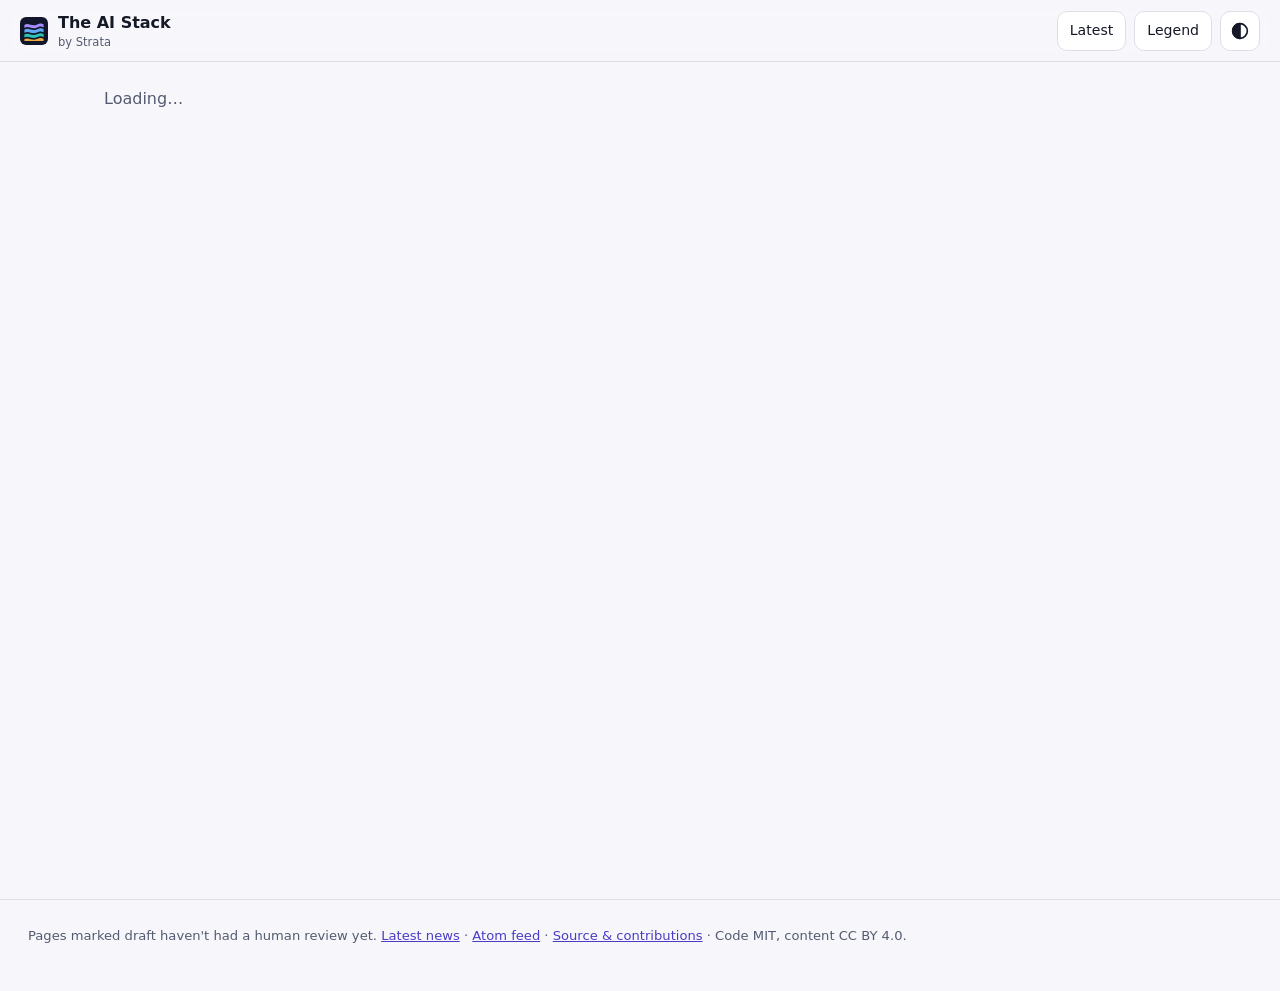
==== commit 36b017fb: "M7: quiz, accessibility and phone fixes, lighter start-up, nine-layer social card - Expertise check " ====
--- a/site/index.html
+++ b/site/index.html
@@ -13,7 +13,9 @@
   <meta property="og:title" content="The AI Stack · Strata">
   <meta property="og:description" content="A visual, layered explainer of the AI and LLM world, from power and chips to agents and apps, at the depth you choose.">
   <meta property="og:url" content="https://hmussana.github.io/Strata/">
-  <meta name="twitter:card" content="summary">
+  <meta property="og:image" content="https://hmussana.github.io/Strata/assets/social-card-stack.png">
+  <meta property="og:image:alt" content="The AI Stack by Strata: the whole AI world in nine layers, from Physical &amp; Energy up to Applications &amp; Interfaces.">
+  <meta name="twitter:card" content="summary_large_image">
   <link rel="icon" href="assets/icon.svg" type="image/svg+xml">
   <link rel="apple-touch-icon" href="assets/icon-192.png">
   <link rel="alternate" type="application/atom+xml" title="Strata news feed" href="feed.xml">
--- a/site/next/next.css
+++ b/site/next/next.css
@@ -207,7 +207,7 @@
 .depth-body { max-width: 760px; }
 .depth-body p { font-size: 1.04rem; }
 .predict { margin: 22px 0; border: 1px solid var(--border); border-left: 5px solid var(--accent); border-radius: var(--radius); padding: 14px 16px; background: var(--surface); max-width: 760px; }
-.predict h3 { display: flex; align-items: center; gap: 8px; font-size: .78rem; text-transform: uppercase; letter-spacing: .1em; color: var(--accent-ink); }
+.predict h2 { display: flex; align-items: center; gap: 8px; font-size: .78rem; text-transform: uppercase; letter-spacing: .1em; color: var(--accent-ink); }
 .predict .q { font-weight: 650; font-size: 1.02rem; }
 .predict .opts { display: grid; gap: 6px; margin: 10px 0; }
 .predict button.opt { text-align: left; padding: 10px 12px; min-height: 44px; border-radius: 10px; border: 1px solid var(--border); background: var(--surface-2); cursor: pointer; }
@@ -228,7 +228,7 @@
 /* ---------- diagrams ---------- */
 .diagram { margin: 16px 0; max-width: 820px; }
 .dg-scroll { overflow-x: auto; background: var(--surface-2); border-radius: 10px; padding: 14px; }
-.dg-svg { display: block; width: 100%; min-width: 520px; height: auto; font-family: var(--font); }
+.dg-svg { display: block; width: 100%; min-width: 620px; height: auto; font-family: var(--font); }
 .diagram figcaption { font-size: .82rem; color: var(--muted); margin-top: 6px; }
 .dg-box { fill: var(--surface); stroke: var(--border); stroke-width: 1.3; }
 .dg-label { fill: var(--text); font-weight: 650; }
@@ -329,8 +329,8 @@
 .meter-cells i { width: 14px; height: 8px; border-radius: 2px; background: var(--surface-2); border: 1px solid var(--border); }
 .meter-cells i.on { background: var(--accent-ink); border-color: var(--accent-ink); }
 
-.news { display: grid; grid-template-columns: 34px 12px minmax(0, 1fr); align-items: center; gap: 6px; width: 100%; }
-.news-n { font-variant-numeric: tabular-nums; font-weight: 700; text-align: right; font-size: .88rem; }
+.news { display: grid; grid-template-columns: minmax(34px, max-content) 12px minmax(0, 1fr); align-items: center; gap: 6px; width: 100%; }
+.news-n { white-space: nowrap; font-variant-numeric: tabular-nums; font-weight: 700; text-align: right; font-size: .88rem; }
 .news-bar { width: 100%; height: 10px; display: block; }
 .news-bar .track { fill: var(--surface-2); }
 .news-bar .fill { fill: var(--muted); }
@@ -521,8 +521,8 @@
 .cm-edge, .cm-label { transition: opacity .2s; }
 .cm-edge.cm-x .dg-edge { opacity: .7; }
 .cm-label rect { fill: var(--surface); stroke: var(--border); }
-.cm-label text { fill: var(--muted); font-size: 11.5px; font-weight: 600; }
-.cm-band { fill: var(--muted); font-size: 10.5px; font-weight: 750; letter-spacing: .12em; }
+.cm-label text { fill: var(--muted); font-size: 12.5px; font-weight: 600; }
+.cm-band { fill: var(--muted); font-size: 12.5px; font-weight: 750; letter-spacing: .12em; }
 .cm-svg.cm-dim .cm-node:not(.is-hi) { opacity: .28; }
 .cm-svg.cm-dim .cm-edge:not(.is-hi), .cm-svg.cm-dim .cm-label:not(.is-hi) { opacity: .12; }
 .cm-edge.is-hi .dg-edge { stroke: var(--text); opacity: 1; }
@@ -548,7 +548,7 @@
 .cm-text .rel-list li.is-hi { background: var(--c-soft); }
 .cm-show { display: none; justify-self: start; }
 @media (max-width: 900px) {
-  .cm-wrap { grid-template-columns: 1fr; }
+  .cm-wrap { grid-template-columns: minmax(0, 1fr); }
   .cm-panel { position: static; }
 }
 /* phones: the readable text list leads; the map (wider than the screen) opens on request */
@@ -609,7 +609,7 @@
 
 /* ---------- M4: D3/D4 extras ---------- */
 .tasks, .tradeoffs { margin: 16px 0; padding: 12px 16px; border-radius: var(--radius); border: 1px solid var(--border); background: var(--surface); }
-.tasks h3, .tradeoffs h3 { display: flex; align-items: center; gap: 8px; margin: 0 0 6px; font-size: .78rem; text-transform: uppercase; letter-spacing: .1em; color: var(--muted); }
+.tasks h2, .tradeoffs h2 { display: flex; align-items: center; gap: 8px; margin: 0 0 6px; font-size: .78rem; text-transform: uppercase; letter-spacing: .1em; color: var(--muted); }
 .tasks ol, .tradeoffs ul { margin: 0; padding-left: 1.3em; display: grid; gap: 4px; }
 .code-fig { margin: 16px 0; }
 .code-fig figcaption { font-size: .78rem; color: var(--muted); margin-bottom: 4px; }
@@ -736,3 +736,108 @@
 .xk-vocab .xk-new { border-color: var(--c); color: var(--c-ink); font-weight: 700; }
 .xp-table tr.xk-next th, .xp-table tr.xk-next td { background: var(--c-soft); }
 .xp-table caption.small { caption-side: top; text-align: left; padding-bottom: 4px; }
+
+@media (max-width: 700px) {
+  .xr-tick { font-size: 23px; } /* the chart scales down on phones; keep ticks near 13px on screen */
+}
+.type-scale .ts-h1, .type-scale .ts-h2, .type-scale .ts-h3 { font-weight: 700; line-height: 1.2; margin: 0 0 .4em; letter-spacing: -.01em; }
+.type-scale .ts-h1 { font-size: clamp(1.6rem, 3.4vw, 2.3rem); }
+.type-scale .ts-h2 { font-size: clamp(1.25rem, 2.4vw, 1.6rem); }
+.type-scale .ts-h3 { font-size: 1.08rem; }
+
+/* M7: phone readability and touch targets */
+.z1-title a { min-height: 26px; }
+footer.site a { display: inline-block; padding: 5px 0; }
+.xa input[type="checkbox"] { width: 24px; height: 24px; }
+@media (max-width: 720px) {
+  .table { display: block; overflow-x: auto; }
+  .xq-svg text { font-size: 17px; }
+}
+/* ---------- M7 expertise check (#/quiz) ---------- */
+.qz { max-width: 760px; }
+.qz-card {
+  border: 1px solid var(--border); border-left: 5px solid var(--c, var(--accent)); border-radius: var(--radius);
+  background: var(--surface); padding: 16px 18px; margin: 0 0 18px; min-width: 0;
+}
+.qz-title { display: flex; align-items: center; gap: 8px; flex-wrap: wrap; margin: 0 0 6px; font-size: 1.15rem; }
+.qz-actions { display: flex; flex-wrap: wrap; gap: 10px; margin-top: 14px; }
+.qz [tabindex="-1"]:focus { outline: none; }
+.qz [tabindex="-1"]:focus-visible { outline: 2px solid var(--focus); outline-offset: 3px; border-radius: 4px; }
+.qz-card, .qz-count, .qz-score { scroll-margin-top: calc(var(--bar-h, 62px) + 12px); }
+
+/* start: scope picker */
+.qz-scopes { list-style: none; margin: 0; padding: 0; display: grid; grid-template-columns: repeat(auto-fill, minmax(min(100%, 230px), 1fr)); gap: 8px; }
+.qz-scope {
+  width: 100%; min-height: 56px; display: flex; flex-direction: column; align-items: flex-start; gap: 4px; text-align: left;
+  padding: 10px 12px; border: 1px solid var(--border); border-left: 5px solid var(--c, var(--border)); border-radius: 10px;
+  background: var(--surface); color: var(--text); font: inherit; cursor: pointer;
+}
+.qz-scope:hover { background: var(--c-soft, var(--surface-2)); }
+.qz-scope-name { display: flex; align-items: center; gap: 8px; font-weight: 650; }
+.qz-all { display: inline-grid; place-items: center; min-width: 34px; height: 26px; border-radius: 7px; background: var(--c-soft); color: var(--c-ink); border: 1.5px solid var(--c); }
+
+/* one question */
+.qz-top { display: flex; flex-wrap: wrap; align-items: center; justify-content: space-between; gap: 6px 12px; }
+.qz-count { margin: 0; font-size: .78rem; text-transform: uppercase; letter-spacing: .1em; color: var(--muted); }
+.qz-where { display: inline-flex; align-items: center; gap: 6px; color: var(--muted); }
+.qz-progress { display: block; width: 100%; height: 6px; margin: 10px 0 4px; accent-color: var(--c, var(--accent)); }
+.qz-fs { border: 0; margin: 0; padding: 0; min-width: 0; }
+.qz-q { padding: 0; margin: 10px 0 12px; font-weight: 650; font-size: 1.05rem; line-height: 1.4; }
+.qz-opts { display: grid; gap: 8px; }
+.qz-opt {
+  display: grid; grid-template-columns: auto minmax(0, 1fr); align-items: center; gap: 4px 10px; min-height: 44px;
+  padding: 8px 12px; border: 1px solid var(--border); border-radius: 10px; background: var(--surface-2); color: var(--text); cursor: pointer;
+}
+.qz-opt input { width: 20px; height: 20px; margin: 0; accent-color: var(--c-ink, var(--accent-ink)); cursor: pointer; }
+.qz-opt:hover { border-color: var(--c, var(--accent)); }
+.qz-opt:has(input:checked) { border-color: var(--c-ink, var(--accent-ink)); background: var(--surface); box-shadow: inset 0 0 0 1px var(--c-ink, var(--accent-ink)); }
+.qz-opt:has(input:focus-visible) { outline: 2px solid var(--focus); outline-offset: 2px; }
+.qz-opt-text { overflow-wrap: anywhere; }
+.qz-mark { grid-column: 2; font-size: .8rem; font-weight: 700; }
+.qz-mark:empty { display: none; }
+.qz-fs:disabled .qz-opt, .qz-fs:disabled .qz-opt input { cursor: default; }
+.qz-fs:disabled .qz-opt:not(.is-correct):not(.is-wrong) { opacity: .7; }
+.qz-fs .qz-opt.is-correct { border-color: var(--l5); background: var(--l5-soft); box-shadow: none; }
+.qz-opt.is-correct .qz-mark { color: var(--l5-ink); }
+.qz-fs .qz-opt.is-wrong { border-color: var(--l2); background: var(--l2-soft); box-shadow: none; }
+.qz-opt.is-wrong .qz-mark { color: var(--l2-ink); }
+.qz-hint { color: var(--l2-ink); margin: 10px 0 0; }
+.qz-feedback { margin-top: 14px; padding-top: 12px; border-top: 1px dashed var(--border); }
+.qz-feedback p { margin: 0 0 8px; overflow-wrap: anywhere; }
+.qz-verdict { font-weight: 750; font-size: 1.05rem; }
+.qz-feedback.is-right .qz-verdict { color: var(--l5-ink); }
+.qz-feedback.is-wrong .qz-verdict { color: var(--l2-ink); }
+.qz-feedback a { display: inline-flex; align-items: center; gap: 6px; min-height: 40px; }
+
+/* end */
+.qz-score { margin: 0 0 4px; font-size: 1.6rem; }
+.qz-breakdown, .qz-revisit { list-style: none; margin: 0; padding: 0; display: grid; gap: 6px; }
+.qz-breakdown li { display: flex; align-items: center; justify-content: space-between; gap: 10px; padding: 4px 0; border-bottom: 1px solid var(--border); }
+.qz-breakdown a { display: inline-flex; align-items: center; gap: 8px; min-height: 40px; color: var(--text); text-decoration: none; min-width: 0; }
+.qz-breakdown a:hover { text-decoration: underline; }
+.qz-frac { font-variant-numeric: tabular-nums; font-weight: 650; white-space: nowrap; }
+.qz-revisit a {
+  display: flex; align-items: center; gap: 10px; min-height: 44px; padding: 6px 12px; border-radius: 10px;
+  border: 1px solid var(--border); border-left: 5px solid var(--c); background: var(--c-soft); color: var(--text); text-decoration: none;
+}
+.qz-revisit a:hover { border-color: var(--c); }
+
+/* entry point on a layer view */
+.qz-entry { margin: 14px 0 0; }
+
+@media (max-width: 480px) {
+  .qz-card { padding: 14px 12px; }
+  .qz-actions .btn, .qz-actions .btn-ghost { flex: 1 1 100%; justify-content: center; }
+}
+@media (prefers-reduced-motion: reduce) {
+  .qz * { transition: none !important; animation: none !important; }
+}
+.qz-entry .btn-ghost { justify-content: flex-start; text-align: left; padding-top: 6px; padding-bottom: 6px; }
+@media (max-width: 480px) {
+  .bar-actions { gap: 6px; margin-left: auto; }
+  .bar-actions .btn-ghost { padding: 0 10px; font-size: .88rem; }
+  .bar .brand strong { font-size: .98rem; }
+}
+@media (max-width: 400px) {
+  .bar .brand > span { display: none; } /* logo only; the link keeps its aria-label */
+}
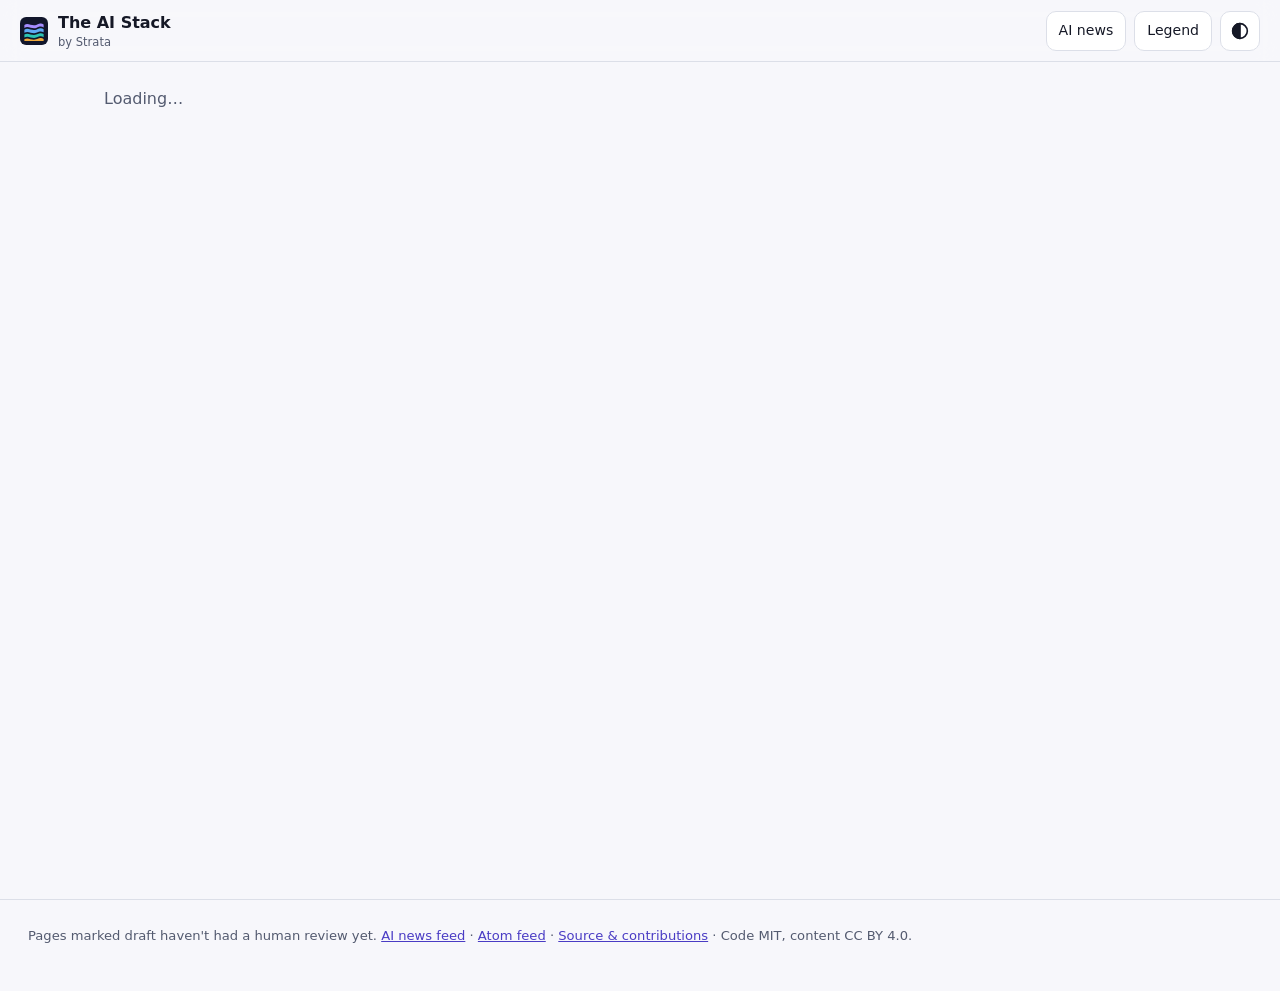
==== commit a9bc4e7c: "Explain what Strata is on the landing page; rename Latest to AI news - Landing page opens with a sho" ====
--- a/site/index.html
+++ b/site/index.html
@@ -33,7 +33,7 @@
     </a>
     <nav class="crumbs" id="crumbs" aria-label="Breadcrumb"></nav>
     <div class="bar-actions">
-      <a class="btn-ghost" href="latest/">Latest</a>
+      <a class="btn-ghost" href="news/" title="Live AI news, refreshed every three hours">AI news</a>
       <a class="btn-ghost" href="#/legend">Legend</a>
       <button class="icon-btn" id="theme" type="button" aria-label="Toggle light or dark theme"></button>
     </div>
@@ -43,6 +43,6 @@
     <main id="view" tabindex="-1"><p class="muted">Loading…</p></main>
   </div>
   <div class="sr-only" aria-live="polite" id="announce"></div>
-  <footer class="site">Pages marked draft haven't had a human review yet. <a href="latest/">Latest news</a> · <a href="feed.xml">Atom feed</a> · <a href="https://github.com/hmussana/Strata">Source &amp; contributions</a> · Code MIT, content CC BY 4.0.</footer>
+  <footer class="site">Pages marked draft haven't had a human review yet. <a href="news/">AI news feed</a> · <a href="feed.xml">Atom feed</a> · <a href="https://github.com/hmussana/Strata">Source &amp; contributions</a> · Code MIT, content CC BY 4.0.</footer>
 </body>
 </html>
--- a/site/next/next.css
+++ b/site/next/next.css
@@ -841,3 +841,23 @@
 @media (max-width: 400px) {
   .bar .brand > span { display: none; } /* logo only; the link keeps its aria-label */
 }
+
+/* landing intro: what Strata is and how to use it */
+.intro { display: grid; grid-template-columns: minmax(0, 1.1fr) minmax(0, 1fr) auto; gap: 10px 28px; align-items: start;
+  background: var(--surface); border: 1px solid var(--border); border-left: 4px solid var(--accent); border-radius: var(--radius);
+  padding: 14px 18px; margin: 0 0 14px; }
+.intro[hidden] { display: none; }
+.intro h2 { font-size: 1.05rem; margin: 0 0 4px; }
+.intro h2:focus { outline: none; }
+.intro p { margin: 0; font-size: .93rem; }
+.intro-steps { margin: 0; padding-left: 1.2em; font-size: .93rem; display: grid; gap: 3px; }
+.intro-hide { white-space: nowrap; }
+@media (max-width: 980px) {
+  .intro { grid-template-columns: minmax(0, 1fr); }
+  .intro-hide { justify-self: start; }
+}
+/* with the intro showing, the landing scrolls instead of squeezing the layer rows into one screen */
+.z0:has(> .intro:not([hidden])) { height: auto; min-height: 0; }
+.z0:has(> .intro:not([hidden])) .land-rows { height: auto; }
+.z0:has(> .intro:not([hidden])) .land-row { flex: none; min-height: 46px; }
+.z0:has(> .intro:not([hidden])) .cc-band { height: auto; }
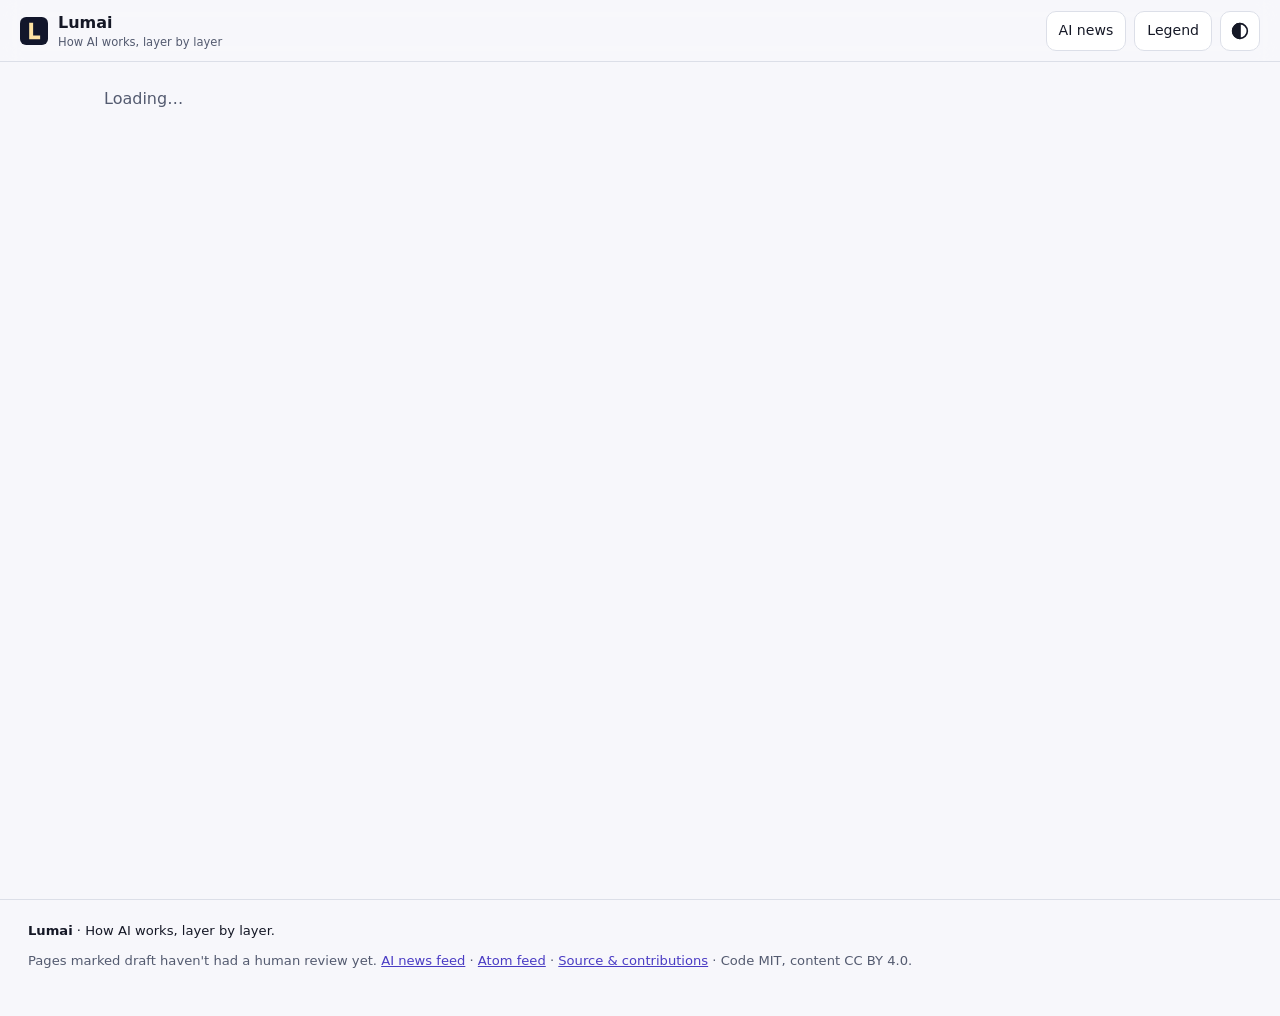
==== commit 33c3321b: "Rebrand Strata to Lumai The site is now Lumai ("How AI works, layer by layer.") and the nine-layer s" ====
--- a/site/index.html
+++ b/site/index.html
@@ -5,20 +5,25 @@
   <meta name="viewport" content="width=device-width, initial-scale=1">
   <meta http-equiv="Content-Security-Policy" content="default-src 'self'; script-src 'self'; style-src 'self'; img-src 'self' data:; connect-src 'self'; base-uri 'none'; form-action 'none'">
   <meta name="referrer" content="no-referrer">
-  <title>The AI Stack · Strata</title>
-  <meta name="description" content="A visual, layered explainer of the AI and LLM world, from power and chips to agents and apps, at the depth you choose.">
+  <title>Lumai · How AI works, layer by layer</title>
+  <meta name="description" content="Lumai shows how AI works, layer by layer: a visual explainer of the Lumai Model, from power and chips to agents and apps, at the depth you choose.">
   <meta name="theme-color" content="#0d1020">
-  <link rel="canonical" href="https://hmussana.github.io/Strata/">
+  <link rel="canonical" href="https://lumai.how/">
+  <link rel="manifest" href="manifest.webmanifest">
   <meta property="og:type" content="website">
-  <meta property="og:title" content="The AI Stack · Strata">
-  <meta property="og:description" content="A visual, layered explainer of the AI and LLM world, from power and chips to agents and apps, at the depth you choose.">
-  <meta property="og:url" content="https://hmussana.github.io/Strata/">
-  <meta property="og:image" content="https://hmussana.github.io/Strata/assets/social-card-stack.png">
-  <meta property="og:image:alt" content="The AI Stack by Strata: the whole AI world in nine layers, from Physical &amp; Energy up to Applications &amp; Interfaces.">
+  <meta property="og:site_name" content="Lumai">
+  <meta property="og:title" content="Lumai · How AI works, layer by layer">
+  <meta property="og:description" content="Lumai shows how AI works, layer by layer: a visual explainer of the Lumai Model, from power and chips to agents and apps, at the depth you choose.">
+  <meta property="og:url" content="https://lumai.how/">
+  <meta property="og:image" content="https://lumai.how/assets/social-card-stack.png">
+  <meta property="og:image:alt" content="Lumai: how AI works, layer by layer. The Lumai Model's nine layers, from Physical &amp; Energy up to Applications &amp; Interfaces.">
   <meta name="twitter:card" content="summary_large_image">
+  <meta name="twitter:title" content="Lumai · How AI works, layer by layer">
+  <meta name="twitter:description" content="Lumai shows how AI works, layer by layer: a visual explainer of the Lumai Model, from power and chips to agents and apps, at the depth you choose.">
+  <meta name="twitter:image" content="https://lumai.how/assets/social-card-stack.png">
   <link rel="icon" href="assets/icon.svg" type="image/svg+xml">
   <link rel="apple-touch-icon" href="assets/icon-192.png">
-  <link rel="alternate" type="application/atom+xml" title="Strata news feed" href="feed.xml">
+  <link rel="alternate" type="application/atom+xml" title="Lumai news feed" href="feed.xml">
   <link rel="stylesheet" href="next/next.css">
   <script src="next/legacy.js"></script>
   <script src="next/theme-init.js"></script>
@@ -27,9 +32,9 @@
 <body>
   <a class="skip" href="#view">Skip to content</a>
   <header class="bar">
-    <a class="brand" href="#/" aria-label="The AI Stack, landscape">
+    <a class="brand" href="#/" aria-label="Lumai home: the landscape">
       <img src="assets/icon.svg" width="28" height="28" alt="">
-      <span><strong>The AI Stack</strong><span class="brand-sub">by Strata</span></span>
+      <span><strong>Lumai</strong><span class="brand-sub">How AI works, layer by layer</span></span>
     </a>
     <nav class="crumbs" id="crumbs" aria-label="Breadcrumb"></nav>
     <div class="bar-actions">
@@ -43,6 +48,6 @@
     <main id="view" tabindex="-1"><p class="muted">Loading…</p></main>
   </div>
   <div class="sr-only" aria-live="polite" id="announce"></div>
-  <footer class="site">Pages marked draft haven't had a human review yet. <a href="news/">AI news feed</a> · <a href="feed.xml">Atom feed</a> · <a href="https://github.com/hmussana/Strata">Source &amp; contributions</a> · Code MIT, content CC BY 4.0.</footer>
+  <footer class="site"><p class="foot-tag"><strong>Lumai</strong> · How AI works, layer by layer.</p>Pages marked draft haven't had a human review yet. <a href="news/">AI news feed</a> · <a href="feed.xml">Atom feed</a> · <a href="https://github.com/hmussana/Strata">Source &amp; contributions</a> · Code MIT, content CC BY 4.0.</footer>
 </body>
 </html>
--- a/site/next/next.css
+++ b/site/next/next.css
@@ -1,4 +1,4 @@
-/* The AI Stack: visual grammar.
+/* Lumai: visual grammar.
    Each layer has three tokens per theme: --lN (fill, strokes, bands), --lN-ink (text-safe, WCAG AA on bg,
    surface and soft), --lN-soft (tinted background). Colour never carries meaning alone: every use is paired
    with the layer number, icon or name. Cross-cutting concerns share one neutral (--cc) plus distinct icons. */
@@ -264,6 +264,22 @@
 .type-scale > * { margin: 4px 0; }
 
 footer.site { padding: 20px 28px 40px; color: var(--muted); font-size: .82rem; border-top: 1px solid var(--border); }
+.foot-tag { margin: 0 0 4px; color: var(--text); }
+.z0-head .tagline { margin: 0 0 2px; font-size: .95rem; font-weight: 600; color: var(--accent-ink); }
+
+/* ---------- Lumai light motif ----------
+   A soft band of light that travels down the page once when the reader zooms in (app.js shine()). It is neutral
+   light layered over the per-layer colours, never a replacement for them, and never runs under reduced motion. */
+:root { --beam: rgba(255, 226, 160, .30); --beam-blend: multiply; }
+:root[data-theme="dark"] { --beam: rgba(255, 244, 214, .16); --beam-blend: screen; }
+.beam { position: fixed; inset: 0; pointer-events: none; z-index: 40; overflow: hidden; display: none; }
+.beam.is-on { display: block; }
+.beam::before { content: ""; position: absolute; left: -10%; right: -10%; top: 0; height: 38vh;
+  background: radial-gradient(60% 50% at 50% 50%, var(--beam), transparent 70%); mix-blend-mode: var(--beam-blend);
+  transform: translateY(-40vh); }
+.beam.is-on::before { animation: lumai-beam .9s cubic-bezier(.3, .6, .3, 1) both; }
+@keyframes lumai-beam { 0% { transform: translateY(-40vh); opacity: 0; } 20% { opacity: 1; } 100% { transform: translateY(100vh); opacity: 0; } }
+@media (prefers-reduced-motion: reduce) { .beam { display: none !important; } }
 
 /* ---------- view transitions ---------- */
 ::view-transition-old(root), ::view-transition-new(root) { animation-duration: .22s; }
@@ -842,7 +858,7 @@
   .bar .brand > span { display: none; } /* logo only; the link keeps its aria-label */
 }
 
-/* landing intro: what Strata is and how to use it */
+/* landing intro: what Lumai is and how to use it */
 .intro { display: grid; grid-template-columns: minmax(0, 1.1fr) minmax(0, 1fr) auto; gap: 10px 28px; align-items: start;
   background: var(--surface); border: 1px solid var(--border); border-left: 4px solid var(--accent); border-radius: var(--radius);
   padding: 14px 18px; margin: 0 0 14px; }
@@ -861,3 +877,80 @@
 .z0:has(> .intro:not([hidden])) .land-rows { height: auto; }
 .z0:has(> .intro:not([hidden])) .land-row { flex: none; min-height: 46px; }
 .z0:has(> .intro:not([hidden])) .cc-band { height: auto; }
+
+/* landing explainer film (explainer.js): scenes are cumulative classes .on1…on6 on .ex */
+.intro.has-film { grid-template-columns: minmax(0, 1.25fr) minmax(0, 1fr); gap: 14px 28px; align-items: center; }
+.intro-side { display: grid; gap: 12px; align-content: start; }
+.ex { margin: 0; display: grid; gap: 6px; }
+.ex-svg { display: block; width: 100%; height: auto; background: var(--surface-2); border-radius: 10px; font-family: var(--font); }
+.ex-cap { min-height: 2.9em; font-size: .93rem; font-weight: 600; margin: 2px 2px 0; }
+.ex-ctl { display: flex; align-items: center; gap: 10px; }
+.ex-play { min-width: 64px; }
+.ex-steps { display: flex; gap: 4px; flex: 1; }
+.ex-step { flex: 1; min-width: 24px; height: 24px; padding: 0; border: 0; background: none; cursor: pointer; display: grid; align-items: center; }
+.ex-step span { display: block; height: 4px; border-radius: 2px; background: var(--border); }
+.ex-step.is-done span, .ex-step.is-on span { background: var(--accent); }
+.ex-step.is-on span { box-shadow: 0 0 0 2px color-mix(in srgb, var(--accent) 30%, transparent); }
+.ex-step:focus-visible { outline: 2px solid var(--focus); outline-offset: 1px; border-radius: 4px; }
+.ex.is-cut *, .ex.is-cut { transition: none !important; }
+
+.ex-svg g, .ex-svg line, .ex-svg path { transform-box: fill-box; transform-origin: center; }
+/* 1: headlines arrive, scattered */
+.ex-chip { opacity: 0; transform: translate(var(--x1), var(--y1)) scale(.85); transform-origin: 0 0; transform-box: view-box;
+  transition: opacity .5s var(--d), transform .6s var(--d); }
+.ex-chip-bg { fill: var(--surface); stroke: var(--border); }
+.ex-chip-dot { fill: var(--muted); transition: fill .4s; }
+.ex-chip-line { fill: var(--border); }
+.ex.on1 .ex-chip { opacity: 1; transform: translate(var(--x1), var(--y1)) scale(1); }
+/* 2: each headline flies into its layer, the stack builds bottom-up */
+.ex.on2 .ex-chip { opacity: 0; transform: translate(var(--x2), var(--y2)) scale(.3);
+  transition: transform 1s cubic-bezier(.6, 0, .3, 1) calc(var(--d) / 2), opacity .35s calc(900ms + var(--d) / 2); }
+.ex.on2 .ex-chip-dot { fill: var(--c); }
+.ex-bar { opacity: 0; transform: scaleX(.2); transition: opacity .5s, transform .6s cubic-bezier(.3, 1.3, .5, 1); }
+.ex.on2 .ex-bar { opacity: 1; transform: none; transition-delay: calc(500ms + var(--d)); }
+.ex-bar-bg { fill: var(--c-soft); stroke: var(--c); stroke-width: 1.5; }
+.ex-bar-n, .ex-bar-t { fill: var(--c-ink); font-size: 13px; opacity: 0; transition: opacity .5s calc(var(--d) * 1.2); }
+.ex-bar-n { font-weight: 700; font-size: 11px; }
+/* 3: the layers get their names */
+.ex.on3 .ex-bar-n, .ex.on3 .ex-bar-t { opacity: 1; }
+/* 4: zoom into one layer's map */
+.ex-stack { transition: transform .9s cubic-bezier(.6, 0, .3, 1), opacity .6s; }
+.ex.on4 .ex-stack { transform: translateX(-175px); transform-box: view-box; }
+.ex.on4 .ex-bar:not(.is-focus) { opacity: .3; transition-delay: 0s; }
+.ex.on4 .ex-bar.is-focus .ex-bar-bg { stroke-width: 3; }
+.ex-link { fill: none; stroke: var(--l5); stroke-width: 2; stroke-dasharray: 120; stroke-dashoffset: 120; opacity: 0; transition: stroke-dashoffset .8s .8s, opacity .3s .8s; }
+.ex.on4 .ex-link { stroke-dashoffset: 0; opacity: 1; }
+.ex-map { opacity: 1; transition: opacity .5s; }
+.ex-node { opacity: 0; transform: scale(.7); transition: opacity .4s calc(900ms + var(--d)), transform .5s cubic-bezier(.3, 1.4, .5, 1) calc(900ms + var(--d)); }
+.ex-node rect { fill: var(--surface); stroke: var(--c); stroke-width: 1.5; }
+.ex-node text { fill: var(--text); font-size: 12.5px; }
+.ex-edge { stroke: var(--c); stroke-width: 1.5; opacity: 0; transition: opacity .6s 1.7s; }
+.ex.on4 .ex-node { opacity: 1; transform: none; }
+.ex.on4 .ex-edge { opacity: .5; }
+/* 5: open one idea and choose a depth */
+.ex.on5 .ex-map, .ex.on5 .ex-link { opacity: 0; transition-delay: 0s; }
+.ex-card { opacity: 0; transform: translateY(14px) scale(.96); transition: opacity .5s .3s, transform .6s .3s; }
+.ex-card-bg { fill: var(--surface); stroke: var(--c); stroke-width: 2; }
+.ex-card-k { fill: var(--c-ink); font-size: 12px; font-weight: 700; letter-spacing: .04em; text-transform: uppercase; }
+.ex-card-t { fill: var(--text); font-size: 19px; font-weight: 700; }
+.ex-depth circle { fill: var(--surface); stroke: var(--c); stroke-width: 2; transition: fill .35s var(--d); }
+.ex-depth-n { fill: var(--c-ink); font-size: 12px; font-weight: 700; text-anchor: middle; transition: fill .35s var(--d); }
+.ex-depth-t { fill: var(--muted); font-size: 11.5px; text-anchor: middle; }
+.ex.on5 .ex-card { opacity: 1; transform: none; }
+.ex.on5 .ex-depth circle { fill: var(--c); }
+.ex.on5 .ex-depth-n { fill: var(--surface); }
+/* 6: who it is for */
+.ex.on6 .ex-stack, .ex.on6 .ex-card { opacity: 0; transition: opacity .5s; }
+.ex-end { opacity: 0; transition: opacity .6s .5s; }
+.ex.on6 .ex-end { opacity: 1; }
+.ex-brand { fill: var(--text); font-size: 44px; font-weight: 800; text-anchor: middle; letter-spacing: -.01em; }
+.ex-tag { fill: var(--muted); font-size: 18px; text-anchor: middle; }
+.ex-person { opacity: 0; transform: translateY(10px); transition: opacity .5s calc(500ms + var(--d)), transform .5s calc(500ms + var(--d)); }
+.ex-person circle, .ex-person path { fill: var(--c); }
+.ex-person text { fill: var(--text); font-size: 13.5px; text-anchor: middle; }
+.ex.on6 .ex-person { opacity: 1; transform: none; }
+@media (max-width: 980px) { .intro.has-film { grid-template-columns: minmax(0, 1fr); } }
+@media (prefers-reduced-motion: reduce) { .ex *, .ex { transition: none !important; } }
+.intro-side .intro-hide { justify-self: start; }
+/* phones: the film's labels are illustrative (the HTML caption carries the message), so give it every pixel */
+@media (max-width: 480px) { .intro.has-film { padding: 10px; } .ex-svg { border-radius: 8px; } }
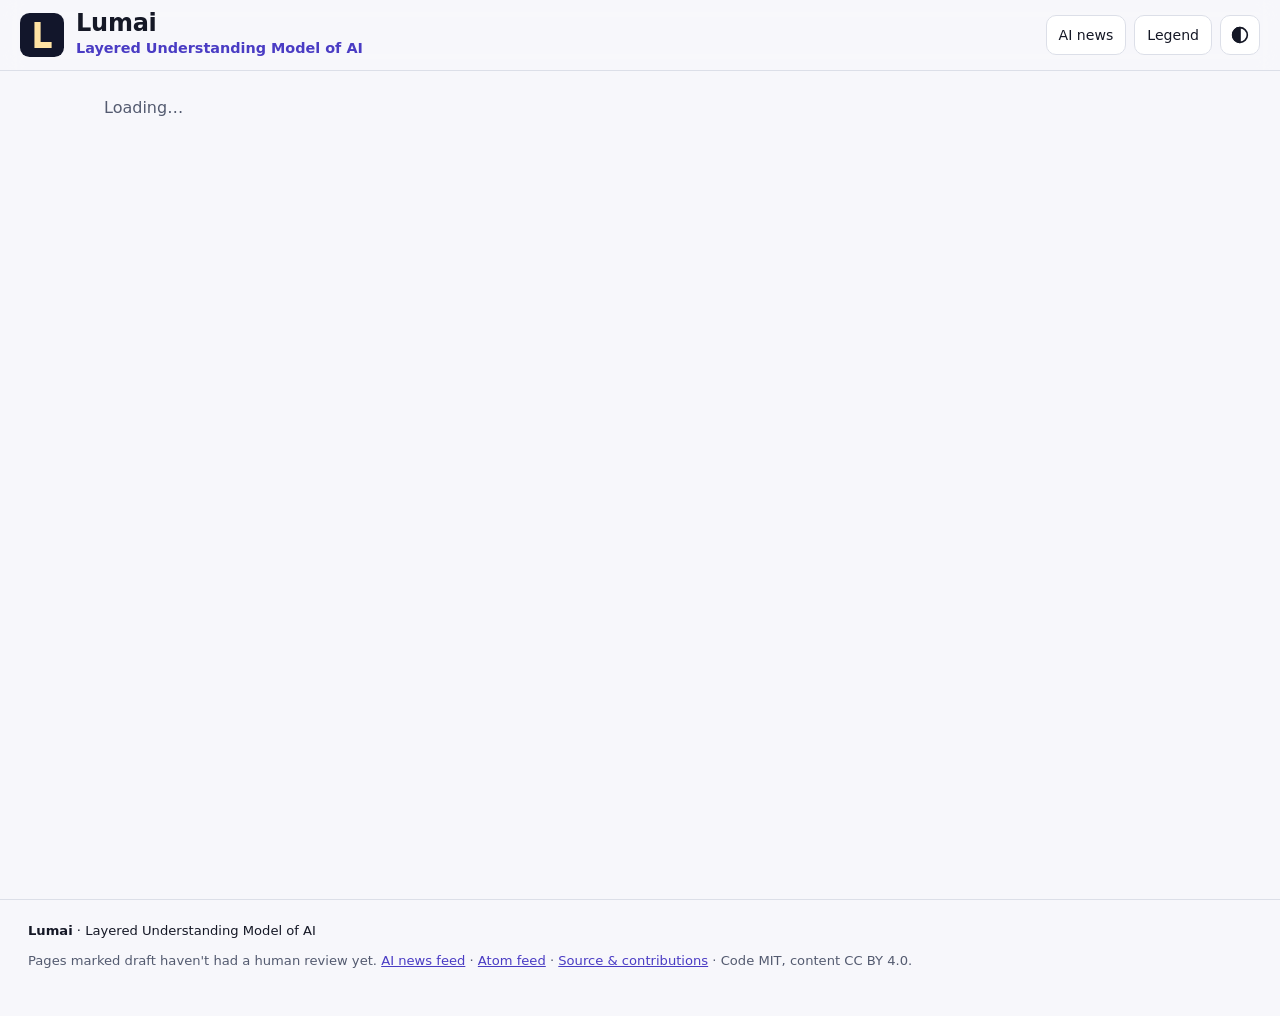
==== commit 4b2fd156: "Landing: film-first hero, Lumai tagline is the model name - Tagline is now "Layered Understanding Mo" ====
--- a/site/index.html
+++ b/site/index.html
@@ -5,21 +5,21 @@
   <meta name="viewport" content="width=device-width, initial-scale=1">
   <meta http-equiv="Content-Security-Policy" content="default-src 'self'; script-src 'self'; style-src 'self'; img-src 'self' data:; connect-src 'self'; base-uri 'none'; form-action 'none'">
   <meta name="referrer" content="no-referrer">
-  <title>Lumai · How AI works, layer by layer</title>
-  <meta name="description" content="Lumai shows how AI works, layer by layer: a visual explainer of the Lumai Model, from power and chips to agents and apps, at the depth you choose.">
+  <title>Lumai · Layered Understanding Model of AI</title>
+  <meta name="description" content="Lumai, the Layered Understanding Model of AI: a visual explainer of how AI works, from power and chips to agents and apps, at the depth you choose.">
   <meta name="theme-color" content="#0d1020">
   <link rel="canonical" href="https://lumai.how/">
   <link rel="manifest" href="manifest.webmanifest">
   <meta property="og:type" content="website">
   <meta property="og:site_name" content="Lumai">
-  <meta property="og:title" content="Lumai · How AI works, layer by layer">
-  <meta property="og:description" content="Lumai shows how AI works, layer by layer: a visual explainer of the Lumai Model, from power and chips to agents and apps, at the depth you choose.">
+  <meta property="og:title" content="Lumai · Layered Understanding Model of AI">
+  <meta property="og:description" content="Lumai, the Layered Understanding Model of AI: a visual explainer of how AI works, from power and chips to agents and apps, at the depth you choose.">
   <meta property="og:url" content="https://lumai.how/">
   <meta property="og:image" content="https://lumai.how/assets/social-card-stack.png">
-  <meta property="og:image:alt" content="Lumai: how AI works, layer by layer. The Lumai Model's nine layers, from Physical &amp; Energy up to Applications &amp; Interfaces.">
+  <meta property="og:image:alt" content="Lumai, the Layered Understanding Model of AI: nine layers, from Physical &amp; Energy up to Applications &amp; Interfaces.">
   <meta name="twitter:card" content="summary_large_image">
-  <meta name="twitter:title" content="Lumai · How AI works, layer by layer">
-  <meta name="twitter:description" content="Lumai shows how AI works, layer by layer: a visual explainer of the Lumai Model, from power and chips to agents and apps, at the depth you choose.">
+  <meta name="twitter:title" content="Lumai · Layered Understanding Model of AI">
+  <meta name="twitter:description" content="Lumai, the Layered Understanding Model of AI: a visual explainer of how AI works, from power and chips to agents and apps, at the depth you choose.">
   <meta name="twitter:image" content="https://lumai.how/assets/social-card-stack.png">
   <link rel="icon" href="assets/icon.svg" type="image/svg+xml">
   <link rel="apple-touch-icon" href="assets/icon-192.png">
@@ -34,7 +34,7 @@
   <header class="bar">
     <a class="brand" href="#/" aria-label="Lumai home: the landscape">
       <img src="assets/icon.svg" width="28" height="28" alt="">
-      <span><strong>Lumai</strong><span class="brand-sub">How AI works, layer by layer</span></span>
+      <span><strong>Lumai</strong><span class="brand-sub">Layered Understanding Model of AI</span></span>
     </a>
     <nav class="crumbs" id="crumbs" aria-label="Breadcrumb"></nav>
     <div class="bar-actions">
@@ -48,6 +48,6 @@
     <main id="view" tabindex="-1"><p class="muted">Loading…</p></main>
   </div>
   <div class="sr-only" aria-live="polite" id="announce"></div>
-  <footer class="site"><p class="foot-tag"><strong>Lumai</strong> · How AI works, layer by layer.</p>Pages marked draft haven't had a human review yet. <a href="news/">AI news feed</a> · <a href="feed.xml">Atom feed</a> · <a href="https://github.com/hmussana/Strata">Source &amp; contributions</a> · Code MIT, content CC BY 4.0.</footer>
+  <footer class="site"><p class="foot-tag"><strong>Lumai</strong> · Layered Understanding Model of AI</p>Pages marked draft haven't had a human review yet. <a href="news/">AI news feed</a> · <a href="feed.xml">Atom feed</a> · <a href="https://github.com/hmussana/Strata">Source &amp; contributions</a> · Code MIT, content CC BY 4.0.</footer>
 </body>
 </html>
--- a/site/next/next.css
+++ b/site/next/next.css
@@ -82,8 +82,10 @@
   padding: 10px 20px; background: color-mix(in srgb, var(--bg) 88%, transparent); backdrop-filter: blur(10px);
   border-bottom: 1px solid var(--border);
 }
-.brand { display: flex; align-items: center; gap: 10px; color: var(--text); text-decoration: none; }
-.brand-sub { display: block; font-size: .72rem; color: var(--muted); margin-top: -3px; }
+.brand { display: flex; align-items: center; gap: 12px; color: var(--text); text-decoration: none; }
+.brand img { width: 44px; height: 44px; }
+.brand strong { display: block; font-size: 1.5rem; line-height: 1.1; letter-spacing: -.01em; }
+.brand-sub { display: block; font-size: .9rem; font-weight: 600; color: var(--accent-ink); margin-top: 1px; }
 .crumbs { flex: 1; min-width: 0; }
 .crumbs ol { list-style: none; display: flex; flex-wrap: wrap; align-items: center; gap: 4px; margin: 0; padding: 0; font-size: .88rem; }
 .crumbs li { display: flex; align-items: center; gap: 4px; }
@@ -265,7 +267,6 @@
 
 footer.site { padding: 20px 28px 40px; color: var(--muted); font-size: .82rem; border-top: 1px solid var(--border); }
 .foot-tag { margin: 0 0 4px; color: var(--text); }
-.z0-head .tagline { margin: 0 0 2px; font-size: .95rem; font-weight: 600; color: var(--accent-ink); }
 
 /* ---------- Lumai light motif ----------
    A soft band of light that travels down the page once when the reader zooms in (app.js shine()). It is neutral
@@ -326,7 +327,7 @@
 body.is-z0 main { padding-top: 14px; padding-bottom: 14px; }
 .z0 { display: flex; flex-direction: column; gap: 10px; height: calc(100dvh - var(--bar-h) - 28px); min-height: 600px; }
 .z0-head { display: flex; justify-content: space-between; align-items: flex-end; gap: 16px; flex-wrap: wrap; }
-.z0-head h1 { font-size: clamp(1.4rem, 2.5vw, 1.85rem); margin: 0 0 2px; }
+.z0-head h2 { font-size: clamp(1.4rem, 2.5vw, 1.85rem); margin: 0 0 2px; }
 .z0-head .lede { margin: 0; font-size: .95rem; }
 .z0-head .eyebrow { margin-bottom: 4px; }
 .z0-actions { display: flex; flex-direction: column; align-items: flex-end; gap: 6px; }
@@ -858,29 +859,20 @@
   .bar .brand > span { display: none; } /* logo only; the link keeps its aria-label */
 }
 
-/* landing intro: what Lumai is and how to use it */
-.intro { display: grid; grid-template-columns: minmax(0, 1.1fr) minmax(0, 1fr) auto; gap: 10px 28px; align-items: start;
-  background: var(--surface); border: 1px solid var(--border); border-left: 4px solid var(--accent); border-radius: var(--radius);
-  padding: 14px 18px; margin: 0 0 14px; }
-.intro[hidden] { display: none; }
-.intro h2 { font-size: 1.05rem; margin: 0 0 4px; }
-.intro h2:focus { outline: none; }
-.intro p { margin: 0; font-size: .93rem; }
-.intro-steps { margin: 0; padding-left: 1.2em; font-size: .93rem; display: grid; gap: 3px; }
-.intro-hide { white-space: nowrap; }
-@media (max-width: 980px) {
-  .intro { grid-template-columns: minmax(0, 1fr); }
-  .intro-hide { justify-self: start; }
-}
-/* with the intro showing, the landing scrolls instead of squeezing the layer rows into one screen */
-.z0:has(> .intro:not([hidden])) { height: auto; min-height: 0; }
-.z0:has(> .intro:not([hidden])) .land-rows { height: auto; }
-.z0:has(> .intro:not([hidden])) .land-row { flex: none; min-height: 46px; }
-.z0:has(> .intro:not([hidden])) .cc-band { height: auto; }
+/* landing hero: the explainer film and a few words; it fills the first screen so the dashboard starts below the fold */
+.hero { display: grid; grid-template-columns: minmax(0, 1.7fr) minmax(0, 1fr); gap: 20px 40px; align-items: center;
+  min-height: calc(100dvh - var(--bar-h, 62px) - 14px); padding: 8px 0 24px; }
+.hero-side { display: grid; gap: 14px; align-content: center; }
+.hero-side h1 { font-size: clamp(1.9rem, 4vw, 3rem); margin: 0; }
+.hero-side h1:focus { outline: none; }
+.hero-sub { font-size: clamp(1.05rem, 1.6vw, 1.25rem); color: var(--muted); margin: 0; }
+.hero-act { display: flex; flex-wrap: wrap; gap: 10px; }
+.hero-act .btn, .hero-act .btn-ghost { min-height: 46px; font-size: 1rem; padding: 0 18px; }
+@media (max-width: 860px) {
+  .hero { grid-template-columns: minmax(0, 1fr); align-content: start; gap: 16px; padding-top: 0; }
+}
 
 /* landing explainer film (explainer.js): scenes are cumulative classes .on1…on6 on .ex */
-.intro.has-film { grid-template-columns: minmax(0, 1.25fr) minmax(0, 1fr); gap: 14px 28px; align-items: center; }
-.intro-side { display: grid; gap: 12px; align-content: start; }
 .ex { margin: 0; display: grid; gap: 6px; }
 .ex-svg { display: block; width: 100%; height: auto; background: var(--surface-2); border-radius: 10px; font-family: var(--font); }
 .ex-cap { min-height: 2.9em; font-size: .93rem; font-weight: 600; margin: 2px 2px 0; }
@@ -954,3 +946,18 @@
 .intro-side .intro-hide { justify-self: start; }
 /* phones: the film's labels are illustrative (the HTML caption carries the message), so give it every pixel */
 @media (max-width: 480px) { .intro.has-film { padding: 10px; } .ex-svg { border-radius: 8px; } }
+
+/* landing on phones: the brand and model name get their own row; the layer strip waits below the hero */
+@media (max-width: 720px) {
+  body.is-z0 .bar .brand { flex-basis: 100%; }
+  body.is-z0 .bar .brand > span { display: block; }
+  body.is-z0 .bar .brand strong { font-size: 1.35rem; }
+  body.is-z0 .brand-sub { display: block; font-size: .85rem; }
+  body.is-z0 .bar-actions { margin-left: auto; }
+  body.is-z0 .minimap { display: none; }
+  .brand img { width: 36px; height: 36px; }
+}
+@media (max-width: 720px) {
+  body.is-z0 .crumbs { order: 2; flex: 1 1 auto; flex-basis: auto; }
+  body.is-z0 .bar-actions { order: 3; }
+}
